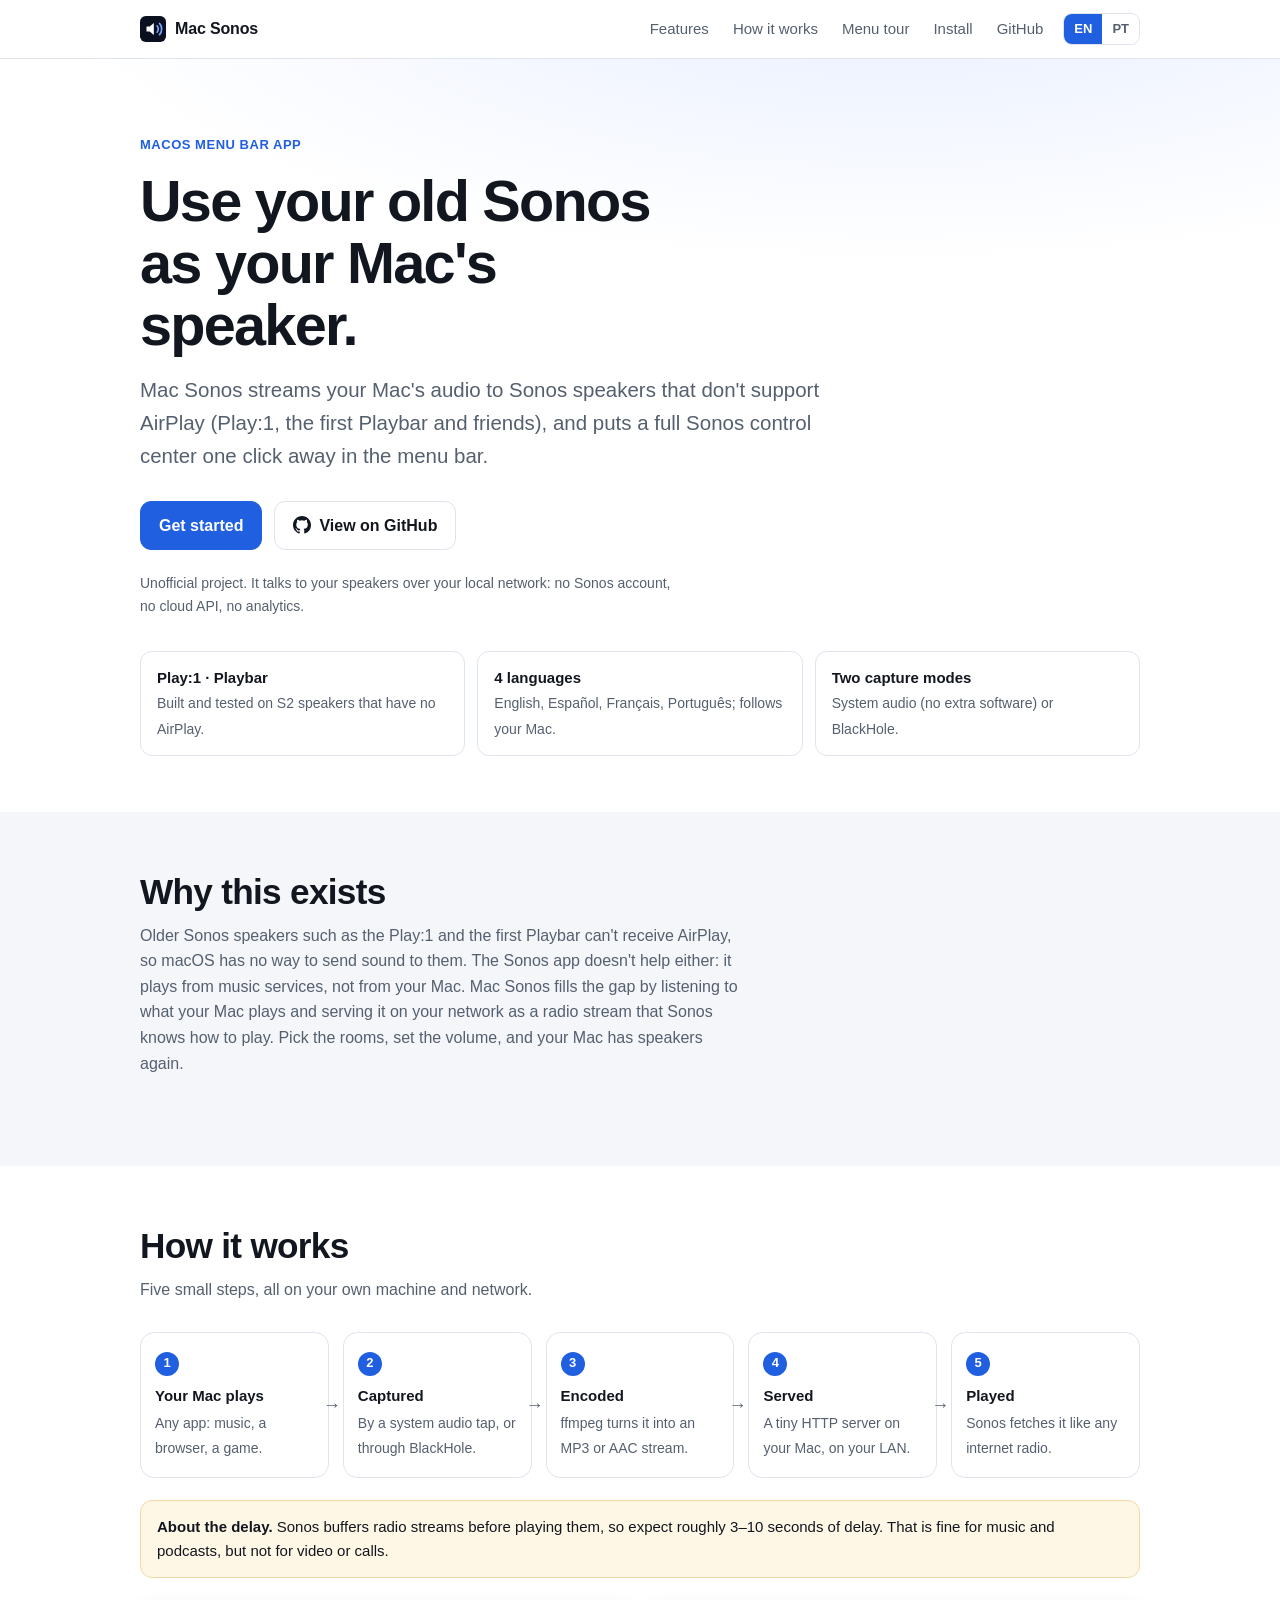
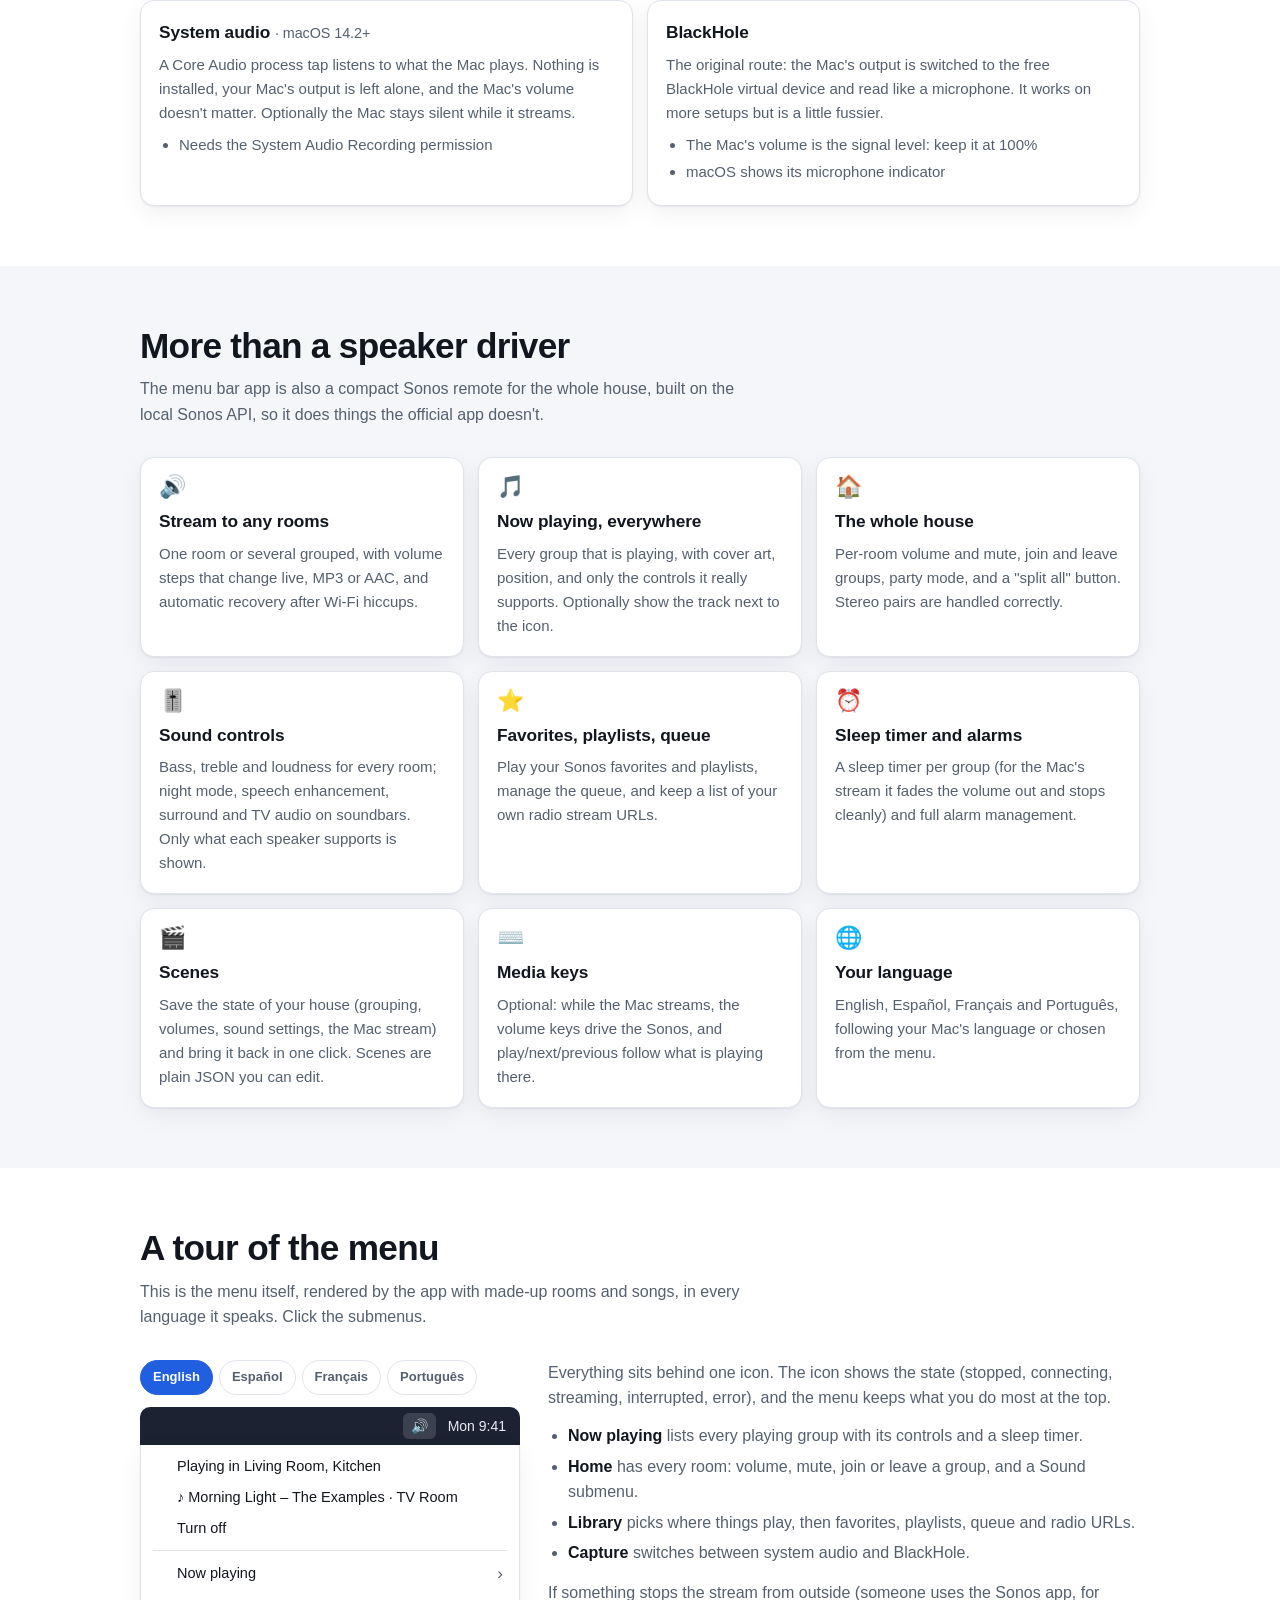
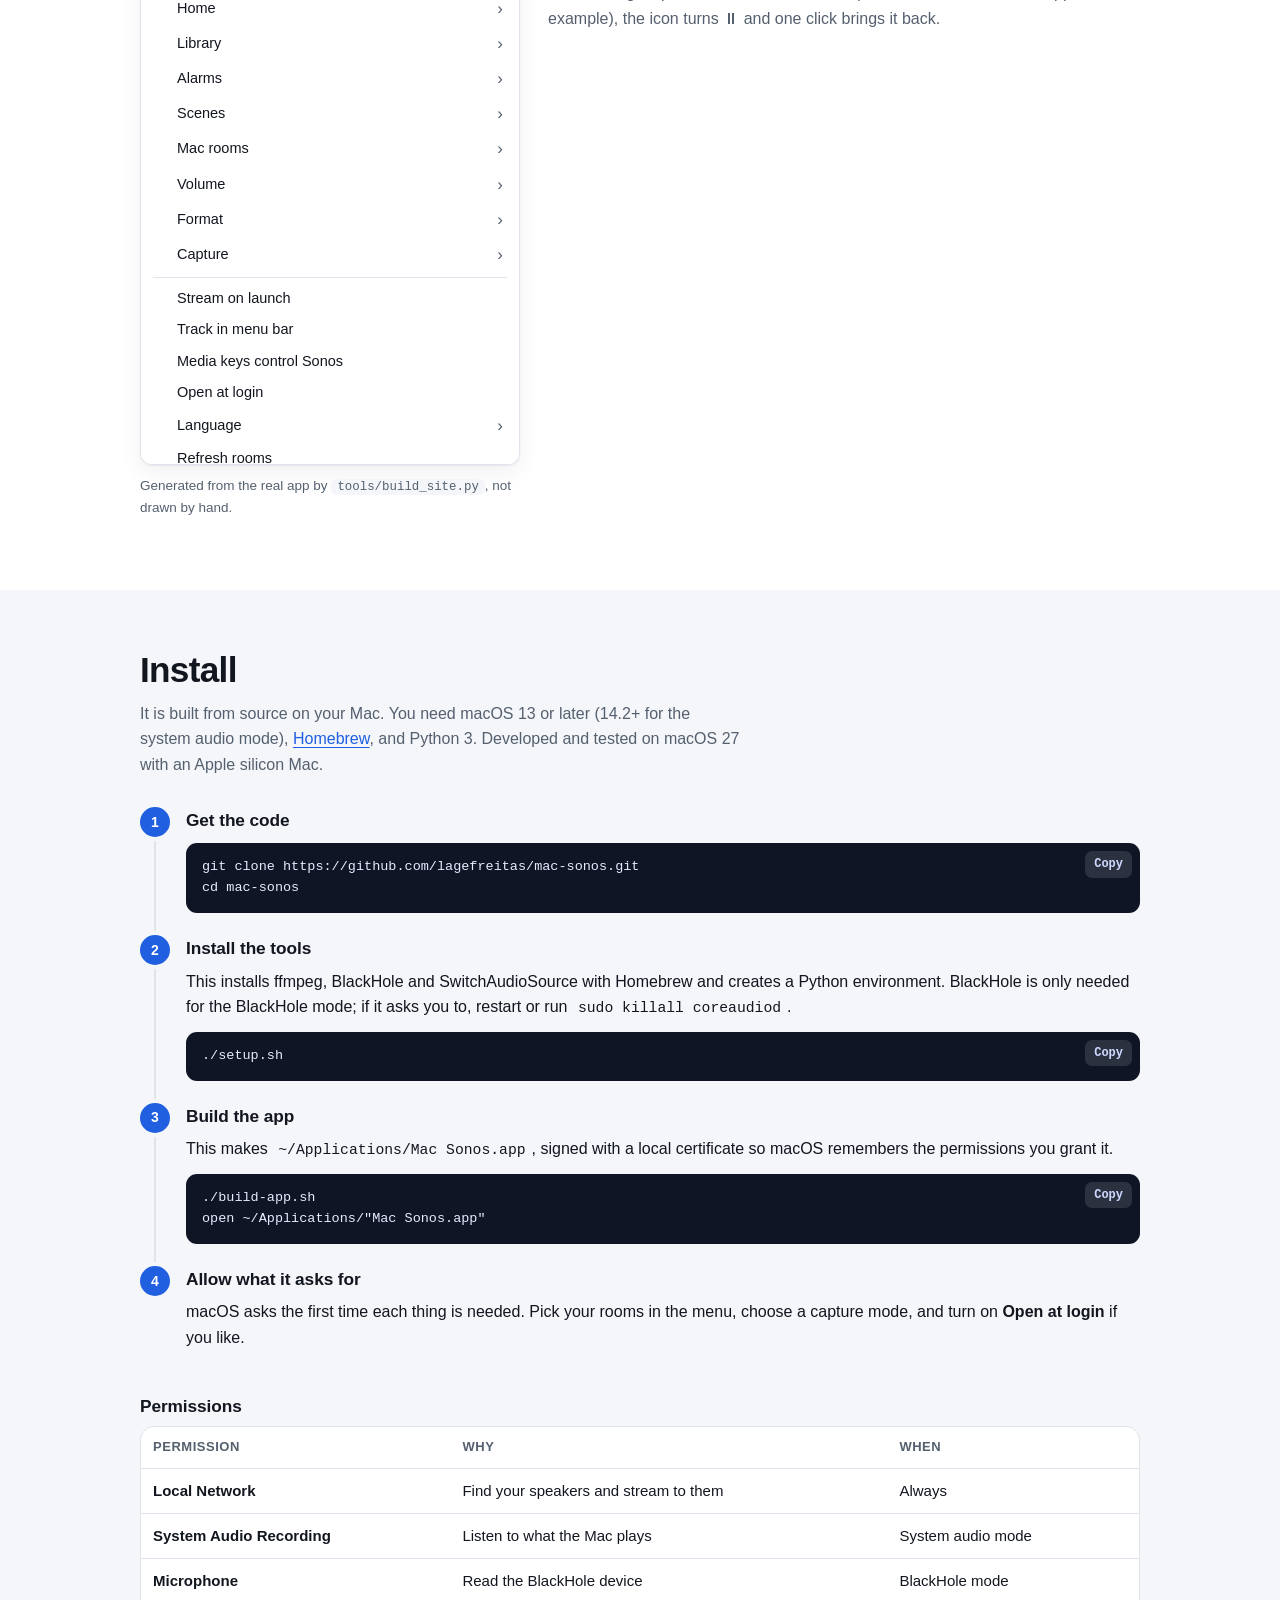
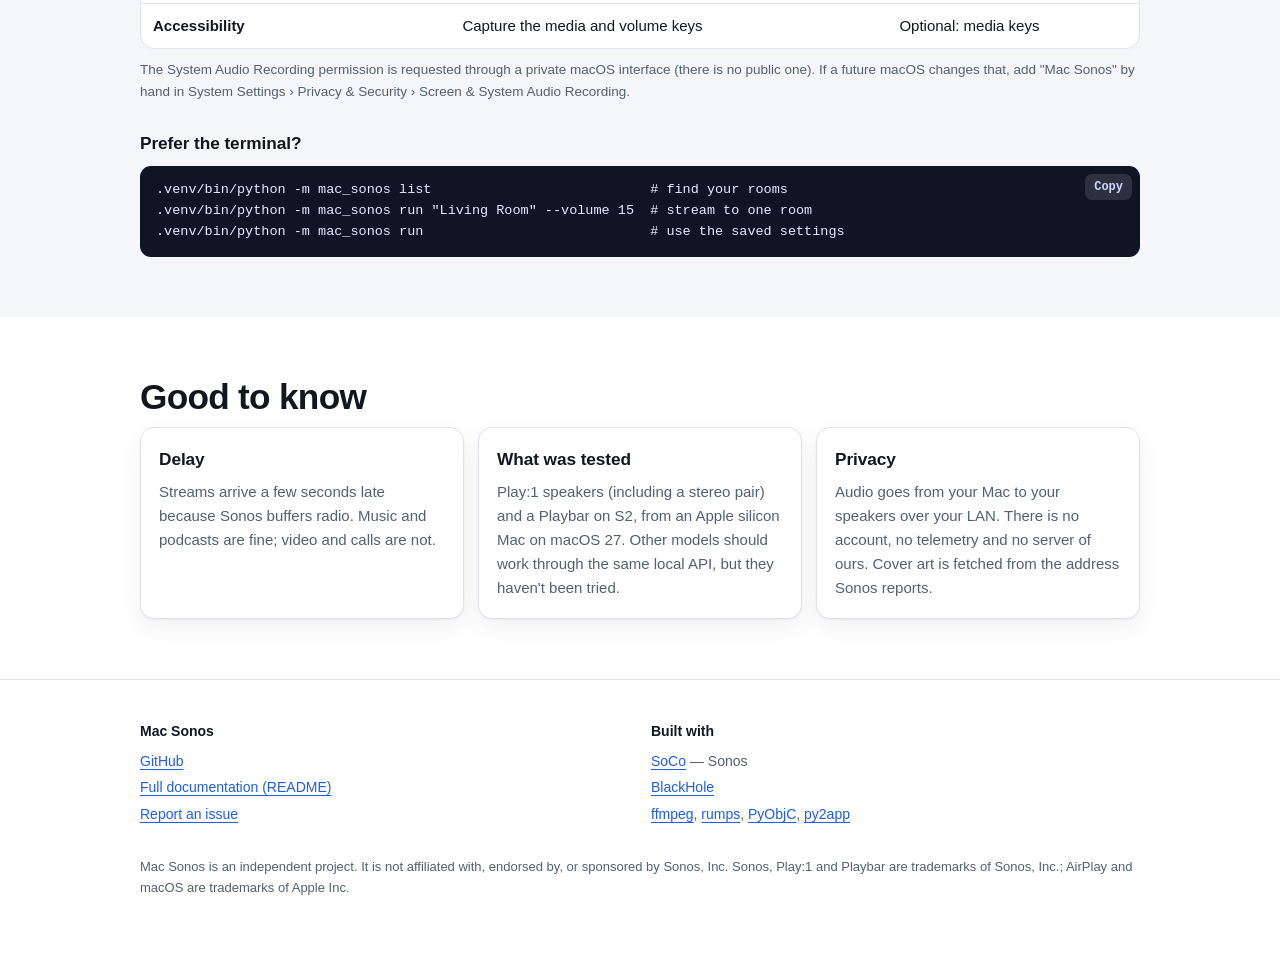
==== docs/index.html @ 993f9cea "GitHub Pages site (docs/) with a menu tour generated from the real app tools/build_site.py renders t" ====
<!doctype html>
<html lang="en" data-lang="en">
<head>
<meta charset="utf-8">
<meta name="viewport" content="width=device-width, initial-scale=1">
<title>Mac Sonos — use old Sonos speakers as your Mac's speaker</title>
<meta name="description" content="A menu bar app that streams your Mac's audio to Sonos speakers without AirPlay (Play:1, Playbar and others), plus a full Sonos control center in the menu bar.">
<meta name="theme-color" content="#0b1020">
<link rel="canonical" href="https://lagefreitas.github.io/mac-sonos/">
<meta property="og:type" content="website">
<meta property="og:title" content="Mac Sonos">
<meta property="og:description" content="Use old Sonos speakers without AirPlay as your Mac's speaker, and control your whole Sonos from the menu bar.">
<meta property="og:url" content="https://lagefreitas.github.io/mac-sonos/">
<meta name="twitter:card" content="summary">
<link rel="icon" href="data:image/svg+xml,%3Csvg xmlns='http://www.w3.org/2000/svg' viewBox='0 0 64 64'%3E%3Crect width='64' height='64' rx='14' fill='%230b1020'/%3E%3Cpath d='M16 26h8l10-9v30l-10-9h-8z' fill='%23fff'/%3E%3Cpath d='M42 24c4 4 4 12 0 16M48 18c7 7 7 21 0 28' fill='none' stroke='%237aa7ff' stroke-width='4' stroke-linecap='round'/%3E%3C/svg%3E">
<style>
:root{
  --bg:#ffffff; --bg2:#f4f6fa; --fg:#12161f; --muted:#55606f; --line:#dfe4ec; --card:#ffffff;
  --accent:#1f5fe0; --accent-fg:#ffffff; --accent-soft:#e8efff; --code-bg:#0f1524; --code-fg:#e6ecff;
  --warn-bg:#fff7e6; --warn-line:#f2d9a3; --shadow:0 1px 2px rgba(15,23,42,.06),0 8px 24px rgba(15,23,42,.06);
  --radius:14px; --maxw:1040px;
}
@media (prefers-color-scheme:dark){
  :root{
    --bg:#0b1020; --bg2:#10172a; --fg:#e8ecf5; --muted:#a2adc0; --line:#222c44; --card:#121a2f;
    --accent:#7aa7ff; --accent-fg:#0b1020; --accent-soft:#17234a; --code-bg:#070b16; --code-fg:#dfe7ff;
    --warn-bg:#2a2210; --warn-line:#5b4a1d; --shadow:none;
  }
}
*{box-sizing:border-box}
html{scroll-behavior:smooth;-webkit-text-size-adjust:100%}
body{margin:0;background:var(--bg);color:var(--fg);font:16px/1.6 -apple-system,BlinkMacSystemFont,"SF Pro Text","Segoe UI",Roboto,Helvetica,Arial,sans-serif}
a{color:var(--accent);text-underline-offset:3px}
a:hover{text-decoration-thickness:2px}
img,svg{max-width:100%}
.wrap{max-width:var(--maxw);margin:0 auto;padding:0 20px}
/* language switching: every translated block carries a lang attribute */
html[data-lang="en"] [lang="pt"],html[data-lang="pt"] [lang="en"]{display:none!important}

/* header */
header.top{position:sticky;top:0;z-index:20;background:color-mix(in srgb,var(--bg) 88%,transparent);-webkit-backdrop-filter:saturate(1.4) blur(10px);backdrop-filter:saturate(1.4) blur(10px);border-bottom:1px solid var(--line)}
header.top .wrap{display:flex;align-items:center;gap:18px;height:58px}
.brand{font-weight:700;letter-spacing:-.01em;color:var(--fg);text-decoration:none;display:flex;align-items:center;gap:9px}
.brand .logo{width:26px;height:26px}
nav.links{margin-left:auto;display:flex;gap:4px;align-items:center}
nav.links a.l{color:var(--muted);text-decoration:none;padding:6px 10px;border-radius:8px;font-size:15px}
nav.links a.l:hover{color:var(--fg);background:var(--bg2)}
.lang{display:inline-flex;border:1px solid var(--line);border-radius:9px;overflow:hidden;margin-left:6px}
.lang button{all:unset;cursor:pointer;padding:5px 10px;font-size:13px;font-weight:600;color:var(--muted)}
.lang button[aria-pressed="true"]{background:var(--accent);color:var(--accent-fg)}
.lang button:focus-visible,.btn:focus-visible,.tab:focus-visible,summary:focus-visible,.copy:focus-visible,nav.links a:focus-visible{outline:2px solid var(--accent);outline-offset:2px}
@media (max-width:760px){nav.links a.l{display:none}}

/* hero */
.hero{padding:72px 0 56px;background:radial-gradient(1200px 400px at 70% -10%,var(--accent-soft),transparent 70%)}
.eyebrow{display:inline-block;font-size:13px;font-weight:600;letter-spacing:.04em;text-transform:uppercase;color:var(--accent);margin-bottom:14px}
h1{font-size:clamp(2.1rem,5.2vw,3.6rem);line-height:1.08;letter-spacing:-.03em;margin:0 0 18px;max-width:18ch}
.lead{font-size:clamp(1.05rem,2vw,1.28rem);color:var(--muted);max-width:60ch;margin:0 0 28px}
.cta{display:flex;gap:12px;flex-wrap:wrap;margin-bottom:22px}
.btn{display:inline-flex;align-items:center;gap:8px;padding:11px 18px;border-radius:11px;font-weight:600;text-decoration:none;border:1px solid var(--line);color:var(--fg);background:var(--card)}
.btn.primary{background:var(--accent);color:var(--accent-fg);border-color:var(--accent)}
.btn:hover{filter:brightness(1.06)}
.fine{font-size:14px;color:var(--muted);max-width:70ch}
.facts{display:grid;grid-template-columns:repeat(auto-fit,minmax(200px,1fr));gap:12px;margin-top:34px}
.fact{padding:14px 16px;border:1px solid var(--line);border-radius:12px;background:var(--card)}
.fact b{display:block;font-size:15px}
.fact span{font-size:14px;color:var(--muted)}

/* sections */
section{padding:60px 0}
section.alt{background:var(--bg2)}
h2{font-size:clamp(1.6rem,3.2vw,2.2rem);letter-spacing:-.02em;margin:0 0 10px;line-height:1.15}
.sub{color:var(--muted);max-width:68ch;margin:0 0 30px}
h3{font-size:1.08rem;margin:0 0 6px;letter-spacing:-.005em}
p{margin:0 0 12px}
.grid{display:grid;gap:14px;grid-template-columns:repeat(auto-fill,minmax(270px,1fr))}
.card{padding:18px;border:1px solid var(--line);border-radius:var(--radius);background:var(--card);box-shadow:var(--shadow)}
.card p{margin:0;color:var(--muted);font-size:15px}
.card .ic{font-size:22px;line-height:1;margin-bottom:10px}

/* how it works */
.flow{display:grid;grid-template-columns:repeat(5,1fr);gap:14px;counter-reset:s;margin:0 0 22px;padding:0;list-style:none}
.flow li{position:relative;padding:16px 14px;border:1px solid var(--line);border-radius:var(--radius);background:var(--card);counter-increment:s}
.flow li::before{content:counter(s);display:inline-grid;place-items:center;width:24px;height:24px;border-radius:50%;background:var(--accent);color:var(--accent-fg);font-size:13px;font-weight:700;margin-bottom:8px}
.flow li b{display:block;font-size:15px;margin-bottom:2px}
.flow li span{font-size:14px;color:var(--muted)}
.flow li:not(:last-child)::after{content:"→";position:absolute;right:-13px;top:50%;transform:translateY(-50%);color:var(--muted);font-size:18px;z-index:2}
@media (max-width:900px){.flow{grid-template-columns:1fr;gap:20px}.flow li:not(:last-child)::after{content:"↓";right:auto;left:50%;top:auto;bottom:-22px;transform:translateX(-50%)}}
.note{padding:14px 16px;border:1px solid var(--warn-line);background:var(--warn-bg);border-radius:12px;font-size:15px}
.two{display:grid;gap:14px;grid-template-columns:repeat(auto-fit,minmax(300px,1fr));margin-top:22px}
.two .card h3 small{font-weight:500;color:var(--muted)}
ul.tight{margin:8px 0 0;padding-left:20px;color:var(--muted);font-size:15px}
ul.tight li{margin:3px 0}

/* menu tour */
.tour{display:grid;grid-template-columns:minmax(280px,380px) 1fr;gap:28px;align-items:start}
@media (max-width:860px){.tour{grid-template-columns:1fr}}
.tabs{display:flex;gap:6px;flex-wrap:wrap;margin-bottom:12px}
.tab{all:unset;cursor:pointer;padding:6px 12px;border:1px solid var(--line);border-radius:999px;font-size:13px;font-weight:600;color:var(--muted);background:var(--card)}
.tab[aria-selected="true"]{background:var(--accent);color:var(--accent-fg);border-color:var(--accent)}
.menubar{display:flex;align-items:center;justify-content:flex-end;gap:12px;padding:6px 14px;border-radius:10px 10px 0 0;background:#1d2233;color:#e8ecf5;font-size:14px}
.menubar .item{padding:2px 8px;border-radius:6px;background:rgba(255,255,255,.14)}
.menu{border:1px solid var(--line);border-top:0;border-radius:0 0 12px 12px;background:var(--card);box-shadow:var(--shadow);padding:6px;font-size:14.5px;max-height:620px;overflow:auto}
.menu ul{list-style:none;margin:0;padding:0}
.menu li{margin:0}
.menu .row{display:flex;align-items:center;gap:6px;padding:4px 10px;border-radius:6px;min-height:28px}
.menu .check{width:14px;color:var(--accent);font-weight:700;flex:none}
.menu details>summary{list-style:none;cursor:pointer;display:flex;align-items:center;gap:6px;padding:4px 10px;border-radius:6px;min-height:28px}
.menu details>summary::-webkit-details-marker{display:none}
.menu details>summary::after{content:"›";margin-left:auto;color:var(--muted);font-size:17px;transition:transform .15s}
.menu details[open]>summary::after{transform:rotate(90deg)}
.menu details>summary:hover{background:var(--accent-soft)}
.menu details>ul{margin:2px 0 4px 16px;padding-left:8px;border-left:2px solid var(--line)}
.menu hr{border:0;border-top:1px solid var(--line);margin:5px 6px}
.tourtext p{color:var(--muted)}
.tourtext ul{padding-left:20px;margin:8px 0 14px;color:var(--muted)}
.tourtext li{margin:5px 0}
.tourtext li b{color:var(--fg)}
.caption{font-size:13.5px;color:var(--muted);margin-top:10px}

/* install */
.steps{counter-reset:st;list-style:none;padding:0;margin:0 0 8px}
.steps>li{counter-increment:st;position:relative;padding:0 0 22px 46px}
.steps>li::before{content:counter(st);position:absolute;left:0;top:0;width:30px;height:30px;border-radius:50%;background:var(--accent);color:var(--accent-fg);display:grid;place-items:center;font-weight:700;font-size:14px}
.steps>li:not(:last-child)::after{content:"";position:absolute;left:14px;top:34px;bottom:4px;width:2px;background:var(--line)}
pre{position:relative;margin:8px 0 0;padding:14px 64px 14px 16px;background:var(--code-bg);color:var(--code-fg);border-radius:11px;overflow:auto;font:13.5px/1.55 ui-monospace,SFMono-Regular,Menlo,Consolas,monospace}
code{font:0.92em ui-monospace,SFMono-Regular,Menlo,Consolas,monospace;background:var(--bg2);padding:1px 6px;border-radius:6px}
pre code{background:none;padding:0;font-size:inherit;color:inherit}
.copy{all:unset;cursor:pointer;position:absolute;top:8px;right:8px;font-size:12px;font-weight:600;padding:4px 9px;border-radius:7px;background:rgba(255,255,255,.12);color:#cdd8ff}
.copy:hover{background:rgba(255,255,255,.22)}
table{width:100%;border-collapse:collapse;font-size:15px}
th,td{text-align:left;padding:10px 12px;border-bottom:1px solid var(--line);vertical-align:top}
th{font-size:13px;text-transform:uppercase;letter-spacing:.04em;color:var(--muted)}
.tablewrap{overflow-x:auto;border:1px solid var(--line);border-radius:var(--radius);background:var(--card);margin-top:6px}
.tablewrap tr:last-child td{border-bottom:0}

footer{padding:40px 0 60px;border-top:1px solid var(--line);color:var(--muted);font-size:14px}
footer .cols{display:grid;gap:22px;grid-template-columns:repeat(auto-fit,minmax(240px,1fr))}
footer h4{margin:0 0 8px;color:var(--fg);font-size:14px}
footer ul{list-style:none;padding:0;margin:0}
footer li{margin:4px 0}
.disclaimer{margin-top:28px;font-size:13px}
@media (prefers-reduced-motion:reduce){html{scroll-behavior:auto}*{transition:none!important}}
</style>
</head>
<body>

<header class="top">
  <div class="wrap">
    <a class="brand" href="#top" aria-label="Mac Sonos">
      <svg class="logo" viewBox="0 0 64 64" aria-hidden="true"><rect width="64" height="64" rx="14" fill="#0b1020"/><path d="M16 26h8l10-9v30l-10-9h-8z" fill="#fff"/><path d="M42 24c4 4 4 12 0 16M48 18c7 7 7 21 0 28" fill="none" stroke="#7aa7ff" stroke-width="4" stroke-linecap="round"/></svg>
      Mac Sonos
    </a>
    <nav class="links" aria-label="Main">
      <a class="l" href="#features"><span lang="en">Features</span><span lang="pt">Recursos</span></a>
      <a class="l" href="#how"><span lang="en">How it works</span><span lang="pt">Como funciona</span></a>
      <a class="l" href="#tour"><span lang="en">Menu tour</span><span lang="pt">Tour do menu</span></a>
      <a class="l" href="#install"><span lang="en">Install</span><span lang="pt">Instalar</span></a>
      <a class="l" href="https://github.com/lagefreitas/mac-sonos">GitHub</a>
      <span class="lang" role="group" aria-label="Language">
        <button type="button" data-set-lang="en" aria-pressed="true">EN</button>
        <button type="button" data-set-lang="pt" aria-pressed="false">PT</button>
      </span>
    </nav>
  </div>
</header>

<main id="top">

<section class="hero">
  <div class="wrap">
    <span class="eyebrow"><span lang="en">macOS menu bar app</span><span lang="pt">App de barra de menus do macOS</span></span>
    <h1><span lang="en">Use your old Sonos as your Mac's speaker.</span><span lang="pt">Use seu Sonos antigo como alto-falante do Mac.</span></h1>
    <p class="lead">
      <span lang="en">Mac Sonos streams your Mac's audio to Sonos speakers that don't support AirPlay (Play:1, the first Playbar and friends), and puts a full Sonos control center one click away in the menu bar.</span>
      <span lang="pt">O Mac Sonos transmite o áudio do Mac para Sonos sem AirPlay (Play:1, a primeira Playbar e companhia) e coloca um centro de controle Sonos completo a um clique, na barra de menus.</span>
    </p>
    <div class="cta">
      <a class="btn primary" href="#install"><span lang="en">Get started</span><span lang="pt">Começar</span></a>
      <a class="btn" href="https://github.com/lagefreitas/mac-sonos"><svg width="18" height="18" viewBox="0 0 16 16" fill="currentColor" aria-hidden="true"><path d="M8 0C3.58 0 0 3.58 0 8c0 3.54 2.29 6.53 5.47 7.59.4.07.55-.17.55-.38 0-.19-.01-.82-.01-1.49-2.01.37-2.53-.49-2.69-.94-.09-.23-.48-.94-.82-1.13-.28-.15-.68-.52-.01-.53.63-.01 1.08.58 1.23.82.72 1.21 1.87.87 2.33.66.07-.52.28-.87.51-1.07-1.78-.2-3.64-.89-3.64-3.95 0-.87.31-1.59.82-2.15-.08-.2-.36-1.02.08-2.12 0 0 .67-.21 2.2.82a7.6 7.6 0 0 1 4 0c1.53-1.04 2.2-.82 2.2-.82.44 1.1.16 1.92.08 2.12.51.56.82 1.27.82 2.15 0 3.07-1.87 3.75-3.65 3.95.29.25.54.73.54 1.48 0 1.07-.01 1.93-.01 2.2 0 .21.15.46.55.38A8.01 8.01 0 0 0 16 8c0-4.42-3.58-8-8-8z"/></svg><span lang="en">View on GitHub</span><span lang="pt">Ver no GitHub</span></a>
    </div>
    <p class="fine">
      <span lang="en">Unofficial project. It talks to your speakers over your local network: no Sonos account, no cloud API, no analytics.</span>
      <span lang="pt">Projeto não oficial. Fala com os alto-falantes pela sua rede local: sem conta Sonos, sem API em nuvem, sem telemetria.</span>
    </p>
    <div class="facts">
      <div class="fact"><b>Play:1 · Playbar</b><span lang="en">Built and tested on S2 speakers that have no AirPlay.</span><span lang="pt">Feito e testado em alto-falantes S2 sem AirPlay.</span></div>
      <div class="fact"><b lang="en">4 languages</b><b lang="pt">4 idiomas</b><span lang="en">English, Español, Français, Português; follows your Mac.</span><span lang="pt">English, Español, Français, Português; segue o seu Mac.</span></div>
      <div class="fact"><b lang="en">Two capture modes</b><b lang="pt">Dois modos de captura</b><span lang="en">System audio (no extra software) or BlackHole.</span><span lang="pt">Áudio do sistema (sem software extra) ou BlackHole.</span></div>
    </div>
  </div>
</section>

<section id="why" class="alt">
  <div class="wrap">
    <h2><span lang="en">Why this exists</span><span lang="pt">Por que isso existe</span></h2>
    <p class="sub">
      <span lang="en">Older Sonos speakers such as the Play:1 and the first Playbar can't receive AirPlay, so macOS has no way to send sound to them. The Sonos app doesn't help either: it plays from music services, not from your Mac. Mac Sonos fills the gap by listening to what your Mac plays and serving it on your network as a radio stream that Sonos knows how to play. Pick the rooms, set the volume, and your Mac has speakers again.</span>
      <span lang="pt">Sonos antigos, como a Play:1 e a primeira Playbar, não recebem AirPlay, então o macOS não tem como enviar som para eles. O app da Sonos também não resolve: ele toca de serviços de música, não do seu Mac. O Mac Sonos preenche essa lacuna: escuta o que o Mac toca e serve isso na sua rede como uma rádio que o Sonos sabe tocar. Escolha os cômodos, ajuste o volume, e o Mac volta a ter caixas de som.</span>
    </p>
  </div>
</section>

<section id="how">
  <div class="wrap">
    <h2><span lang="en">How it works</span><span lang="pt">Como funciona</span></h2>
    <p class="sub"><span lang="en">Five small steps, all on your own machine and network.</span><span lang="pt">Cinco passos pequenos, todos na sua máquina e na sua rede.</span></p>
    <ol class="flow">
      <li><b lang="en">Your Mac plays</b><b lang="pt">O Mac toca</b><span lang="en">Any app: music, a browser, a game.</span><span lang="pt">Qualquer app: música, navegador, jogo.</span></li>
      <li><b lang="en">Captured</b><b lang="pt">Capturado</b><span lang="en">By a system audio tap, or through BlackHole.</span><span lang="pt">Por um tap de áudio do sistema, ou pelo BlackHole.</span></li>
      <li><b lang="en">Encoded</b><b lang="pt">Codificado</b><span lang="en">ffmpeg turns it into an MP3 or AAC stream.</span><span lang="pt">O ffmpeg transforma em um stream MP3 ou AAC.</span></li>
      <li><b lang="en">Served</b><b lang="pt">Servido</b><span lang="en">A tiny HTTP server on your Mac, on your LAN.</span><span lang="pt">Um servidor HTTP minúsculo no Mac, na sua LAN.</span></li>
      <li><b lang="en">Played</b><b lang="pt">Tocado</b><span lang="en">Sonos fetches it like any internet radio.</span><span lang="pt">O Sonos busca como qualquer rádio da internet.</span></li>
    </ol>
    <div class="note">
      <span lang="en"><b>About the delay.</b> Sonos buffers radio streams before playing them, so expect roughly 3–10 seconds of delay. That is fine for music and podcasts, but not for video or calls.</span>
      <span lang="pt"><b>Sobre o atraso.</b> O Sonos guarda um buffer dos streams de rádio antes de tocar, então espere de 3 a 10 segundos de atraso. Serve para música e podcasts, mas não para vídeo ou chamadas.</span>
    </div>
    <div class="two">
      <div class="card">
        <h3><span lang="en">System audio</span><span lang="pt">Áudio do sistema</span> <small>· macOS 14.2+</small></h3>
        <p lang="en">A Core Audio process tap listens to what the Mac plays. Nothing is installed, your Mac's output is left alone, and the Mac's volume doesn't matter. Optionally the Mac stays silent while it streams.</p>
        <p lang="pt">Um tap de processo do Core Audio escuta o que o Mac toca. Nada para instalar, a saída do Mac fica intocada e o volume do Mac não importa. Opcionalmente, o Mac fica em silêncio enquanto transmite.</p>
        <ul class="tight">
          <li lang="en">Needs the System Audio Recording permission</li><li lang="pt">Precisa da permissão de Gravação de Áudio do Sistema</li>
        </ul>
      </div>
      <div class="card">
        <h3>BlackHole</h3>
        <p lang="en">The original route: the Mac's output is switched to the free BlackHole virtual device and read like a microphone. It works on more setups but is a little fussier.</p>
        <p lang="pt">O caminho original: a saída do Mac vai para o dispositivo virtual gratuito BlackHole e é lida como um microfone. Funciona em mais cenários, mas é um pouco mais chato.</p>
        <ul class="tight">
          <li lang="en">The Mac's volume is the signal level: keep it at 100%</li><li lang="pt">O volume do Mac é o nível do sinal: deixe em 100%</li>
          <li lang="en">macOS shows its microphone indicator</li><li lang="pt">O macOS mostra o indicador de microfone</li>
        </ul>
      </div>
    </div>
  </div>
</section>

<section id="features" class="alt">
  <div class="wrap">
    <h2><span lang="en">More than a speaker driver</span><span lang="pt">Mais que um driver de caixa de som</span></h2>
    <p class="sub"><span lang="en">The menu bar app is also a compact Sonos remote for the whole house, built on the local Sonos API, so it does things the official app doesn't.</span><span lang="pt">O app de barra de menus também é um controle Sonos compacto para a casa toda, feito sobre a API local da Sonos, e por isso faz coisas que o app oficial não faz.</span></p>
    <div class="grid">
      <div class="card"><div class="ic">🔊</div><h3 lang="en">Stream to any rooms</h3><h3 lang="pt">Transmita para os cômodos</h3><p lang="en">One room or several grouped, with volume steps that change live, MP3 or AAC, and automatic recovery after Wi-Fi hiccups.</p><p lang="pt">Um cômodo ou vários agrupados, com passos de volume que mudam ao vivo, MP3 ou AAC e recuperação automática depois de falhas do Wi-Fi.</p></div>
      <div class="card"><div class="ic">🎵</div><h3 lang="en">Now playing, everywhere</h3><h3 lang="pt">Tocando agora, em todo lugar</h3><p lang="en">Every group that is playing, with cover art, position, and only the controls it really supports. Optionally show the track next to the icon.</p><p lang="pt">Cada grupo que está tocando, com capa, posição e só os controles que ele realmente suporta. Opcionalmente, mostra a faixa ao lado do ícone.</p></div>
      <div class="card"><div class="ic">🏠</div><h3 lang="en">The whole house</h3><h3 lang="pt">A casa toda</h3><p lang="en">Per-room volume and mute, join and leave groups, party mode, and a "split all" button. Stereo pairs are handled correctly.</p><p lang="pt">Volume e mudo por cômodo, entrar e sair de grupos, modo festa e um botão "separar todos". Pares estéreo são tratados corretamente.</p></div>
      <div class="card"><div class="ic">🎚️</div><h3 lang="en">Sound controls</h3><h3 lang="pt">Controles de som</h3><p lang="en">Bass, treble and loudness for every room; night mode, speech enhancement, surround and TV audio on soundbars. Only what each speaker supports is shown.</p><p lang="pt">Graves, agudos e loudness em todos os cômodos; modo noite, realce de diálogo, surround e áudio da TV nas soundbars. Só aparece o que cada aparelho suporta.</p></div>
      <div class="card"><div class="ic">⭐</div><h3 lang="en">Favorites, playlists, queue</h3><h3 lang="pt">Favoritos, playlists, fila</h3><p lang="en">Play your Sonos favorites and playlists, manage the queue, and keep a list of your own radio stream URLs.</p><p lang="pt">Toque seus favoritos e playlists do Sonos, gerencie a fila e guarde uma lista de URLs de rádio própria.</p></div>
      <div class="card"><div class="ic">⏰</div><h3 lang="en">Sleep timer and alarms</h3><h3 lang="pt">Soneca e alarmes</h3><p lang="en">A sleep timer per group (for the Mac's stream it fades the volume out and stops cleanly) and full alarm management.</p><p lang="pt">Soneca por grupo (no stream do Mac, o volume faz fade e para sem corte) e gerenciamento completo de alarmes.</p></div>
      <div class="card"><div class="ic">🎬</div><h3 lang="en">Scenes</h3><h3 lang="pt">Cenas</h3><p lang="en">Save the state of your house (grouping, volumes, sound settings, the Mac stream) and bring it back in one click. Scenes are plain JSON you can edit.</p><p lang="pt">Salve o estado da casa (agrupamento, volumes, som, o stream do Mac) e traga de volta com um clique. As cenas são JSON simples, editáveis.</p></div>
      <div class="card"><div class="ic">⌨️</div><h3 lang="en">Media keys</h3><h3 lang="pt">Teclas de mídia</h3><p lang="en">Optional: while the Mac streams, the volume keys drive the Sonos, and play/next/previous follow what is playing there.</p><p lang="pt">Opcional: enquanto o Mac transmite, as teclas de volume controlam o Sonos, e play/próxima/anterior seguem o que está tocando lá.</p></div>
      <div class="card"><div class="ic">🌐</div><h3 lang="en">Your language</h3><h3 lang="pt">No seu idioma</h3><p lang="en">English, Español, Français and Português, following your Mac's language or chosen from the menu.</p><p lang="pt">English, Español, Français e Português, seguindo o idioma do Mac ou escolhido no menu.</p></div>
    </div>
  </div>
</section>

<section id="tour">
  <div class="wrap">
    <h2><span lang="en">A tour of the menu</span><span lang="pt">Um tour pelo menu</span></h2>
    <p class="sub"><span lang="en">This is the menu itself, rendered by the app with made-up rooms and songs, in every language it speaks. Click the submenus.</span><span lang="pt">Este é o próprio menu, gerado pelo app com cômodos e músicas inventados, em cada idioma que ele fala. Clique nos submenus.</span></p>
    <div class="tour">
      <div>
        <div class="tabs" role="tablist" aria-label="Menu language" id="tourtabs"></div>
        <div class="menubar" aria-hidden="true"><span class="item" id="tourIcon">🔊</span><span>Mon 9:41</span></div>
        <div class="menu" id="tourmenu"></div>
        <p class="caption"><span lang="en">Generated from the real app by <code>tools/build_site.py</code>, not drawn by hand.</span><span lang="pt">Gerado a partir do app real por <code>tools/build_site.py</code>, não desenhado à mão.</span></p>
      </div>
      <div class="tourtext">
        <p lang="en">Everything sits behind one icon. The icon shows the state (stopped, connecting, streaming, interrupted, error), and the menu keeps what you do most at the top.</p>
        <p lang="pt">Tudo fica atrás de um único ícone. Ele mostra o estado (parado, conectando, transmitindo, interrompido, erro), e o menu deixa no topo o que você mais faz.</p>
        <ul lang="en">
          <li><b>Now playing</b> lists every playing group with its controls and a sleep timer.</li>
          <li><b>Home</b> has every room: volume, mute, join or leave a group, and a Sound submenu.</li>
          <li><b>Library</b> picks where things play, then favorites, playlists, queue and radio URLs.</li>
          <li><b>Capture</b> switches between system audio and BlackHole.</li>
        </ul>
        <ul lang="pt">
          <li><b>Agora tocando</b> lista cada grupo que toca, com seus controles e uma soneca.</li>
          <li><b>Casa</b> tem todos os cômodos: volume, mudo, entrar ou sair de um grupo e um submenu de Som.</li>
          <li><b>Biblioteca</b> escolhe onde as coisas tocam e abre favoritos, playlists, fila e URLs de rádio.</li>
          <li><b>Captura</b> alterna entre áudio do sistema e BlackHole.</li>
        </ul>
        <p lang="en">If something stops the stream from outside (someone uses the Sonos app, for example), the icon turns ⏸ and one click brings it back.</p>
        <p lang="pt">Se algo para o stream por fora (alguém usa o app da Sonos, por exemplo), o ícone vira ⏸ e um clique o traz de volta.</p>
      </div>
    </div>
  </div>
</section>

<section id="install" class="alt">
  <div class="wrap">
    <h2><span lang="en">Install</span><span lang="pt">Instalar</span></h2>
    <p class="sub">
      <span lang="en">It is built from source on your Mac. You need macOS 13 or later (14.2+ for the system audio mode), <a href="https://brew.sh">Homebrew</a>, and Python 3. Developed and tested on macOS 27 with an Apple silicon Mac.</span>
      <span lang="pt">Ele é compilado a partir do código-fonte no seu Mac. Você precisa de macOS 13 ou mais novo (14.2+ para o modo de áudio do sistema), do <a href="https://brew.sh">Homebrew</a> e do Python 3. Desenvolvido e testado no macOS 27, em um Mac com Apple silicon.</span>
    </p>
    <ol class="steps">
      <li>
        <h3 lang="en">Get the code</h3><h3 lang="pt">Baixe o código</h3>
        <pre><code>git clone https://github.com/lagefreitas/mac-sonos.git
cd mac-sonos</code><button class="copy" type="button" data-copy>Copy</button></pre>
      </li>
      <li>
        <h3 lang="en">Install the tools</h3><h3 lang="pt">Instale as ferramentas</h3>
        <p lang="en">This installs ffmpeg, BlackHole and SwitchAudioSource with Homebrew and creates a Python environment. BlackHole is only needed for the BlackHole mode; if it asks you to, restart or run <code>sudo killall coreaudiod</code>.</p>
        <p lang="pt">Isso instala ffmpeg, BlackHole e SwitchAudioSource pelo Homebrew e cria um ambiente Python. O BlackHole só é necessário no modo BlackHole; se ele pedir, reinicie ou rode <code>sudo killall coreaudiod</code>.</p>
        <pre><code>./setup.sh</code><button class="copy" type="button" data-copy>Copy</button></pre>
      </li>
      <li>
        <h3 lang="en">Build the app</h3><h3 lang="pt">Compile o app</h3>
        <p lang="en">This makes <code>~/Applications/Mac Sonos.app</code>, signed with a local certificate so macOS remembers the permissions you grant it.</p>
        <p lang="pt">Isso cria o <code>~/Applications/Mac Sonos.app</code>, assinado com um certificado local para o macOS lembrar das permissões que você conceder.</p>
        <pre><code>./build-app.sh
open ~/Applications/"Mac Sonos.app"</code><button class="copy" type="button" data-copy>Copy</button></pre>
      </li>
      <li>
        <h3 lang="en">Allow what it asks for</h3><h3 lang="pt">Permita o que ele pedir</h3>
        <p lang="en">macOS asks the first time each thing is needed. Pick your rooms in the menu, choose a capture mode, and turn on <b>Open at login</b> if you like.</p>
        <p lang="pt">O macOS pergunta na primeira vez que cada coisa é necessária. Escolha os cômodos no menu, o modo de captura e ative <b>Abrir no login</b> se quiser.</p>
      </li>
    </ol>

    <h3 style="margin-top:8px"><span lang="en">Permissions</span><span lang="pt">Permissões</span></h3>
    <div class="tablewrap"><table>
      <thead><tr><th><span lang="en">Permission</span><span lang="pt">Permissão</span></th><th><span lang="en">Why</span><span lang="pt">Para quê</span></th><th><span lang="en">When</span><span lang="pt">Quando</span></th></tr></thead>
      <tbody>
        <tr><td><b>Local Network</b></td><td><span lang="en">Find your speakers and stream to them</span><span lang="pt">Achar os alto-falantes e transmitir para eles</span></td><td><span lang="en">Always</span><span lang="pt">Sempre</span></td></tr>
        <tr><td><b>System Audio Recording</b></td><td><span lang="en">Listen to what the Mac plays</span><span lang="pt">Escutar o que o Mac toca</span></td><td><span lang="en">System audio mode</span><span lang="pt">Modo áudio do sistema</span></td></tr>
        <tr><td><b>Microphone</b></td><td><span lang="en">Read the BlackHole device</span><span lang="pt">Ler o dispositivo BlackHole</span></td><td><span lang="en">BlackHole mode</span><span lang="pt">Modo BlackHole</span></td></tr>
        <tr><td><b>Accessibility</b></td><td><span lang="en">Capture the media and volume keys</span><span lang="pt">Capturar as teclas de mídia e de volume</span></td><td><span lang="en">Optional: media keys</span><span lang="pt">Opcional: teclas de mídia</span></td></tr>
      </tbody>
    </table></div>
    <p class="caption">
      <span lang="en">The System Audio Recording permission is requested through a private macOS interface (there is no public one). If a future macOS changes that, add "Mac Sonos" by hand in System Settings › Privacy &amp; Security › Screen &amp; System Audio Recording.</span>
      <span lang="pt">A permissão de Gravação de Áudio do Sistema é pedida por uma interface privada do macOS (não existe uma pública). Se um macOS futuro mudar isso, adicione o "Mac Sonos" à mão em Ajustes do Sistema › Privacidade e Segurança › Gravação de Tela e Áudio do Sistema.</span>
    </p>

    <h3 style="margin-top:28px"><span lang="en">Prefer the terminal?</span><span lang="pt">Prefere o terminal?</span></h3>
    <pre lang="en"><code>.venv/bin/python -m mac_sonos list                           # find your rooms
.venv/bin/python -m mac_sonos run "Living Room" --volume 15  # stream to one room
.venv/bin/python -m mac_sonos run                            # use the saved settings</code><button class="copy" type="button" data-copy>Copy</button></pre>
    <pre lang="pt"><code>.venv/bin/python -m mac_sonos list                           # lista os cômodos
.venv/bin/python -m mac_sonos run "Living Room" --volume 15  # transmite para um cômodo
.venv/bin/python -m mac_sonos run                            # usa as configurações salvas</code><button class="copy" type="button" data-copy>Copiar</button></pre>
  </div>
</section>

<section id="notes">
  <div class="wrap">
    <h2><span lang="en">Good to know</span><span lang="pt">Bom saber</span></h2>
    <div class="grid">
      <div class="card"><h3 lang="en">Delay</h3><h3 lang="pt">Atraso</h3><p lang="en">Streams arrive a few seconds late because Sonos buffers radio. Music and podcasts are fine; video and calls are not.</p><p lang="pt">Os streams chegam alguns segundos atrasados porque o Sonos faz buffer de rádio. Música e podcasts vão bem; vídeo e chamadas, não.</p></div>
      <div class="card"><h3 lang="en">What was tested</h3><h3 lang="pt">O que foi testado</h3><p lang="en">Play:1 speakers (including a stereo pair) and a Playbar on S2, from an Apple silicon Mac on macOS 27. Other models should work through the same local API, but they haven't been tried.</p><p lang="pt">Alto-falantes Play:1 (inclusive um par estéreo) e uma Playbar no S2, a partir de um Mac com Apple silicon no macOS 27. Outros modelos devem funcionar pela mesma API local, mas não foram testados.</p></div>
      <div class="card"><h3 lang="en">Privacy</h3><h3 lang="pt">Privacidade</h3><p lang="en">Audio goes from your Mac to your speakers over your LAN. There is no account, no telemetry and no server of ours. Cover art is fetched from the address Sonos reports.</p><p lang="pt">O áudio vai do seu Mac aos alto-falantes pela sua LAN. Não há conta, telemetria nem servidor nosso. As capas vêm do endereço que o Sonos informa.</p></div>
    </div>
  </div>
</section>

</main>

<footer>
  <div class="wrap">
    <div class="cols">
      <div>
        <h4>Mac Sonos</h4>
        <ul>
          <li><a href="https://github.com/lagefreitas/mac-sonos">GitHub</a></li>
          <li><a href="https://github.com/lagefreitas/mac-sonos#readme"><span lang="en">Full documentation (README)</span><span lang="pt">Documentação completa (README)</span></a></li>
          <li><a href="https://github.com/lagefreitas/mac-sonos/issues"><span lang="en">Report an issue</span><span lang="pt">Reportar um problema</span></a></li>
        </ul>
      </div>
      <div>
        <h4><span lang="en">Built with</span><span lang="pt">Feito com</span></h4>
        <ul>
          <li><a href="https://github.com/SoCo/SoCo">SoCo</a> — Sonos</li>
          <li><a href="https://existential.audio/blackhole/">BlackHole</a></li>
          <li><a href="https://ffmpeg.org/">ffmpeg</a>, <a href="https://github.com/jaredks/rumps">rumps</a>, <a href="https://pyobjc.readthedocs.io/">PyObjC</a>, <a href="https://py2app.readthedocs.io/">py2app</a></li>
        </ul>
      </div>
    </div>
    <p class="disclaimer">
      <span lang="en">Mac Sonos is an independent project. It is not affiliated with, endorsed by, or sponsored by Sonos, Inc. Sonos, Play:1 and Playbar are trademarks of Sonos, Inc.; AirPlay and macOS are trademarks of Apple Inc.</span>
      <span lang="pt">O Mac Sonos é um projeto independente. Não é afiliado, endossado nem patrocinado pela Sonos, Inc. Sonos, Play:1 e Playbar são marcas da Sonos, Inc.; AirPlay e macOS são marcas da Apple Inc.</span>
    </p>
  </div>
</footer>

<script>
const MENUS = {"en": {"icon": "🔊", "items": [{"title": "Playing in Living Room, Kitchen"}, {"title": "♪ Morning Light – The Examples · TV Room"}, {"title": "Turn off"}, {"separator": true}, {"title": "Now playing", "children": [{"title": "▶ Living Room + Kitchen", "children": [{"title": "Mac"}, {"separator": true}, {"title": "Sleep timer", "children": [{"title": "15 min"}, {"title": "30 min"}, {"title": "45 min"}, {"title": "60 min"}, {"title": "90 min"}, {"title": "120 min"}]}]}, {"title": "▶ TV Room", "children": [{"title": "Morning Light – The Examples"}, {"title": "Sample Album"}, {"title": "1:23 / 3:35"}, {"separator": true}, {"title": "⏮ Previous"}, {"title": "⏸ Pause"}, {"title": "⏭ Next"}, {"title": "⏪ −10s"}, {"title": "⏩ +30s"}, {"title": "Sleep timer", "children": [{"title": "15 min"}, {"title": "30 min"}, {"title": "45 min"}, {"title": "60 min"}, {"title": "90 min"}, {"title": "120 min"}]}]}]}, {"title": "Home", "children": [{"title": "Group: Living Room + Kitchen", "children": [{"title": "Volume +5"}, {"title": "Volume −5"}]}, {"title": "Living Room  ·  24%", "children": [{"title": "Volume: 24%"}, {"title": "Volume +5"}, {"title": "Volume −5"}, {"title": "Mute"}, {"separator": true}, {"title": "Join", "children": [{"title": "TV Room"}, {"title": "Bedroom"}]}, {"title": "Leave group"}, {"separator": true}, {"title": "Sound", "children": [{"title": "Bass: +2"}, {"title": "Bass +1"}, {"title": "Bass −1"}, {"title": "Treble: 0"}, {"title": "Treble +1"}, {"title": "Treble −1"}, {"title": "Loudness", "checked": true}]}]}, {"title": "Kitchen  ·  18%", "children": [{"title": "Volume: 18%"}, {"title": "Volume +5"}, {"title": "Volume −5"}, {"title": "Mute"}, {"separator": true}, {"title": "Join", "children": [{"title": "TV Room"}, {"title": "Bedroom"}]}, {"title": "Leave group"}, {"separator": true}, {"title": "Sound", "children": [{"title": "Bass: 0"}, {"title": "Bass +1"}, {"title": "Bass −1"}, {"title": "Treble: 0"}, {"title": "Treble +1"}, {"title": "Treble −1"}, {"title": "Loudness", "checked": true}]}]}, {"title": "TV Room  ·  30%", "children": [{"title": "Volume: 30%"}, {"title": "Volume +5"}, {"title": "Volume −5"}, {"title": "Mute"}, {"separator": true}, {"title": "Join", "children": [{"title": "Living Room"}, {"title": "Bedroom"}]}, {"separator": true}, {"title": "Sound", "children": [{"title": "Bass: +2"}, {"title": "Bass +1"}, {"title": "Bass −1"}, {"title": "Treble: 0"}, {"title": "Treble +1"}, {"title": "Treble −1"}, {"title": "Loudness", "checked": true}, {"title": "Night mode"}, {"title": "Speech enhancement", "checked": true}, {"title": "Surround", "checked": true}, {"title": "TV audio"}]}]}, {"title": "Bedroom  ·  15%", "children": [{"title": "Volume: 15%"}, {"title": "Volume +5"}, {"title": "Volume −5"}, {"title": "Mute"}, {"separator": true}, {"title": "Join", "children": [{"title": "Living Room"}, {"title": "TV Room"}]}, {"separator": true}, {"title": "Sound", "children": [{"title": "Bass: 0"}, {"title": "Bass +1"}, {"title": "Bass −1"}, {"title": "Treble: 0"}, {"title": "Treble +1"}, {"title": "Treble −1"}, {"title": "Loudness", "checked": true}]}]}, {"separator": true}, {"title": "Join all (party mode)"}, {"title": "Split all"}]}, {"title": "Library", "children": [{"title": "Play on: TV Room", "children": [{"title": "Bedroom"}, {"title": "Kitchen"}, {"title": "Living Room"}, {"title": "TV Room", "checked": true}]}, {"separator": true}, {"title": "Favorites", "children": [{"title": "Radio stations (2)", "children": [{"title": "Morning Radio"}, {"title": "Jazz Lounge"}]}, {"title": "Songs (1)", "children": [{"title": "Rainy Day"}]}, {"title": "Playlists (1)", "children": [{"title": "Focus Mix"}]}]}, {"title": "Sonos playlists", "children": [{"title": "Weekend Playlist"}]}, {"title": "Queue", "children": [{"title": "1. Sunrise – The Examples", "children": [{"title": "Play"}, {"title": "Remove"}]}, {"title": "▶ 2. Morning Light – The Examples", "children": [{"title": "Play"}, {"title": "Remove"}]}, {"title": "3. Long Way Home – Sample Band", "children": [{"title": "Play"}, {"title": "Remove"}]}, {"separator": true}, {"title": "Clear queue"}]}, {"separator": true}, {"title": "Radios by URL", "children": [{"title": "My station"}, {"separator": true}, {"title": "Play URL…"}, {"title": "Add station…"}, {"title": "Remove station", "children": [{"title": "My station"}]}]}]}, {"title": "Alarms", "children": [{"title": "07:00 · Bedroom · Weekdays", "checked": true, "children": [{"title": "Enabled", "checked": true}, {"title": "Time…"}, {"title": "Repeat", "children": [{"title": "Every day"}, {"title": "Weekdays", "checked": true}, {"title": "Weekends"}, {"title": "Once"}]}, {"separator": true}, {"title": "Volume: 20%"}, {"title": "Volume +5"}, {"title": "Volume −5"}, {"separator": true}, {"title": "Remove alarm"}]}, {"title": "09:30 · Kitchen · Weekends", "children": [{"title": "Enabled"}, {"title": "Time…"}, {"title": "Repeat", "children": [{"title": "Every day"}, {"title": "Weekdays"}, {"title": "Weekends", "checked": true}, {"title": "Once"}]}, {"separator": true}, {"title": "Volume: 15%"}, {"title": "Volume +5"}, {"title": "Volume −5"}, {"separator": true}, {"title": "Remove alarm"}]}, {"separator": true}, {"title": "New alarm…"}]}, {"title": "Scenes", "children": [{"title": "Work"}, {"title": "Movie night"}, {"separator": true}, {"title": "Save current scene…"}, {"title": "Remove scene", "children": [{"title": "Work"}, {"title": "Movie night"}]}]}, {"title": "Mac rooms", "children": [{"title": "Living Room", "checked": true}, {"title": "Kitchen", "checked": true}]}, {"title": "Volume", "children": [{"title": "5%"}, {"title": "10%"}, {"title": "15%", "checked": true}, {"title": "20%"}, {"title": "25%"}, {"title": "30%"}, {"title": "40%"}, {"title": "50%"}, {"title": "60%"}, {"title": "70%"}, {"title": "80%"}, {"title": "100%"}]}, {"title": "Format", "children": [{"title": "mp3", "checked": true}, {"title": "aac"}]}, {"title": "Capture", "children": [{"title": "BlackHole"}, {"title": "System audio (no BlackHole)", "checked": true}, {"separator": true}, {"title": "Mute the Mac while streaming", "checked": true}]}, {"separator": true}, {"title": "Stream on launch"}, {"title": "Track in menu bar"}, {"title": "Media keys control Sonos"}, {"title": "Open at login"}, {"title": "Language", "children": [{"title": "Automatic"}, {"title": "English", "checked": true}, {"title": "Español"}, {"title": "Français"}, {"title": "Português"}]}, {"title": "Refresh rooms"}, {"title": "Quit"}]}, "es": {"icon": "🔊", "items": [{"title": "Reproduciendo en Living Room, Kitchen"}, {"title": "♪ Morning Light – The Examples · TV Room"}, {"title": "Desactivar"}, {"separator": true}, {"title": "Reproduciendo ahora", "children": [{"title": "▶ Living Room + Kitchen", "children": [{"title": "Mac"}, {"separator": true}, {"title": "Temporizador", "children": [{"title": "15 min"}, {"title": "30 min"}, {"title": "45 min"}, {"title": "60 min"}, {"title": "90 min"}, {"title": "120 min"}]}]}, {"title": "▶ TV Room", "children": [{"title": "Morning Light – The Examples"}, {"title": "Sample Album"}, {"title": "1:23 / 3:35"}, {"separator": true}, {"title": "⏮ Anterior"}, {"title": "⏸ Pausar"}, {"title": "⏭ Siguiente"}, {"title": "⏪ −10s"}, {"title": "⏩ +30s"}, {"title": "Temporizador", "children": [{"title": "15 min"}, {"title": "30 min"}, {"title": "45 min"}, {"title": "60 min"}, {"title": "90 min"}, {"title": "120 min"}]}]}]}, {"title": "Casa", "children": [{"title": "Grupo: Living Room + Kitchen", "children": [{"title": "Volumen +5"}, {"title": "Volumen −5"}]}, {"title": "Living Room  ·  24%", "children": [{"title": "Volumen: 24%"}, {"title": "Volumen +5"}, {"title": "Volumen −5"}, {"title": "Silenciar"}, {"separator": true}, {"title": "Unirse a", "children": [{"title": "TV Room"}, {"title": "Bedroom"}]}, {"title": "Salir del grupo"}, {"separator": true}, {"title": "Sonido", "children": [{"title": "Graves: +2"}, {"title": "Graves +1"}, {"title": "Graves −1"}, {"title": "Agudos: 0"}, {"title": "Agudos +1"}, {"title": "Agudos −1"}, {"title": "Sonoridad", "checked": true}]}]}, {"title": "Kitchen  ·  18%", "children": [{"title": "Volumen: 18%"}, {"title": "Volumen +5"}, {"title": "Volumen −5"}, {"title": "Silenciar"}, {"separator": true}, {"title": "Unirse a", "children": [{"title": "TV Room"}, {"title": "Bedroom"}]}, {"title": "Salir del grupo"}, {"separator": true}, {"title": "Sonido", "children": [{"title": "Graves: 0"}, {"title": "Graves +1"}, {"title": "Graves −1"}, {"title": "Agudos: 0"}, {"title": "Agudos +1"}, {"title": "Agudos −1"}, {"title": "Sonoridad", "checked": true}]}]}, {"title": "TV Room  ·  30%", "children": [{"title": "Volumen: 30%"}, {"title": "Volumen +5"}, {"title": "Volumen −5"}, {"title": "Silenciar"}, {"separator": true}, {"title": "Unirse a", "children": [{"title": "Living Room"}, {"title": "Bedroom"}]}, {"separator": true}, {"title": "Sonido", "children": [{"title": "Graves: +2"}, {"title": "Graves +1"}, {"title": "Graves −1"}, {"title": "Agudos: 0"}, {"title": "Agudos +1"}, {"title": "Agudos −1"}, {"title": "Sonoridad", "checked": true}, {"title": "Modo nocturno"}, {"title": "Mejora de voz", "checked": true}, {"title": "Envolvente", "checked": true}, {"title": "Audio de la TV"}]}]}, {"title": "Bedroom  ·  15%", "children": [{"title": "Volumen: 15%"}, {"title": "Volumen +5"}, {"title": "Volumen −5"}, {"title": "Silenciar"}, {"separator": true}, {"title": "Unirse a", "children": [{"title": "Living Room"}, {"title": "TV Room"}]}, {"separator": true}, {"title": "Sonido", "children": [{"title": "Graves: 0"}, {"title": "Graves +1"}, {"title": "Graves −1"}, {"title": "Agudos: 0"}, {"title": "Agudos +1"}, {"title": "Agudos −1"}, {"title": "Sonoridad", "checked": true}]}]}, {"separator": true}, {"title": "Unir todas (modo fiesta)"}, {"title": "Separar todas"}]}, {"title": "Biblioteca", "children": [{"title": "Reproducir en: TV Room", "children": [{"title": "Bedroom"}, {"title": "Kitchen"}, {"title": "Living Room"}, {"title": "TV Room", "checked": true}]}, {"separator": true}, {"title": "Favoritos", "children": [{"title": "Emisoras de radio (2)", "children": [{"title": "Morning Radio"}, {"title": "Jazz Lounge"}]}, {"title": "Canciones (1)", "children": [{"title": "Rainy Day"}]}, {"title": "Listas (1)", "children": [{"title": "Focus Mix"}]}]}, {"title": "Listas de Sonos", "children": [{"title": "Weekend Playlist"}]}, {"title": "Cola", "children": [{"title": "1. Sunrise – The Examples", "children": [{"title": "Reproducir"}, {"title": "Quitar"}]}, {"title": "▶ 2. Morning Light – The Examples", "children": [{"title": "Reproducir"}, {"title": "Quitar"}]}, {"title": "3. Long Way Home – Sample Band", "children": [{"title": "Reproducir"}, {"title": "Quitar"}]}, {"separator": true}, {"title": "Vaciar cola"}]}, {"separator": true}, {"title": "Radios por URL", "children": [{"title": "My station"}, {"separator": true}, {"title": "Reproducir URL…"}, {"title": "Añadir emisora…"}, {"title": "Quitar emisora", "children": [{"title": "My station"}]}]}]}, {"title": "Alarmas", "children": [{"title": "07:00 · Bedroom · Días laborables", "checked": true, "children": [{"title": "Activada", "checked": true}, {"title": "Hora…"}, {"title": "Repetir", "children": [{"title": "Todos los días"}, {"title": "Días laborables", "checked": true}, {"title": "Fines de semana"}, {"title": "Una vez"}]}, {"separator": true}, {"title": "Volumen: 20%"}, {"title": "Volumen +5"}, {"title": "Volumen −5"}, {"separator": true}, {"title": "Eliminar alarma"}]}, {"title": "09:30 · Kitchen · Fines de semana", "children": [{"title": "Activada"}, {"title": "Hora…"}, {"title": "Repetir", "children": [{"title": "Todos los días"}, {"title": "Días laborables"}, {"title": "Fines de semana", "checked": true}, {"title": "Una vez"}]}, {"separator": true}, {"title": "Volumen: 15%"}, {"title": "Volumen +5"}, {"title": "Volumen −5"}, {"separator": true}, {"title": "Eliminar alarma"}]}, {"separator": true}, {"title": "Nueva alarma…"}]}, {"title": "Escenas", "children": [{"title": "Work"}, {"title": "Movie night"}, {"separator": true}, {"title": "Guardar escena actual…"}, {"title": "Eliminar escena", "children": [{"title": "Work"}, {"title": "Movie night"}]}]}, {"title": "Habitaciones del Mac", "children": [{"title": "Living Room", "checked": true}, {"title": "Kitchen", "checked": true}]}, {"title": "Volumen", "children": [{"title": "5%"}, {"title": "10%"}, {"title": "15%", "checked": true}, {"title": "20%"}, {"title": "25%"}, {"title": "30%"}, {"title": "40%"}, {"title": "50%"}, {"title": "60%"}, {"title": "70%"}, {"title": "80%"}, {"title": "100%"}]}, {"title": "Formato", "children": [{"title": "mp3", "checked": true}, {"title": "aac"}]}, {"title": "Captura", "children": [{"title": "BlackHole"}, {"title": "Audio del sistema (sin BlackHole)", "checked": true}, {"separator": true}, {"title": "Silenciar el Mac al transmitir", "checked": true}]}, {"separator": true}, {"title": "Transmitir al abrir"}, {"title": "Pista en la barra"}, {"title": "Las teclas multimedia controlan Sonos"}, {"title": "Abrir al iniciar sesión"}, {"title": "Idioma", "children": [{"title": "Automático"}, {"title": "English"}, {"title": "Español", "checked": true}, {"title": "Français"}, {"title": "Português"}]}, {"title": "Actualizar habitaciones"}, {"title": "Salir"}]}, "fr": {"icon": "🔊", "items": [{"title": "Lecture dans Living Room, Kitchen"}, {"title": "♪ Morning Light – The Examples · TV Room"}, {"title": "Désactiver"}, {"separator": true}, {"title": "En cours de lecture", "children": [{"title": "▶ Living Room + Kitchen", "children": [{"title": "Mac"}, {"separator": true}, {"title": "Minuterie", "children": [{"title": "15 min"}, {"title": "30 min"}, {"title": "45 min"}, {"title": "60 min"}, {"title": "90 min"}, {"title": "120 min"}]}]}, {"title": "▶ TV Room", "children": [{"title": "Morning Light – The Examples"}, {"title": "Sample Album"}, {"title": "1:23 / 3:35"}, {"separator": true}, {"title": "⏮ Précédent"}, {"title": "⏸ Pause"}, {"title": "⏭ Suivant"}, {"title": "⏪ −10s"}, {"title": "⏩ +30s"}, {"title": "Minuterie", "children": [{"title": "15 min"}, {"title": "30 min"}, {"title": "45 min"}, {"title": "60 min"}, {"title": "90 min"}, {"title": "120 min"}]}]}]}, {"title": "Maison", "children": [{"title": "Groupe : Living Room + Kitchen", "children": [{"title": "Volume +5"}, {"title": "Volume −5"}]}, {"title": "Living Room  ·  24%", "children": [{"title": "Volume : 24%"}, {"title": "Volume +5"}, {"title": "Volume −5"}, {"title": "Muet"}, {"separator": true}, {"title": "Rejoindre", "children": [{"title": "TV Room"}, {"title": "Bedroom"}]}, {"title": "Quitter le groupe"}, {"separator": true}, {"title": "Son", "children": [{"title": "Graves : +2"}, {"title": "Graves +1"}, {"title": "Graves −1"}, {"title": "Aigus : 0"}, {"title": "Aigus +1"}, {"title": "Aigus −1"}, {"title": "Loudness", "checked": true}]}]}, {"title": "Kitchen  ·  18%", "children": [{"title": "Volume : 18%"}, {"title": "Volume +5"}, {"title": "Volume −5"}, {"title": "Muet"}, {"separator": true}, {"title": "Rejoindre", "children": [{"title": "TV Room"}, {"title": "Bedroom"}]}, {"title": "Quitter le groupe"}, {"separator": true}, {"title": "Son", "children": [{"title": "Graves : 0"}, {"title": "Graves +1"}, {"title": "Graves −1"}, {"title": "Aigus : 0"}, {"title": "Aigus +1"}, {"title": "Aigus −1"}, {"title": "Loudness", "checked": true}]}]}, {"title": "TV Room  ·  30%", "children": [{"title": "Volume : 30%"}, {"title": "Volume +5"}, {"title": "Volume −5"}, {"title": "Muet"}, {"separator": true}, {"title": "Rejoindre", "children": [{"title": "Living Room"}, {"title": "Bedroom"}]}, {"separator": true}, {"title": "Son", "children": [{"title": "Graves : +2"}, {"title": "Graves +1"}, {"title": "Graves −1"}, {"title": "Aigus : 0"}, {"title": "Aigus +1"}, {"title": "Aigus −1"}, {"title": "Loudness", "checked": true}, {"title": "Mode nuit"}, {"title": "Amélioration de la voix", "checked": true}, {"title": "Surround", "checked": true}, {"title": "Audio du téléviseur"}]}]}, {"title": "Bedroom  ·  15%", "children": [{"title": "Volume : 15%"}, {"title": "Volume +5"}, {"title": "Volume −5"}, {"title": "Muet"}, {"separator": true}, {"title": "Rejoindre", "children": [{"title": "Living Room"}, {"title": "TV Room"}]}, {"separator": true}, {"title": "Son", "children": [{"title": "Graves : 0"}, {"title": "Graves +1"}, {"title": "Graves −1"}, {"title": "Aigus : 0"}, {"title": "Aigus +1"}, {"title": "Aigus −1"}, {"title": "Loudness", "checked": true}]}]}, {"separator": true}, {"title": "Tout regrouper (mode fête)"}, {"title": "Tout dissocier"}]}, {"title": "Bibliothèque", "children": [{"title": "Lire sur : TV Room", "children": [{"title": "Bedroom"}, {"title": "Kitchen"}, {"title": "Living Room"}, {"title": "TV Room", "checked": true}]}, {"separator": true}, {"title": "Favoris", "children": [{"title": "Stations de radio (2)", "children": [{"title": "Morning Radio"}, {"title": "Jazz Lounge"}]}, {"title": "Titres (1)", "children": [{"title": "Rainy Day"}]}, {"title": "Playlists (1)", "children": [{"title": "Focus Mix"}]}]}, {"title": "Playlists Sonos", "children": [{"title": "Weekend Playlist"}]}, {"title": "File d'attente", "children": [{"title": "1. Sunrise – The Examples", "children": [{"title": "Lire"}, {"title": "Retirer"}]}, {"title": "▶ 2. Morning Light – The Examples", "children": [{"title": "Lire"}, {"title": "Retirer"}]}, {"title": "3. Long Way Home – Sample Band", "children": [{"title": "Lire"}, {"title": "Retirer"}]}, {"separator": true}, {"title": "Vider la file"}]}, {"separator": true}, {"title": "Radios par URL", "children": [{"title": "My station"}, {"separator": true}, {"title": "Lire une URL…"}, {"title": "Ajouter une station…"}, {"title": "Retirer la station", "children": [{"title": "My station"}]}]}]}, {"title": "Alarmes", "children": [{"title": "07:00 · Bedroom · En semaine", "checked": true, "children": [{"title": "Activée", "checked": true}, {"title": "Heure…"}, {"title": "Répéter", "children": [{"title": "Tous les jours"}, {"title": "En semaine", "checked": true}, {"title": "Week-ends"}, {"title": "Une fois"}]}, {"separator": true}, {"title": "Volume : 20 %"}, {"title": "Volume +5"}, {"title": "Volume −5"}, {"separator": true}, {"title": "Supprimer l'alarme"}]}, {"title": "09:30 · Kitchen · Week-ends", "children": [{"title": "Activée"}, {"title": "Heure…"}, {"title": "Répéter", "children": [{"title": "Tous les jours"}, {"title": "En semaine"}, {"title": "Week-ends", "checked": true}, {"title": "Une fois"}]}, {"separator": true}, {"title": "Volume : 15 %"}, {"title": "Volume +5"}, {"title": "Volume −5"}, {"separator": true}, {"title": "Supprimer l'alarme"}]}, {"separator": true}, {"title": "Nouvelle alarme…"}]}, {"title": "Scènes", "children": [{"title": "Work"}, {"title": "Movie night"}, {"separator": true}, {"title": "Enregistrer la scène actuelle…"}, {"title": "Supprimer la scène", "children": [{"title": "Work"}, {"title": "Movie night"}]}]}, {"title": "Pièces du Mac", "children": [{"title": "Living Room", "checked": true}, {"title": "Kitchen", "checked": true}]}, {"title": "Volume", "children": [{"title": "5%"}, {"title": "10%"}, {"title": "15%", "checked": true}, {"title": "20%"}, {"title": "25%"}, {"title": "30%"}, {"title": "40%"}, {"title": "50%"}, {"title": "60%"}, {"title": "70%"}, {"title": "80%"}, {"title": "100%"}]}, {"title": "Format", "children": [{"title": "mp3", "checked": true}, {"title": "aac"}]}, {"title": "Capture", "children": [{"title": "BlackHole"}, {"title": "Audio système (sans BlackHole)", "checked": true}, {"separator": true}, {"title": "Couper le son du Mac pendant la diffusion", "checked": true}]}, {"separator": true}, {"title": "Diffuser au lancement"}, {"title": "Titre dans la barre"}, {"title": "Les touches multimédia pilotent Sonos"}, {"title": "Ouvrir à la connexion"}, {"title": "Langue", "children": [{"title": "Automatique"}, {"title": "English"}, {"title": "Español"}, {"title": "Français", "checked": true}, {"title": "Português"}]}, {"title": "Actualiser les pièces"}, {"title": "Quitter"}]}, "pt": {"icon": "🔊", "items": [{"title": "Tocando em Living Room, Kitchen"}, {"title": "♪ Morning Light – The Examples · TV Room"}, {"title": "Desligar"}, {"separator": true}, {"title": "Agora tocando", "children": [{"title": "▶ Living Room + Kitchen", "children": [{"title": "Mac"}, {"separator": true}, {"title": "Soneca", "children": [{"title": "15 min"}, {"title": "30 min"}, {"title": "45 min"}, {"title": "60 min"}, {"title": "90 min"}, {"title": "120 min"}]}]}, {"title": "▶ TV Room", "children": [{"title": "Morning Light – The Examples"}, {"title": "Sample Album"}, {"title": "1:23 / 3:35"}, {"separator": true}, {"title": "⏮ Anterior"}, {"title": "⏸ Pausar"}, {"title": "⏭ Próxima"}, {"title": "⏪ −10s"}, {"title": "⏩ +30s"}, {"title": "Soneca", "children": [{"title": "15 min"}, {"title": "30 min"}, {"title": "45 min"}, {"title": "60 min"}, {"title": "90 min"}, {"title": "120 min"}]}]}]}, {"title": "Casa", "children": [{"title": "Grupo: Living Room + Kitchen", "children": [{"title": "Volume +5"}, {"title": "Volume −5"}]}, {"title": "Living Room  ·  24%", "children": [{"title": "Volume: 24%"}, {"title": "Volume +5"}, {"title": "Volume −5"}, {"title": "Mudo"}, {"separator": true}, {"title": "Juntar a", "children": [{"title": "TV Room"}, {"title": "Bedroom"}]}, {"title": "Sair do grupo"}, {"separator": true}, {"title": "Som", "children": [{"title": "Graves: +2"}, {"title": "Graves +1"}, {"title": "Graves −1"}, {"title": "Agudos: 0"}, {"title": "Agudos +1"}, {"title": "Agudos −1"}, {"title": "Loudness", "checked": true}]}]}, {"title": "Kitchen  ·  18%", "children": [{"title": "Volume: 18%"}, {"title": "Volume +5"}, {"title": "Volume −5"}, {"title": "Mudo"}, {"separator": true}, {"title": "Juntar a", "children": [{"title": "TV Room"}, {"title": "Bedroom"}]}, {"title": "Sair do grupo"}, {"separator": true}, {"title": "Som", "children": [{"title": "Graves: 0"}, {"title": "Graves +1"}, {"title": "Graves −1"}, {"title": "Agudos: 0"}, {"title": "Agudos +1"}, {"title": "Agudos −1"}, {"title": "Loudness", "checked": true}]}]}, {"title": "TV Room  ·  30%", "children": [{"title": "Volume: 30%"}, {"title": "Volume +5"}, {"title": "Volume −5"}, {"title": "Mudo"}, {"separator": true}, {"title": "Juntar a", "children": [{"title": "Living Room"}, {"title": "Bedroom"}]}, {"separator": true}, {"title": "Som", "children": [{"title": "Graves: +2"}, {"title": "Graves +1"}, {"title": "Graves −1"}, {"title": "Agudos: 0"}, {"title": "Agudos +1"}, {"title": "Agudos −1"}, {"title": "Loudness", "checked": true}, {"title": "Modo noite"}, {"title": "Realce de diálogo", "checked": true}, {"title": "Surround", "checked": true}, {"title": "Áudio da TV"}]}]}, {"title": "Bedroom  ·  15%", "children": [{"title": "Volume: 15%"}, {"title": "Volume +5"}, {"title": "Volume −5"}, {"title": "Mudo"}, {"separator": true}, {"title": "Juntar a", "children": [{"title": "Living Room"}, {"title": "TV Room"}]}, {"separator": true}, {"title": "Som", "children": [{"title": "Graves: 0"}, {"title": "Graves +1"}, {"title": "Graves −1"}, {"title": "Agudos: 0"}, {"title": "Agudos +1"}, {"title": "Agudos −1"}, {"title": "Loudness", "checked": true}]}]}, {"separator": true}, {"title": "Juntar todos (modo festa)"}, {"title": "Separar todos"}]}, {"title": "Biblioteca", "children": [{"title": "Tocar em: TV Room", "children": [{"title": "Bedroom"}, {"title": "Kitchen"}, {"title": "Living Room"}, {"title": "TV Room", "checked": true}]}, {"separator": true}, {"title": "Favoritos", "children": [{"title": "Rádios (2)", "children": [{"title": "Morning Radio"}, {"title": "Jazz Lounge"}]}, {"title": "Músicas (1)", "children": [{"title": "Rainy Day"}]}, {"title": "Playlists (1)", "children": [{"title": "Focus Mix"}]}]}, {"title": "Playlists do Sonos", "children": [{"title": "Weekend Playlist"}]}, {"title": "Fila", "children": [{"title": "1. Sunrise – The Examples", "children": [{"title": "Tocar"}, {"title": "Remover"}]}, {"title": "▶ 2. Morning Light – The Examples", "children": [{"title": "Tocar"}, {"title": "Remover"}]}, {"title": "3. Long Way Home – Sample Band", "children": [{"title": "Tocar"}, {"title": "Remover"}]}, {"separator": true}, {"title": "Limpar fila"}]}, {"separator": true}, {"title": "Rádios por URL", "children": [{"title": "My station"}, {"separator": true}, {"title": "Tocar URL…"}, {"title": "Adicionar rádio…"}, {"title": "Remover rádio", "children": [{"title": "My station"}]}]}]}, {"title": "Alarmes", "children": [{"title": "07:00 · Bedroom · Dias úteis", "checked": true, "children": [{"title": "Ativado", "checked": true}, {"title": "Horário…"}, {"title": "Repetir", "children": [{"title": "Todos os dias"}, {"title": "Dias úteis", "checked": true}, {"title": "Fins de semana"}, {"title": "Uma vez"}]}, {"separator": true}, {"title": "Volume: 20%"}, {"title": "Volume +5"}, {"title": "Volume −5"}, {"separator": true}, {"title": "Remover alarme"}]}, {"title": "09:30 · Kitchen · Fins de semana", "children": [{"title": "Ativado"}, {"title": "Horário…"}, {"title": "Repetir", "children": [{"title": "Todos os dias"}, {"title": "Dias úteis"}, {"title": "Fins de semana", "checked": true}, {"title": "Uma vez"}]}, {"separator": true}, {"title": "Volume: 15%"}, {"title": "Volume +5"}, {"title": "Volume −5"}, {"separator": true}, {"title": "Remover alarme"}]}, {"separator": true}, {"title": "Novo alarme…"}]}, {"title": "Cenas", "children": [{"title": "Work"}, {"title": "Movie night"}, {"separator": true}, {"title": "Salvar cena atual…"}, {"title": "Remover cena", "children": [{"title": "Work"}, {"title": "Movie night"}]}]}, {"title": "Cômodos do Mac", "children": [{"title": "Living Room", "checked": true}, {"title": "Kitchen", "checked": true}]}, {"title": "Volume", "children": [{"title": "5%"}, {"title": "10%"}, {"title": "15%", "checked": true}, {"title": "20%"}, {"title": "25%"}, {"title": "30%"}, {"title": "40%"}, {"title": "50%"}, {"title": "60%"}, {"title": "70%"}, {"title": "80%"}, {"title": "100%"}]}, {"title": "Formato", "children": [{"title": "mp3", "checked": true}, {"title": "aac"}]}, {"title": "Captura", "children": [{"title": "BlackHole"}, {"title": "Áudio do sistema (sem BlackHole)", "checked": true}, {"separator": true}, {"title": "Silenciar o Mac ao transmitir", "checked": true}]}, {"separator": true}, {"title": "Ligar ao abrir"}, {"title": "Faixa na barra"}, {"title": "Teclas de mídia controlam o Sonos"}, {"title": "Abrir no login"}, {"title": "Idioma", "children": [{"title": "Automático"}, {"title": "English"}, {"title": "Español"}, {"title": "Français"}, {"title": "Português", "checked": true}]}, {"title": "Atualizar cômodos"}, {"title": "Sair"}]}};
const LANG_NAMES = {en: "English", es: "Español", fr: "Français", pt: "Português"};

/* page language: the saved choice, else the browser's, else English */
(function () {
  const root = document.documentElement;
  const stored = (function () { try { return localStorage.getItem("lang"); } catch (e) { return null; } })();
  const wanted = stored || ((navigator.language || "en").toLowerCase().indexOf("pt") === 0 ? "pt" : "en");
  function setLang(lang) {
    root.setAttribute("data-lang", lang);
    root.lang = lang;
    document.title = lang === "pt" ? "Mac Sonos — use Sonos antigos como alto-falante do Mac" : "Mac Sonos — use old Sonos speakers as your Mac's speaker";
    document.querySelectorAll("[data-set-lang]").forEach(function (b) { b.setAttribute("aria-pressed", String(b.dataset.setLang === lang)); });
    document.querySelectorAll("[data-copy]").forEach(function (b) { b.textContent = lang === "pt" ? "Copiar" : "Copy"; });
    try { localStorage.setItem("lang", lang); } catch (e) {}
  }
  document.querySelectorAll("[data-set-lang]").forEach(function (b) { b.addEventListener("click", function () { setLang(b.dataset.setLang); }); });
  setLang(wanted === "pt" ? "pt" : "en");
})();

/* copy buttons */
document.querySelectorAll("[data-copy]").forEach(function (btn) {
  btn.addEventListener("click", async function () {
    const text = btn.parentElement.querySelector("code").innerText;
    const pt = document.documentElement.dataset.lang === "pt";
    try { await navigator.clipboard.writeText(text); btn.textContent = pt ? "Copiado" : "Copied"; } catch (e) { btn.textContent = "—"; }
    setTimeout(function () { btn.textContent = pt ? "Copiar" : "Copy"; }, 1400);
  });
});

/* menu tour: the app's real menu tree, in the chosen menu language */
(function () {
  const tabs = document.getElementById("tourtabs");
  const menu = document.getElementById("tourmenu");
  const icon = document.getElementById("tourIcon");

  function row(node) {
    const li = document.createElement("li");
    if (node.separator) { li.appendChild(document.createElement("hr")); return li; }
    const label = document.createElement("span");
    label.textContent = node.title;
    const check = document.createElement("span");
    check.className = "check";
    check.textContent = node.checked ? "✓" : "";
    if (node.children && node.children.length) {
      const details = document.createElement("details");
      const summary = document.createElement("summary");
      summary.append(check, label);
      const ul = document.createElement("ul");
      node.children.forEach(function (child) { ul.appendChild(row(child)); });
      details.append(summary, ul);
      li.appendChild(details);
    } else {
      const div = document.createElement("div");
      div.className = "row";
      div.append(check, label);
      li.appendChild(div);
    }
    return li;
  }

  function show(lang) {
    tabs.querySelectorAll(".tab").forEach(function (t) { t.setAttribute("aria-selected", String(t.dataset.lang === lang)); });
    const ul = document.createElement("ul");
    MENUS[lang].items.forEach(function (n) { ul.appendChild(row(n)); });
    menu.replaceChildren(ul);
    icon.textContent = MENUS[lang].icon;
  }

  Object.keys(MENUS).forEach(function (lang) {
    const b = document.createElement("button");
    b.className = "tab"; b.type = "button"; b.setAttribute("role", "tab"); b.dataset.lang = lang;
    b.textContent = LANG_NAMES[lang] || lang;
    b.addEventListener("click", function () { show(lang); });
    tabs.appendChild(b);
  });
  show("en");
})();
</script>
</body>
</html>
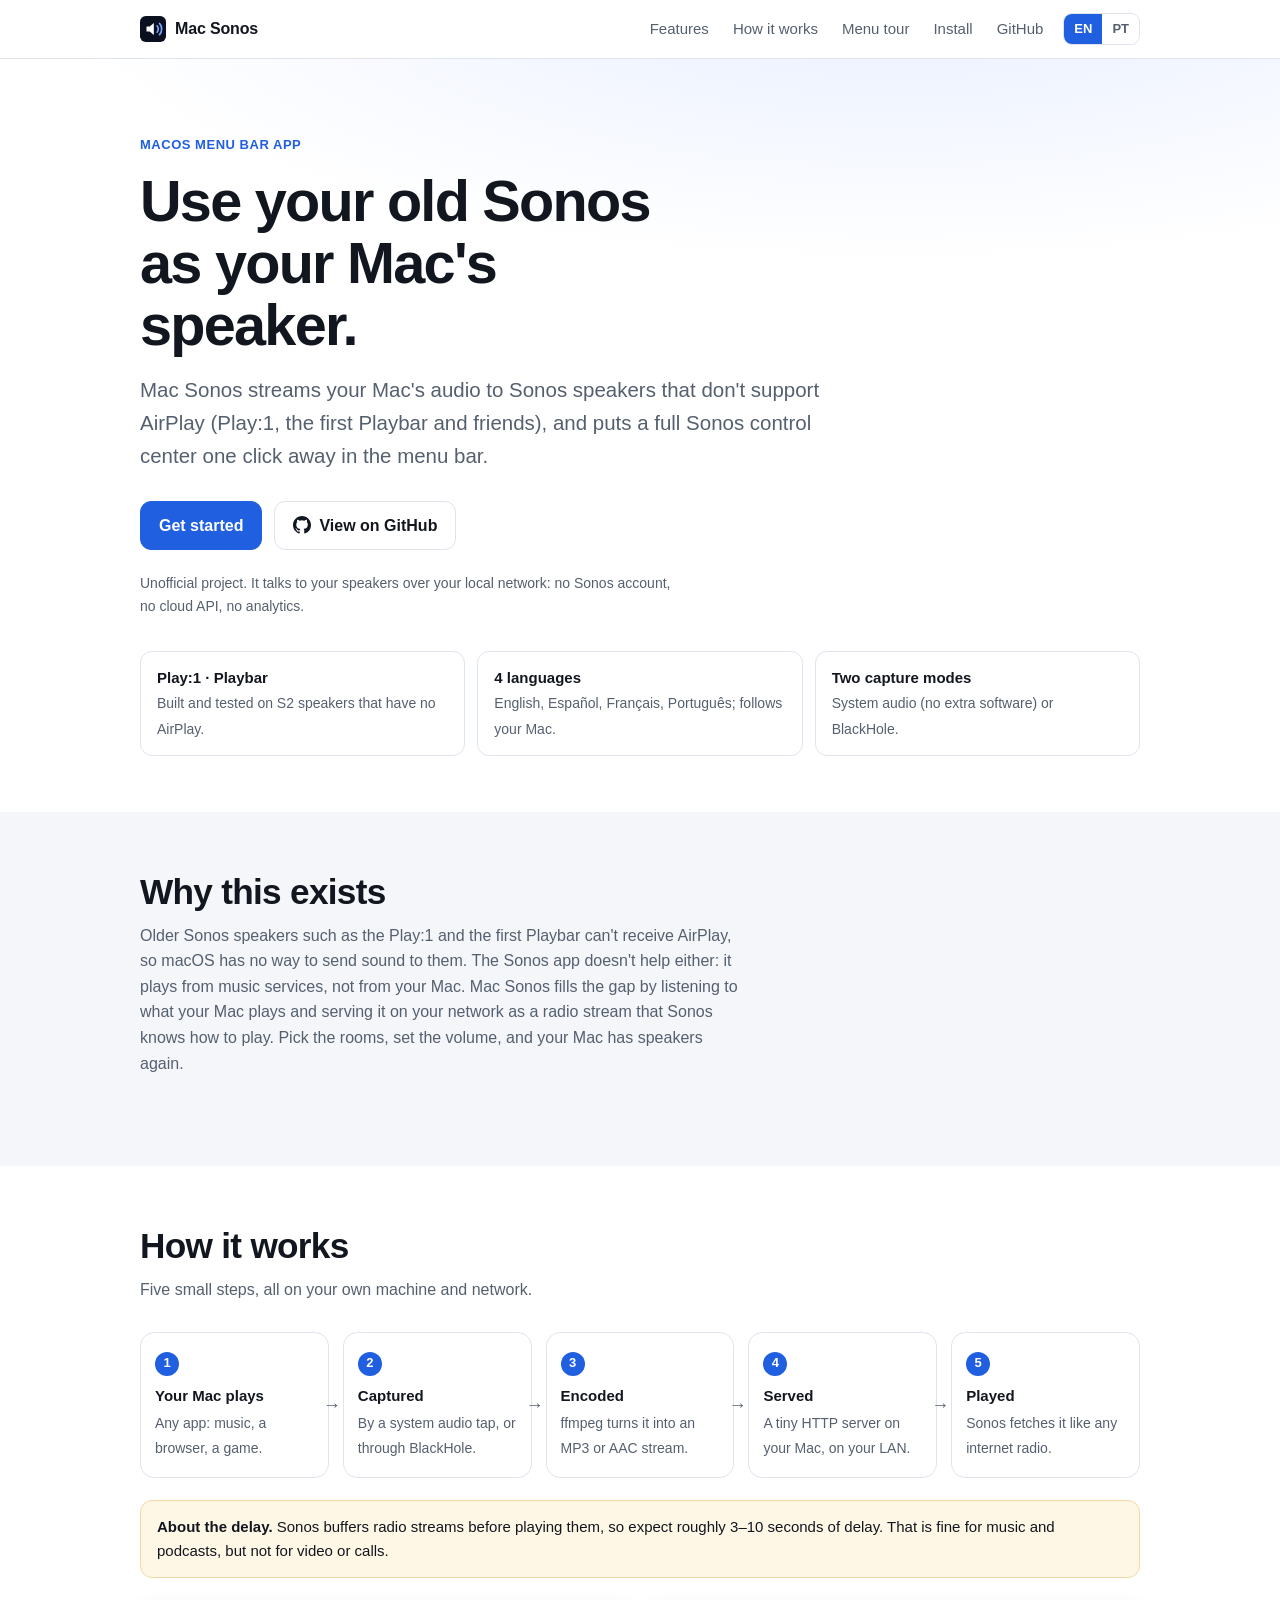
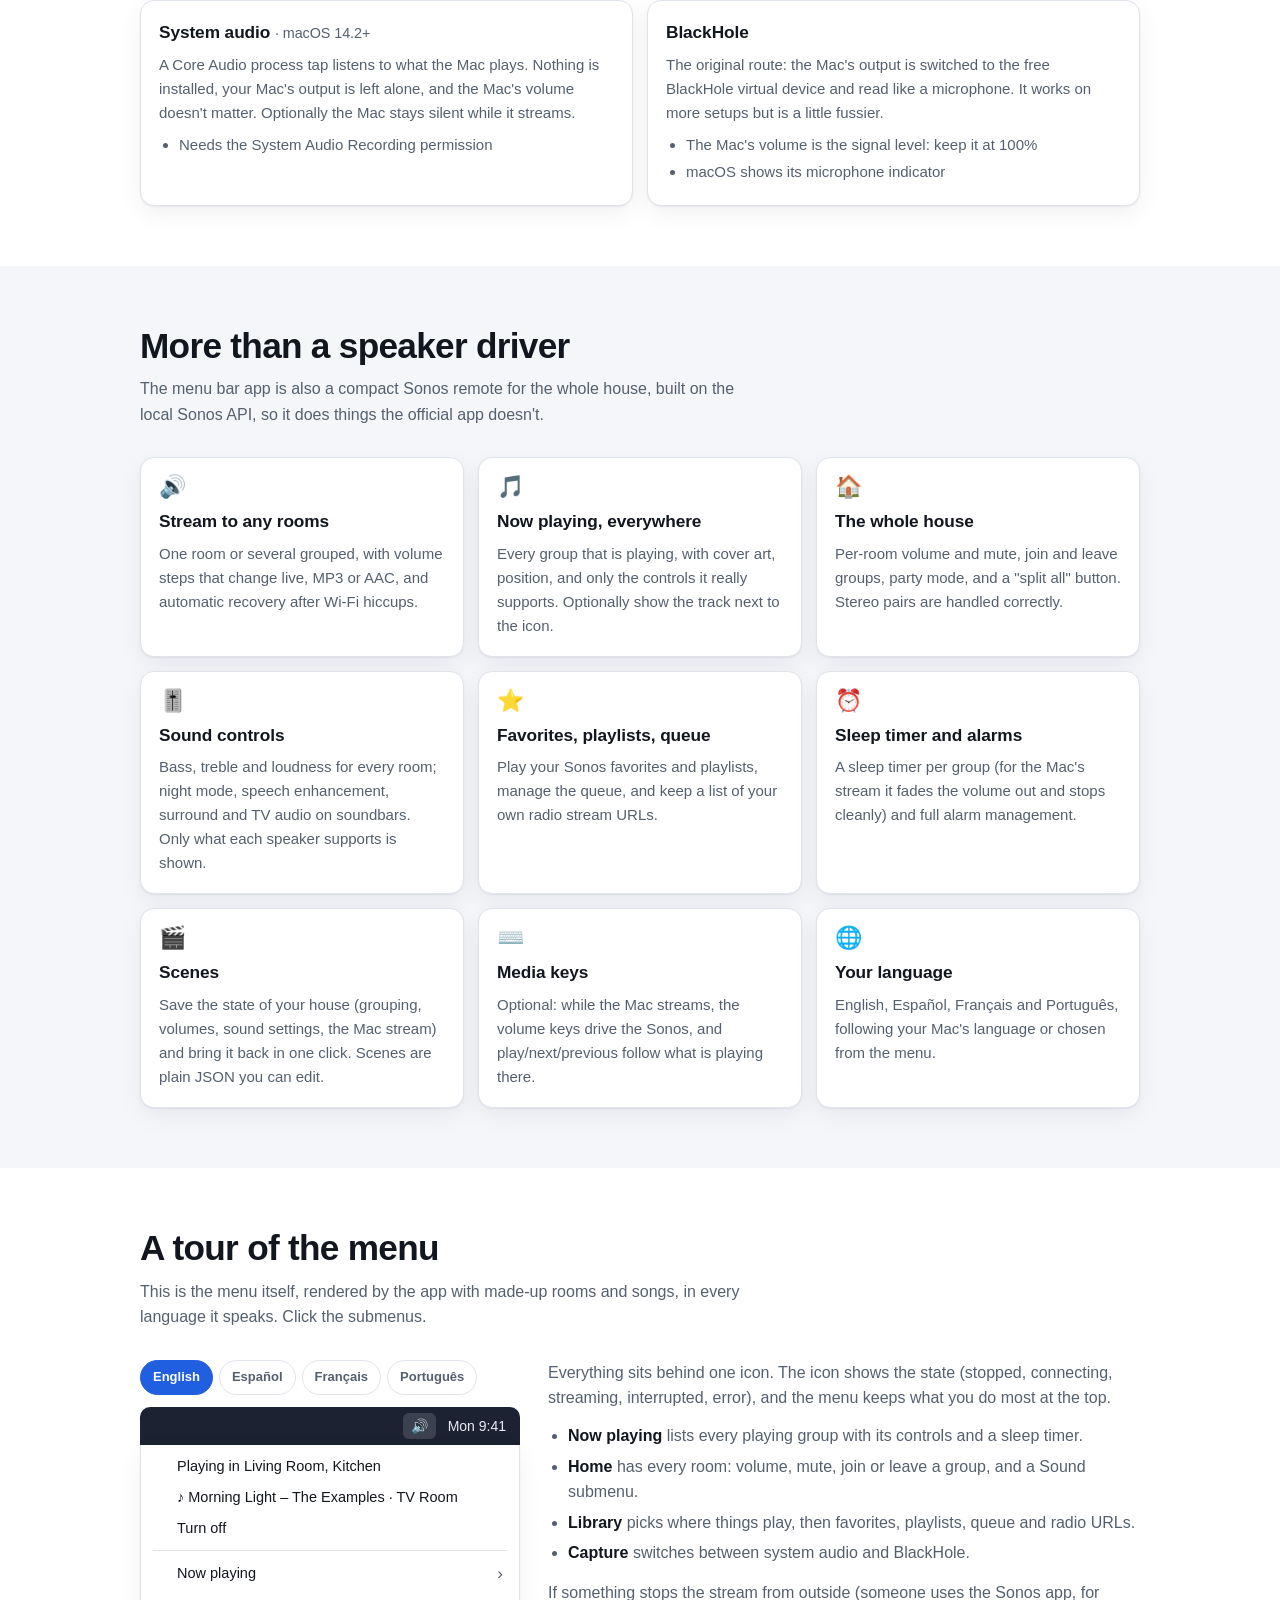
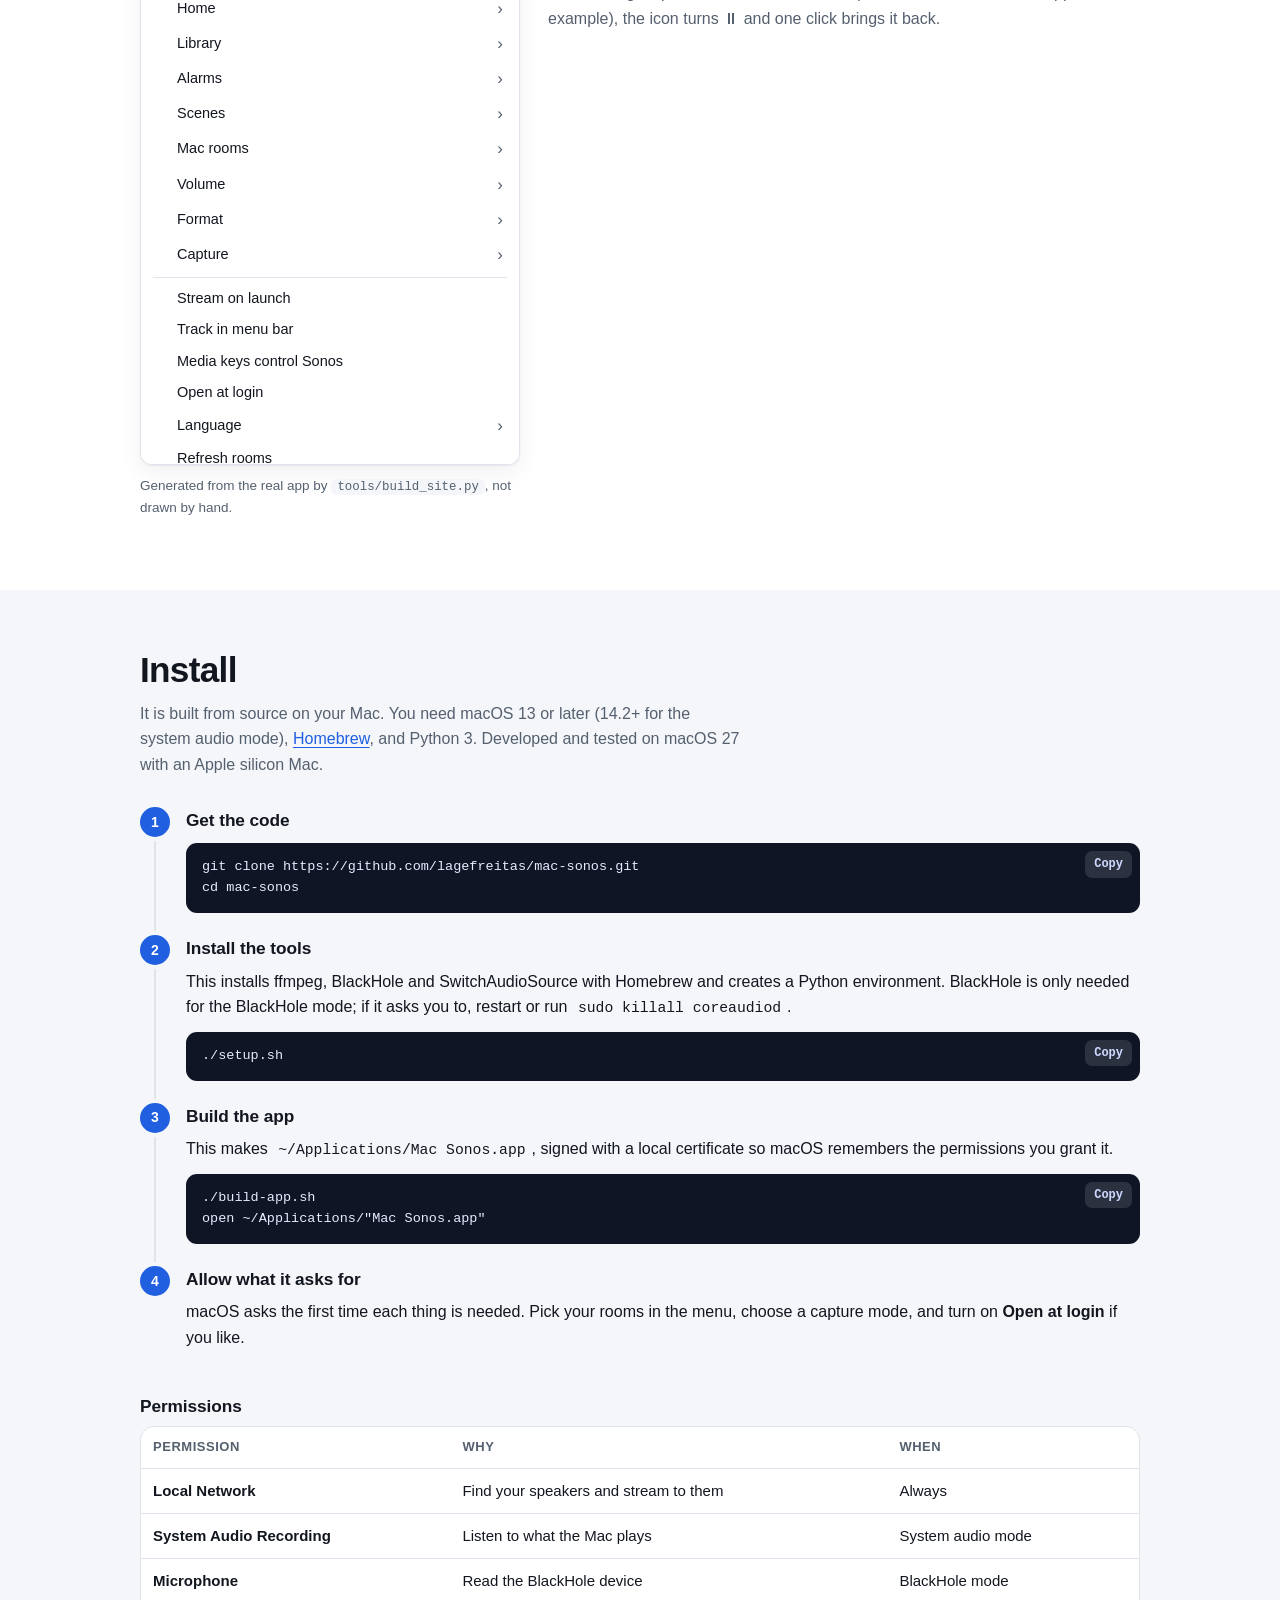
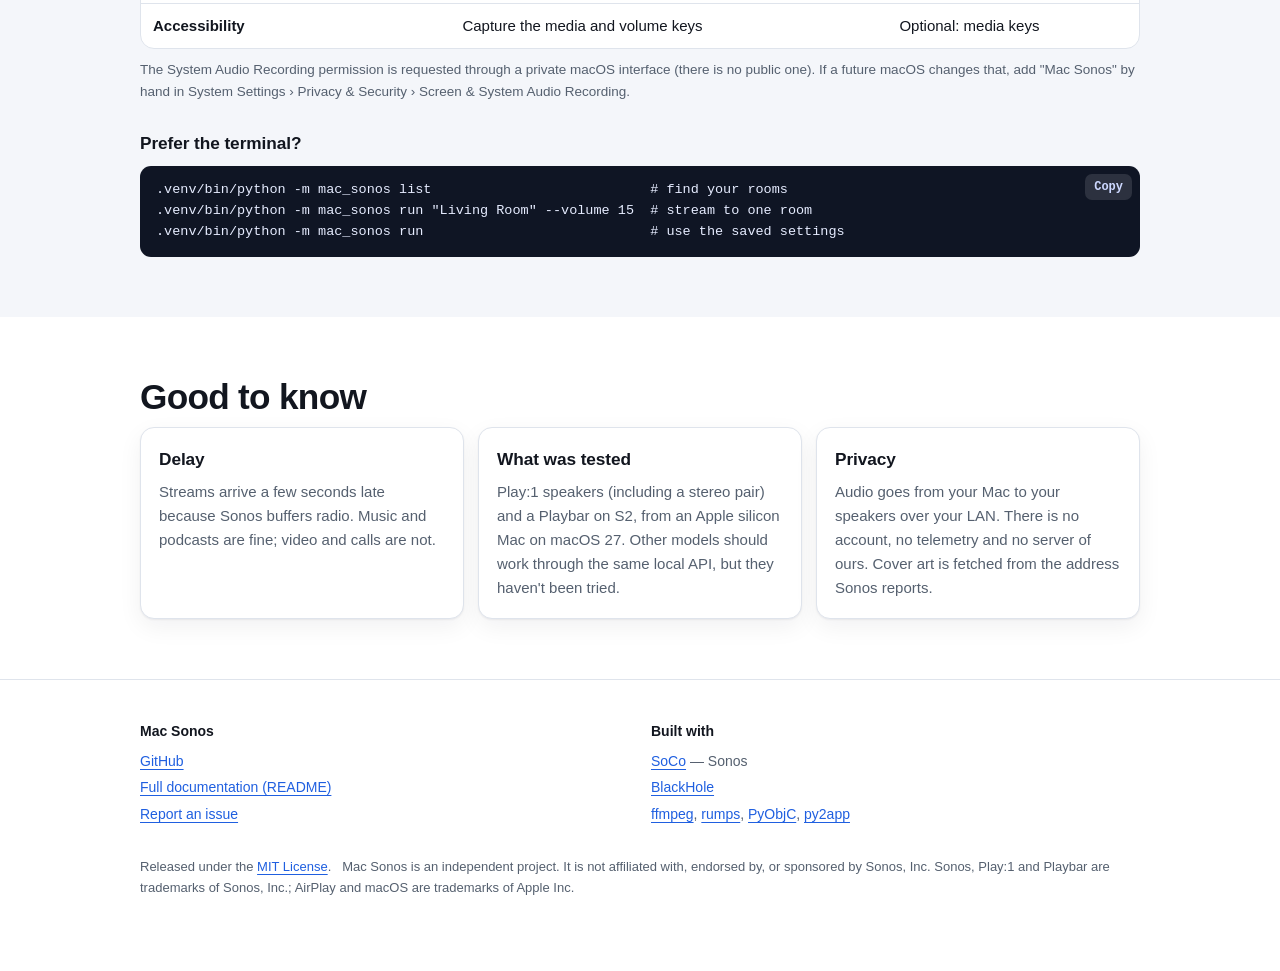
==== commit dad09e4c: "Add the MIT license LICENSE (MIT, 2026, André Lage-Freitas); README License section with the third-p" ====
--- a/docs/index.html
+++ b/docs/index.html
@@ -381,6 +381,10 @@
       </div>
     </div>
     <p class="disclaimer">
+      <span lang="en">Released under the <a href="https://github.com/lagefreitas/mac-sonos/blob/main/LICENSE">MIT License</a>.</span>
+      <span lang="pt">Publicado sob a <a href="https://github.com/lagefreitas/mac-sonos/blob/main/LICENSE">Licença MIT</a>.</span>
+      &nbsp;
+
       <span lang="en">Mac Sonos is an independent project. It is not affiliated with, endorsed by, or sponsored by Sonos, Inc. Sonos, Play:1 and Playbar are trademarks of Sonos, Inc.; AirPlay and macOS are trademarks of Apple Inc.</span>
       <span lang="pt">O Mac Sonos é um projeto independente. Não é afiliado, endossado nem patrocinado pela Sonos, Inc. Sonos, Play:1 e Playbar são marcas da Sonos, Inc.; AirPlay e macOS são marcas da Apple Inc.</span>
     </p>
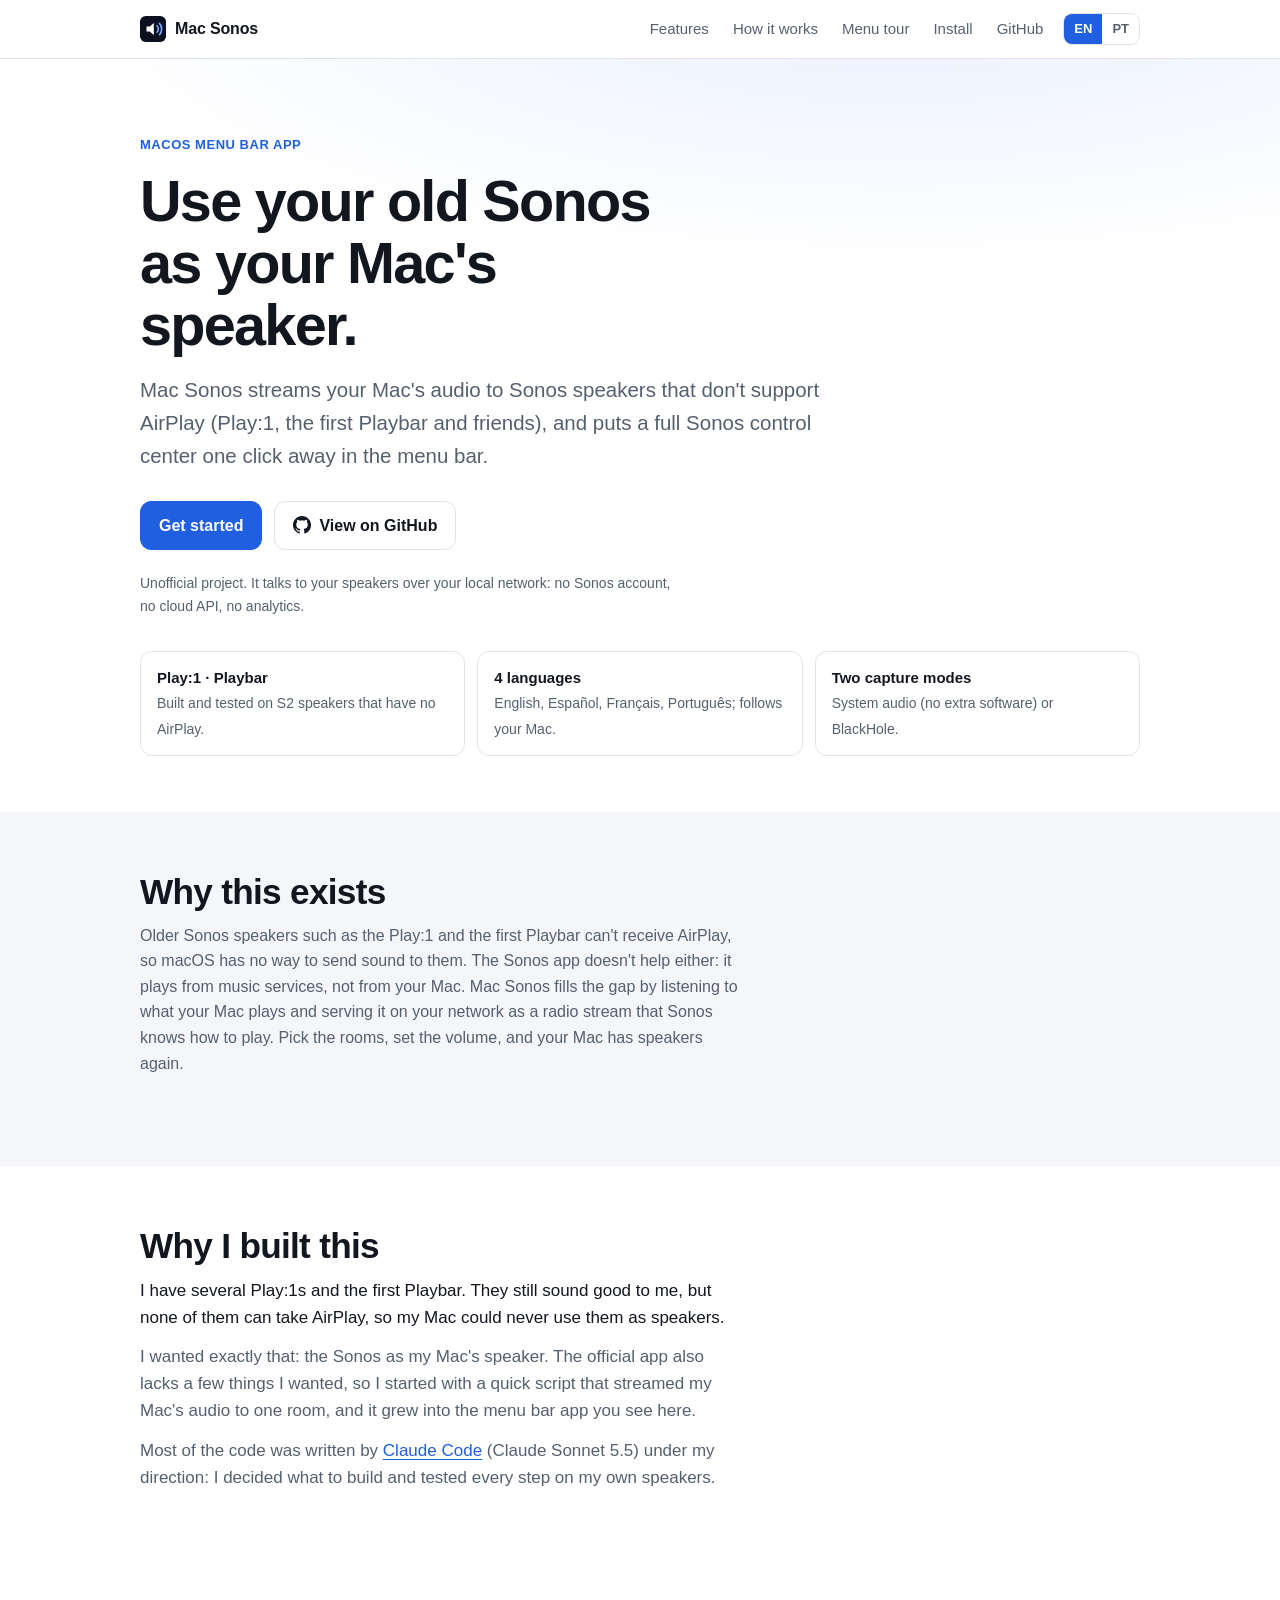
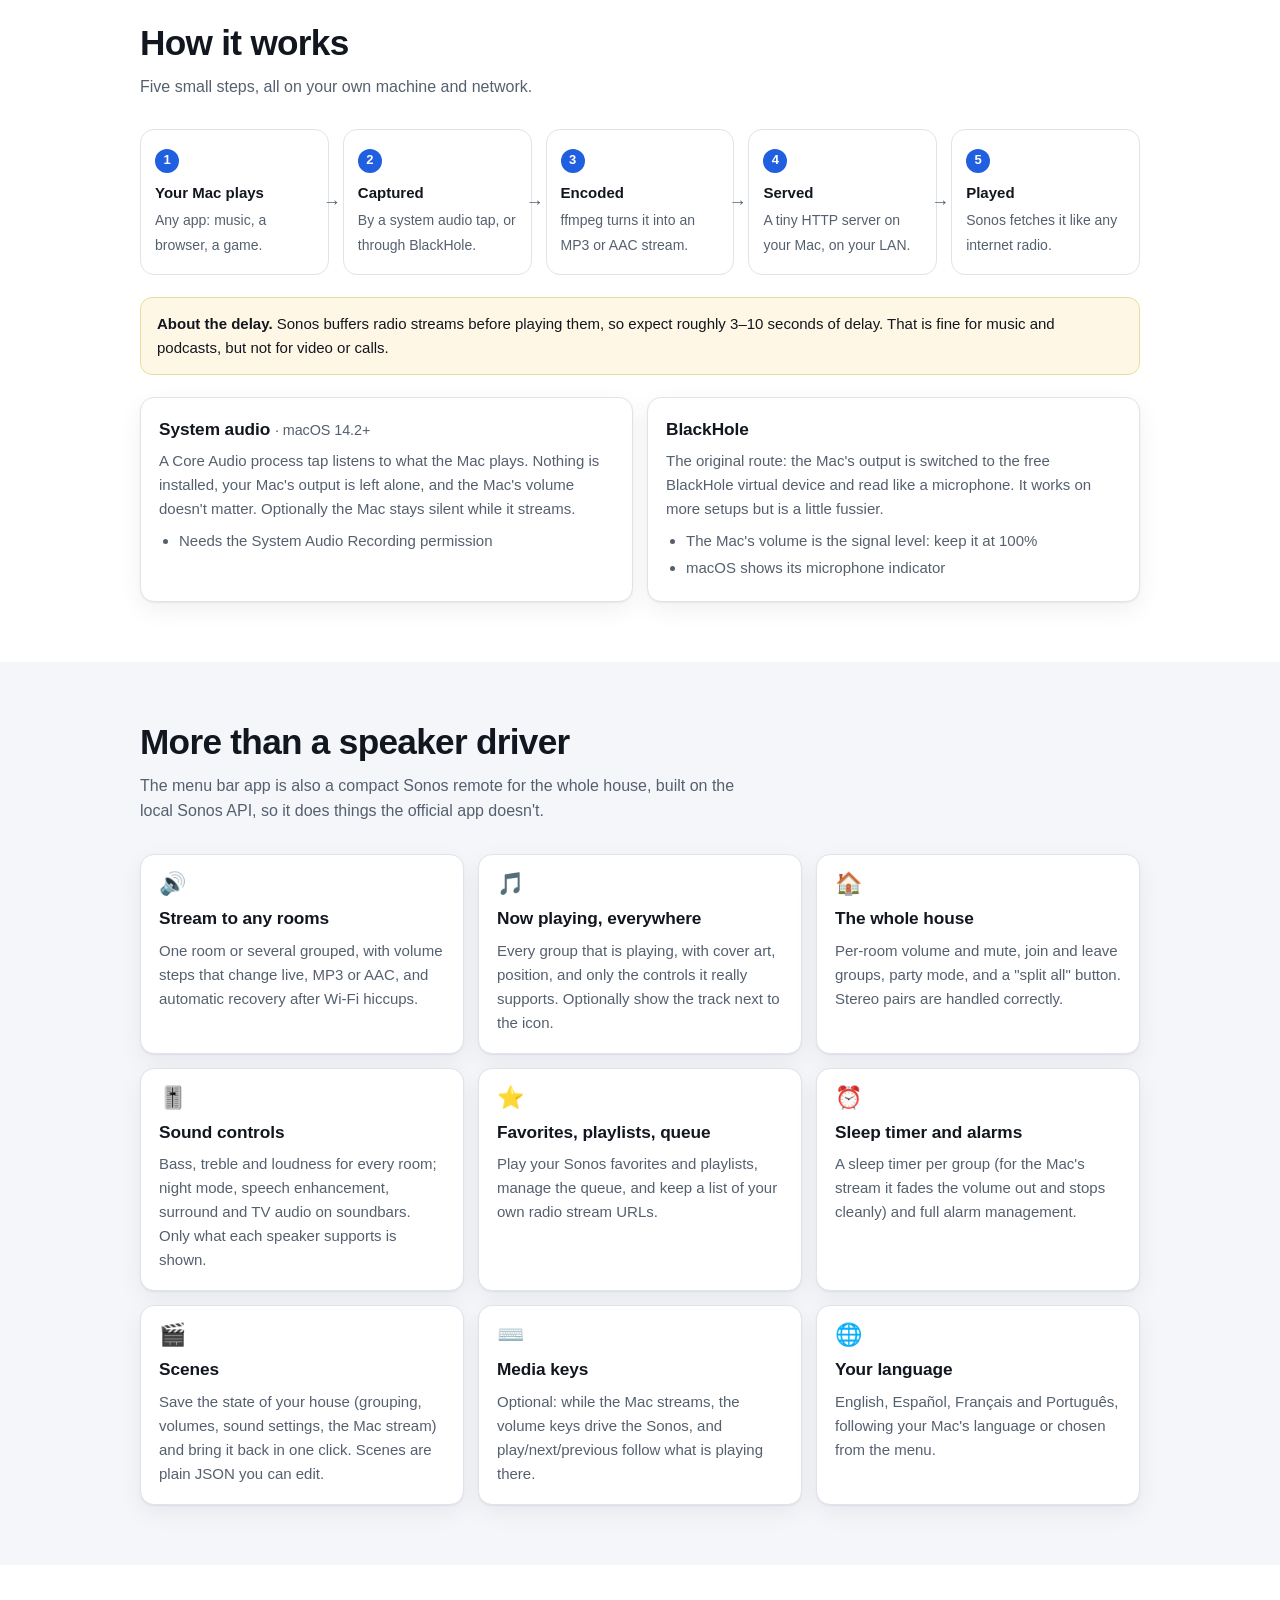
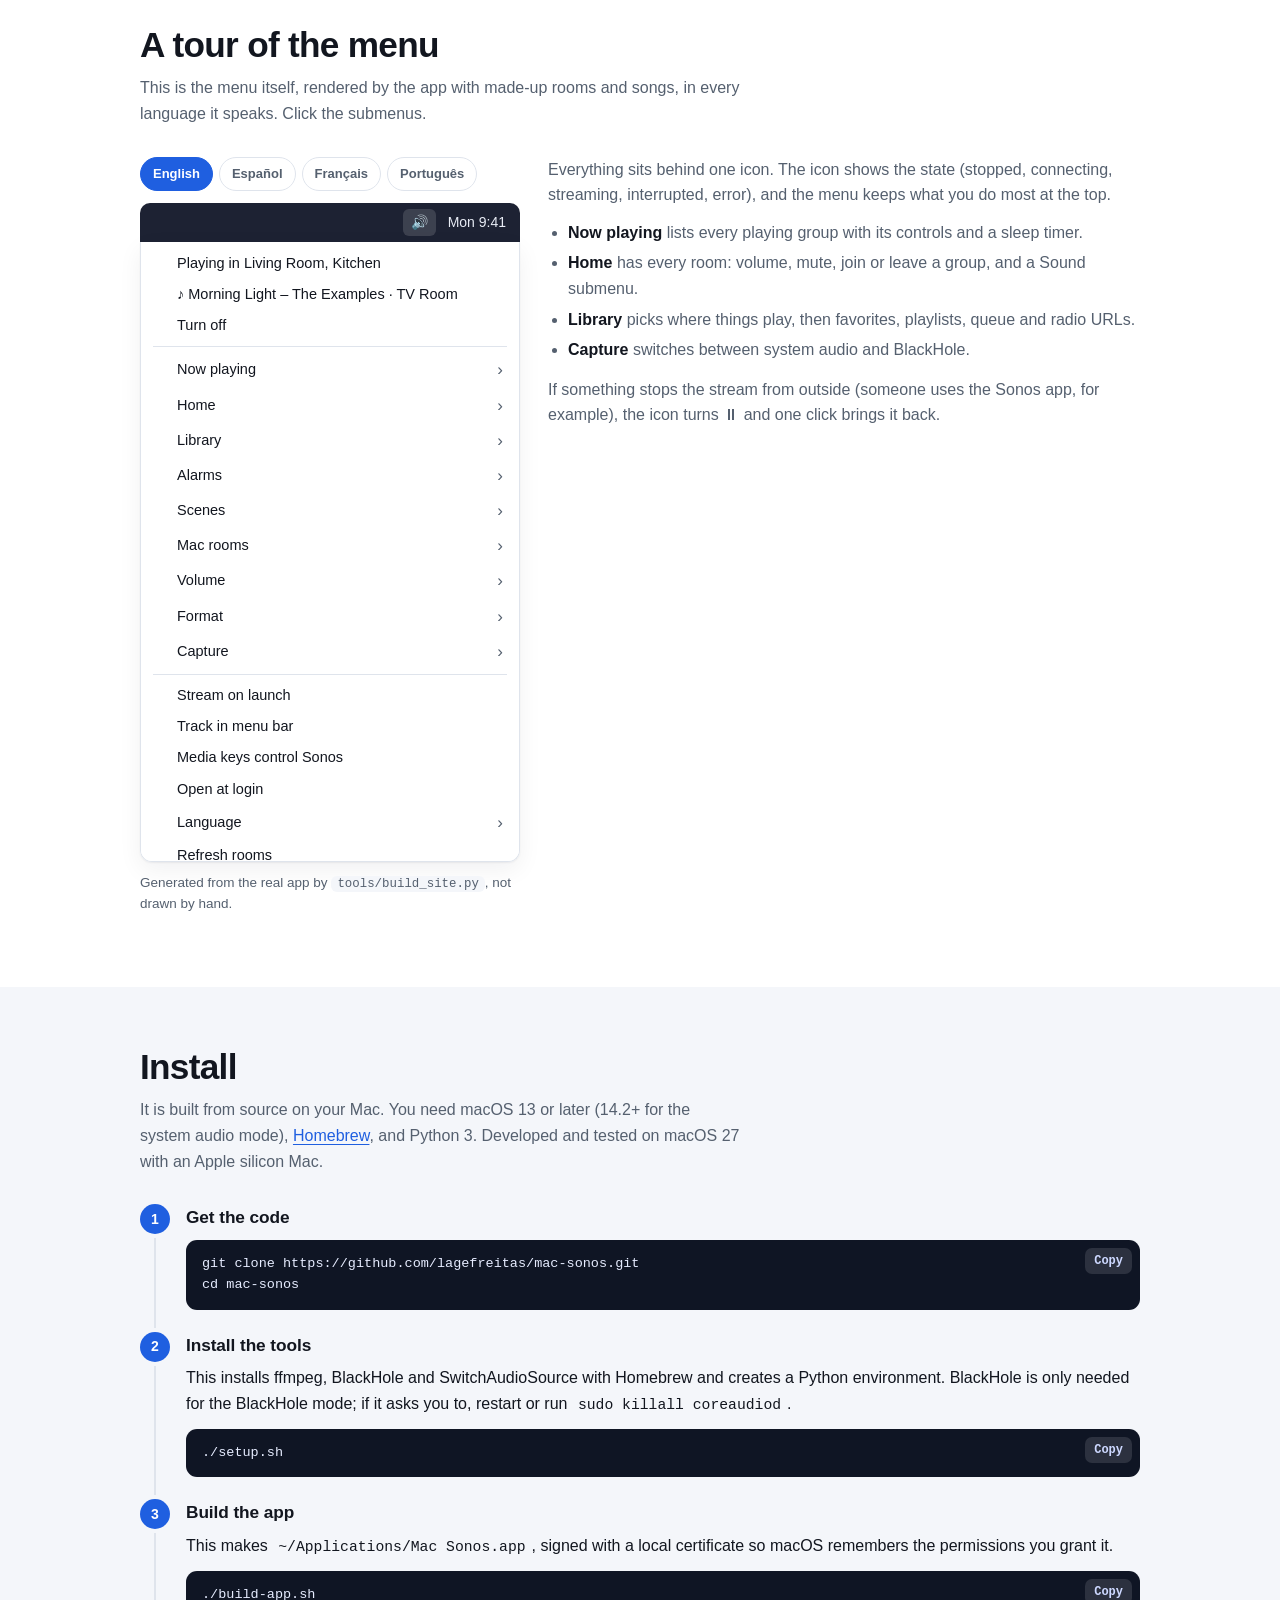
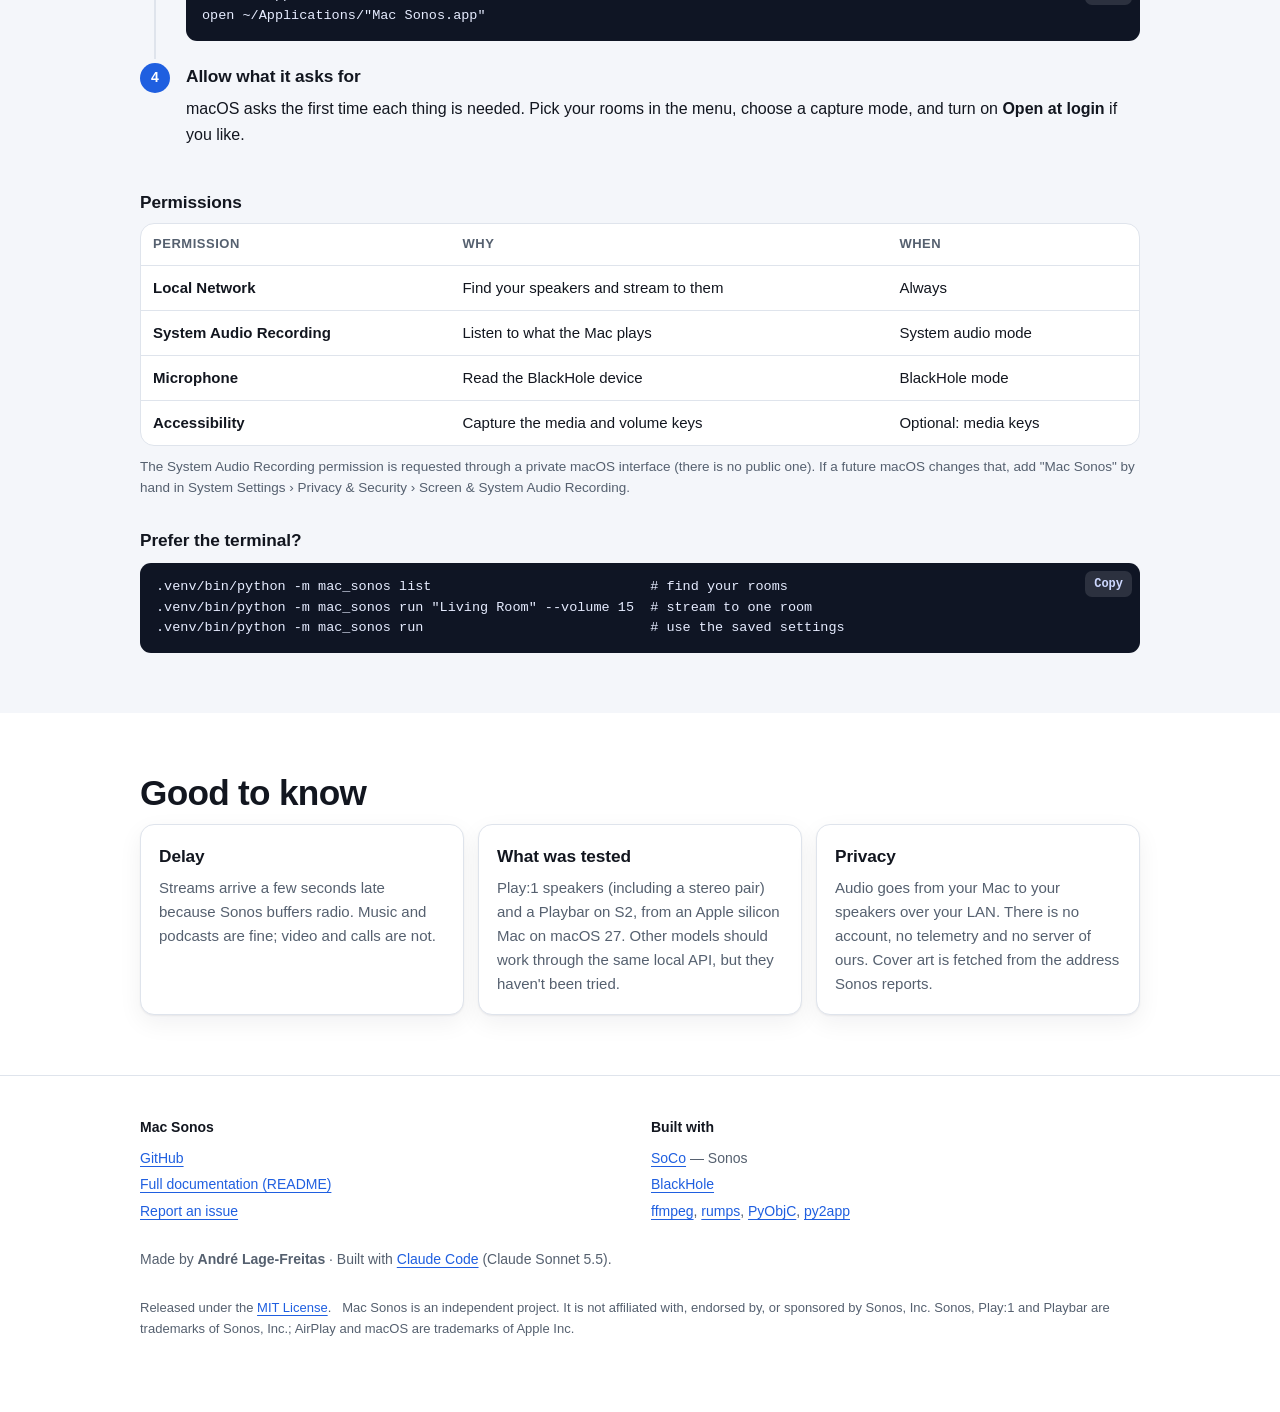
==== commit 038ccc33: "Site: story, byline, share image; repository topics 'Why I built this' (English only, kept visible i" ====
--- a/docs/index.html
+++ b/docs/index.html
@@ -11,7 +11,13 @@
 <meta property="og:title" content="Mac Sonos">
 <meta property="og:description" content="Use old Sonos speakers without AirPlay as your Mac's speaker, and control your whole Sonos from the menu bar.">
 <meta property="og:url" content="https://lagefreitas.github.io/mac-sonos/">
-<meta name="twitter:card" content="summary">
+<meta property="og:image" content="https://lagefreitas.github.io/mac-sonos/og.png">
+<meta property="og:image:width" content="1200">
+<meta property="og:image:height" content="630">
+<meta property="og:image:alt" content="Mac Sonos: use your old Sonos as your Mac's speaker">
+<meta name="twitter:card" content="summary_large_image">
+<meta name="twitter:image" content="https://lagefreitas.github.io/mac-sonos/og.png">
+<meta name="author" content="André Lage-Freitas">
 <link rel="icon" href="data:image/svg+xml,%3Csvg xmlns='http://www.w3.org/2000/svg' viewBox='0 0 64 64'%3E%3Crect width='64' height='64' rx='14' fill='%230b1020'/%3E%3Cpath d='M16 26h8l10-9v30l-10-9h-8z' fill='%23fff'/%3E%3Cpath d='M42 24c4 4 4 12 0 16M48 18c7 7 7 21 0 28' fill='none' stroke='%237aa7ff' stroke-width='4' stroke-linecap='round'/%3E%3C/svg%3E">
 <style>
 :root{
@@ -36,6 +42,14 @@
 .wrap{max-width:var(--maxw);margin:0 auto;padding:0 20px}
 /* language switching: every translated block carries a lang attribute */
 html[data-lang="en"] [lang="pt"],html[data-lang="pt"] [lang="en"]{display:none!important}
+
+/* text that is only in English but stays visible in the Portuguese view */
+html[data-lang="pt"] .keep[lang="en"]{display:revert!important}
+.story{max-width:68ch}
+.story p{color:var(--muted);font-size:17px}
+.story p:first-child{color:var(--fg)}
+.byline{margin:22px 0 14px;font-size:14px}
+.byline a{white-space:nowrap}
 
 /* header */
 header.top{position:sticky;top:0;z-index:20;background:color-mix(in srgb,var(--bg) 88%,transparent);-webkit-backdrop-filter:saturate(1.4) blur(10px);backdrop-filter:saturate(1.4) blur(10px);border-bottom:1px solid var(--line)}
@@ -198,6 +212,17 @@
       <span lang="en">Older Sonos speakers such as the Play:1 and the first Playbar can't receive AirPlay, so macOS has no way to send sound to them. The Sonos app doesn't help either: it plays from music services, not from your Mac. Mac Sonos fills the gap by listening to what your Mac plays and serving it on your network as a radio stream that Sonos knows how to play. Pick the rooms, set the volume, and your Mac has speakers again.</span>
       <span lang="pt">Sonos antigos, como a Play:1 e a primeira Playbar, não recebem AirPlay, então o macOS não tem como enviar som para eles. O app da Sonos também não resolve: ele toca de serviços de música, não do seu Mac. O Mac Sonos preenche essa lacuna: escuta o que o Mac toca e serve isso na sua rede como uma rádio que o Sonos sabe tocar. Escolha os cômodos, ajuste o volume, e o Mac volta a ter caixas de som.</span>
     </p>
+  </div>
+</section>
+
+<section id="story">
+  <div class="wrap">
+    <h2 class="keep" lang="en">Why I built this</h2>
+    <div class="story keep" lang="en">
+      <p>I have several Play:1s and the first Playbar. They still sound good to me, but none of them can take AirPlay, so my Mac could never use them as speakers.</p>
+      <p>I wanted exactly that: the Sonos as my Mac's speaker. The official app also lacks a few things I wanted, so I started with a quick script that streamed my Mac's audio to one room, and it grew into the menu bar app you see here.</p>
+      <p>Most of the code was written by <a href="https://claude.com/claude-code">Claude Code</a> (Claude Sonnet 5.5) under my direction: I decided what to build and tested every step on my own speakers.</p>
+    </div>
   </div>
 </section>
 
@@ -380,6 +405,7 @@
         </ul>
       </div>
     </div>
+    <p class="byline keep" lang="en">Made by <b>André Lage-Freitas</b> · Built with <a href="https://claude.com/claude-code">Claude Code</a> (Claude Sonnet 5.5).</p>
     <p class="disclaimer">
       <span lang="en">Released under the <a href="https://github.com/lagefreitas/mac-sonos/blob/main/LICENSE">MIT License</a>.</span>
       <span lang="pt">Publicado sob a <a href="https://github.com/lagefreitas/mac-sonos/blob/main/LICENSE">Licença MIT</a>.</span>
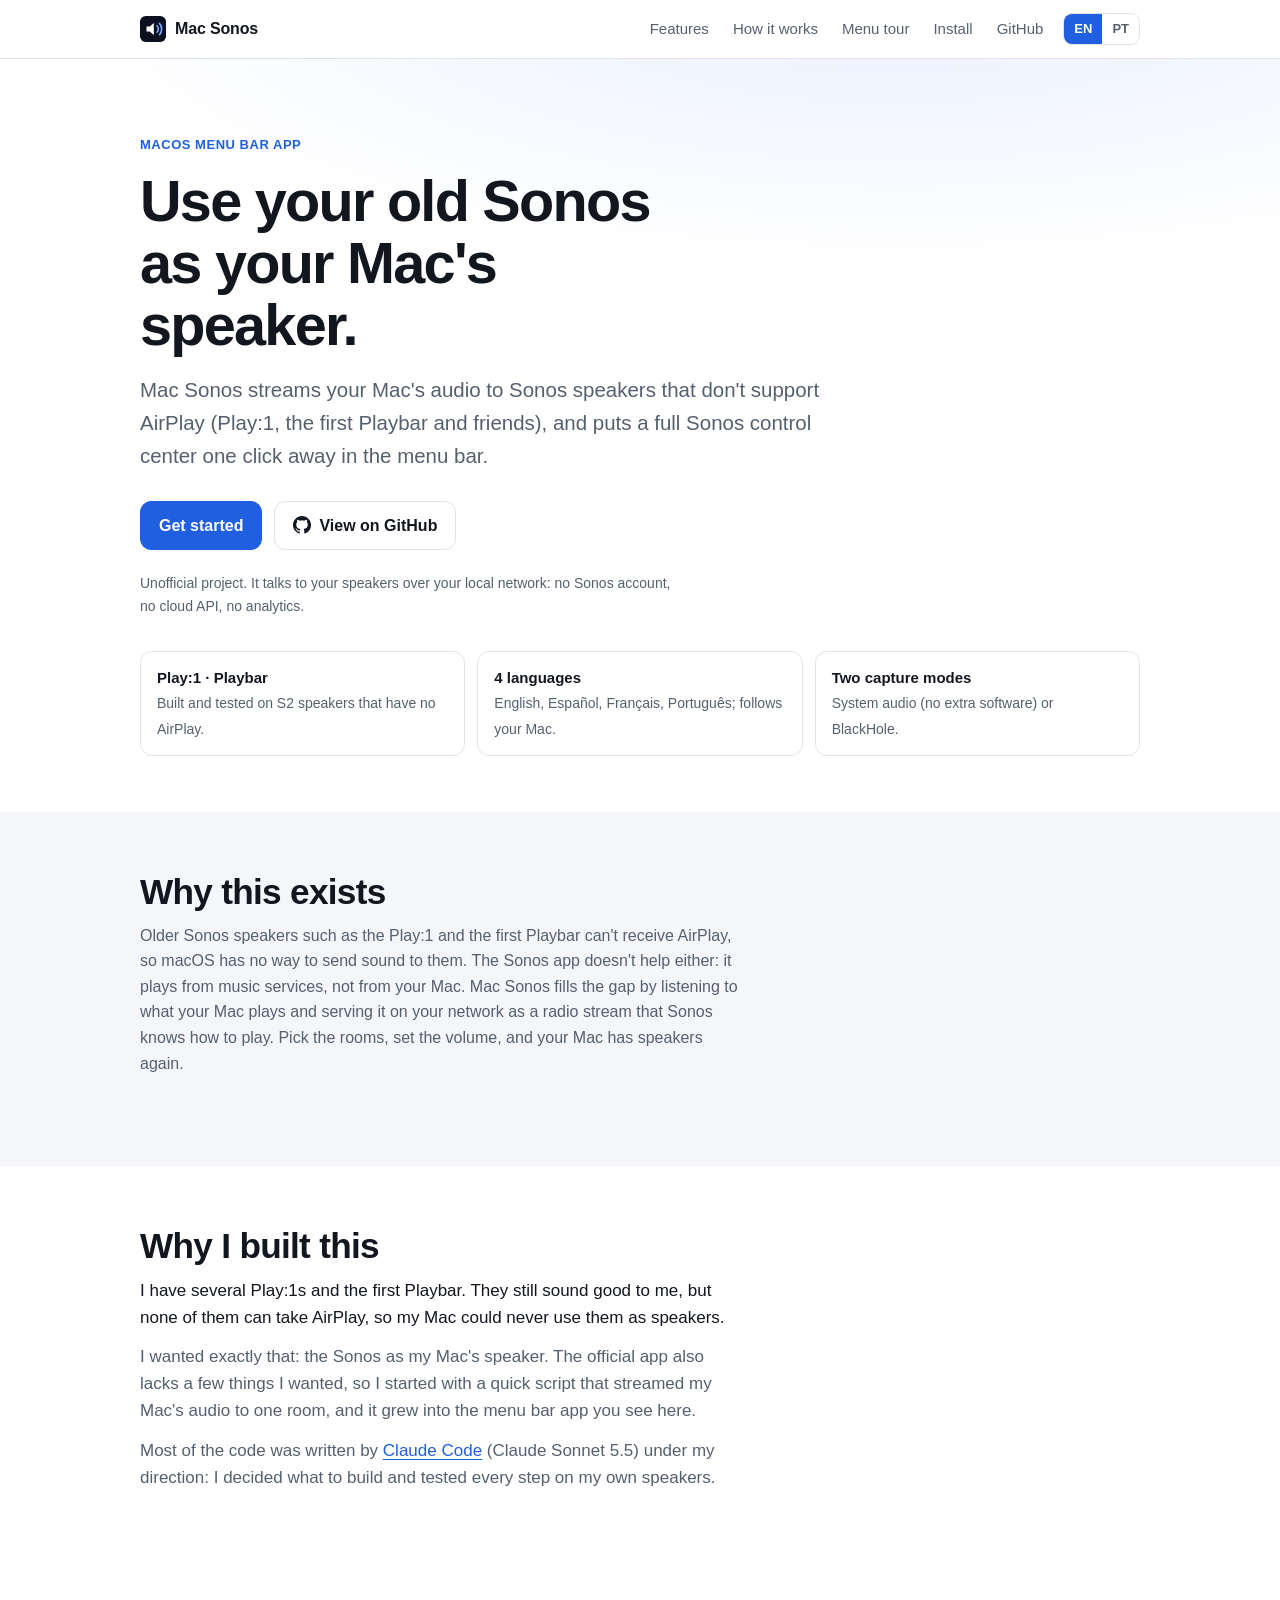
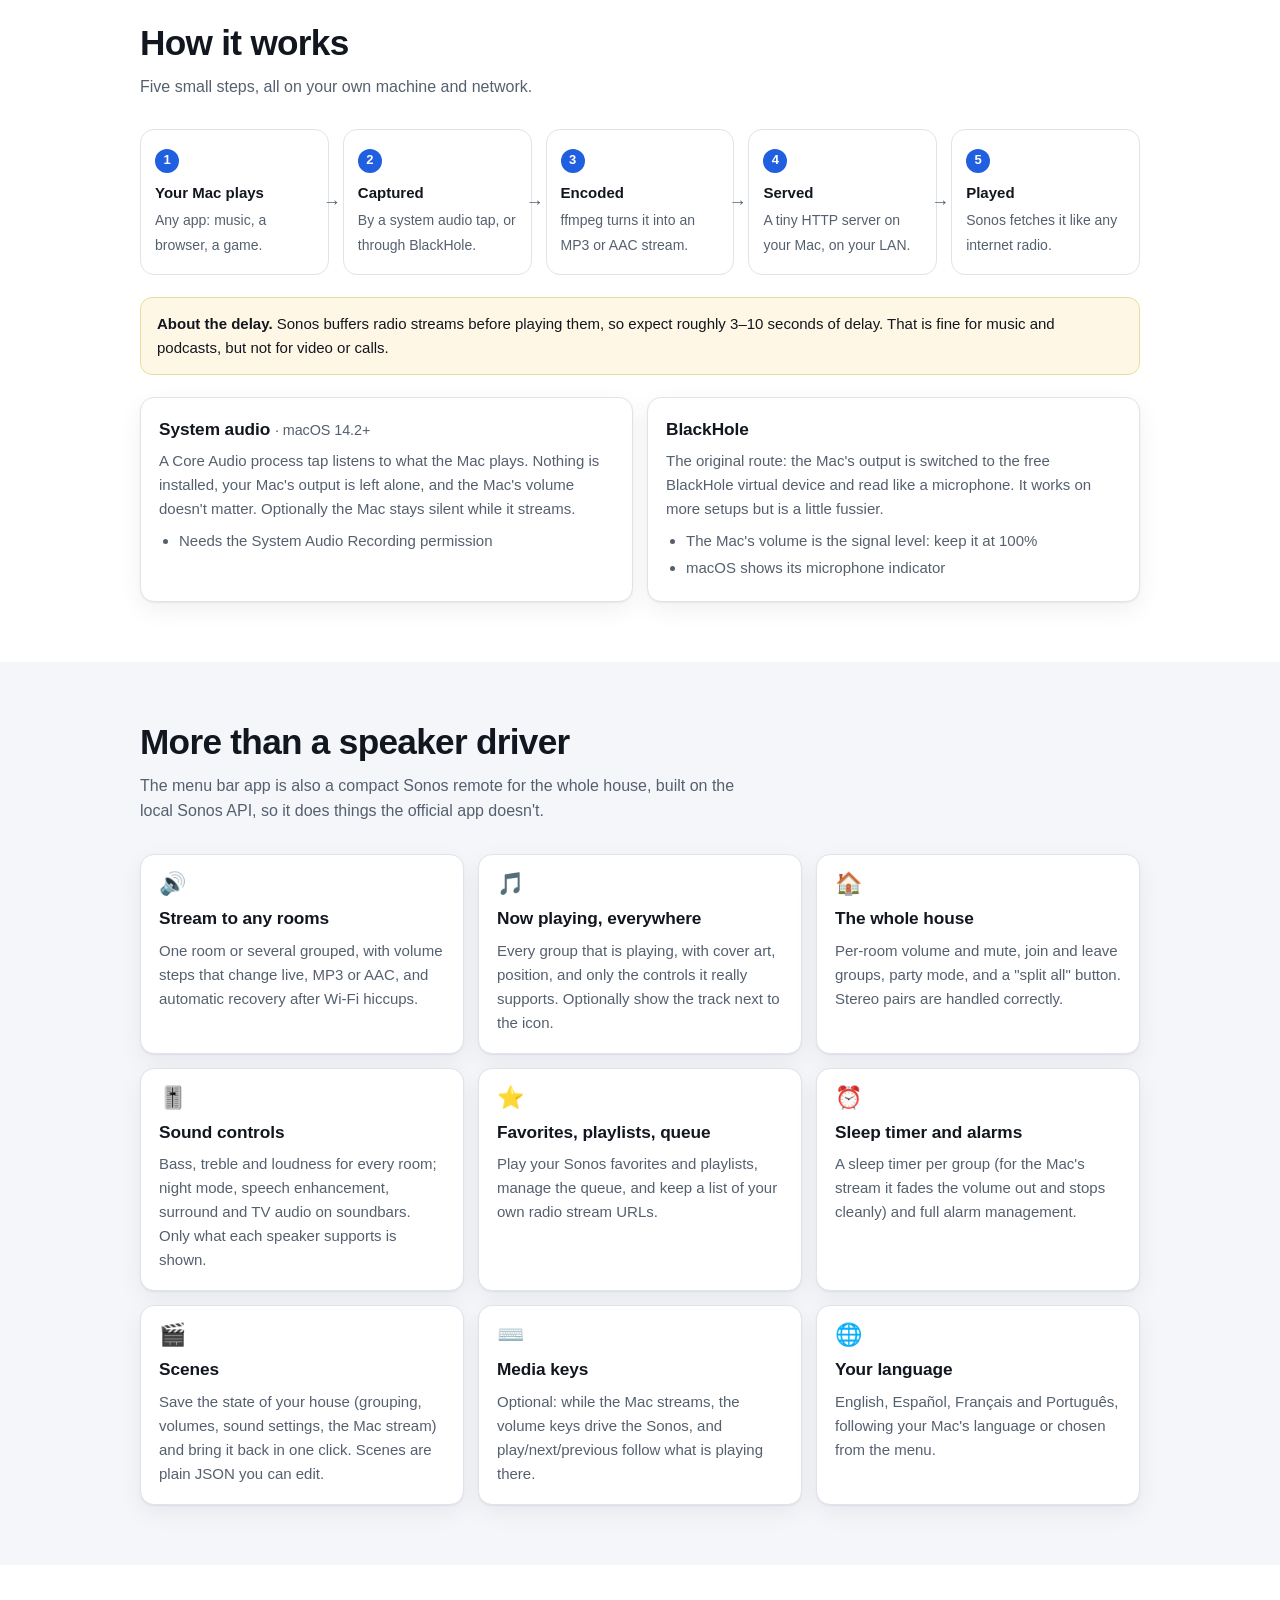
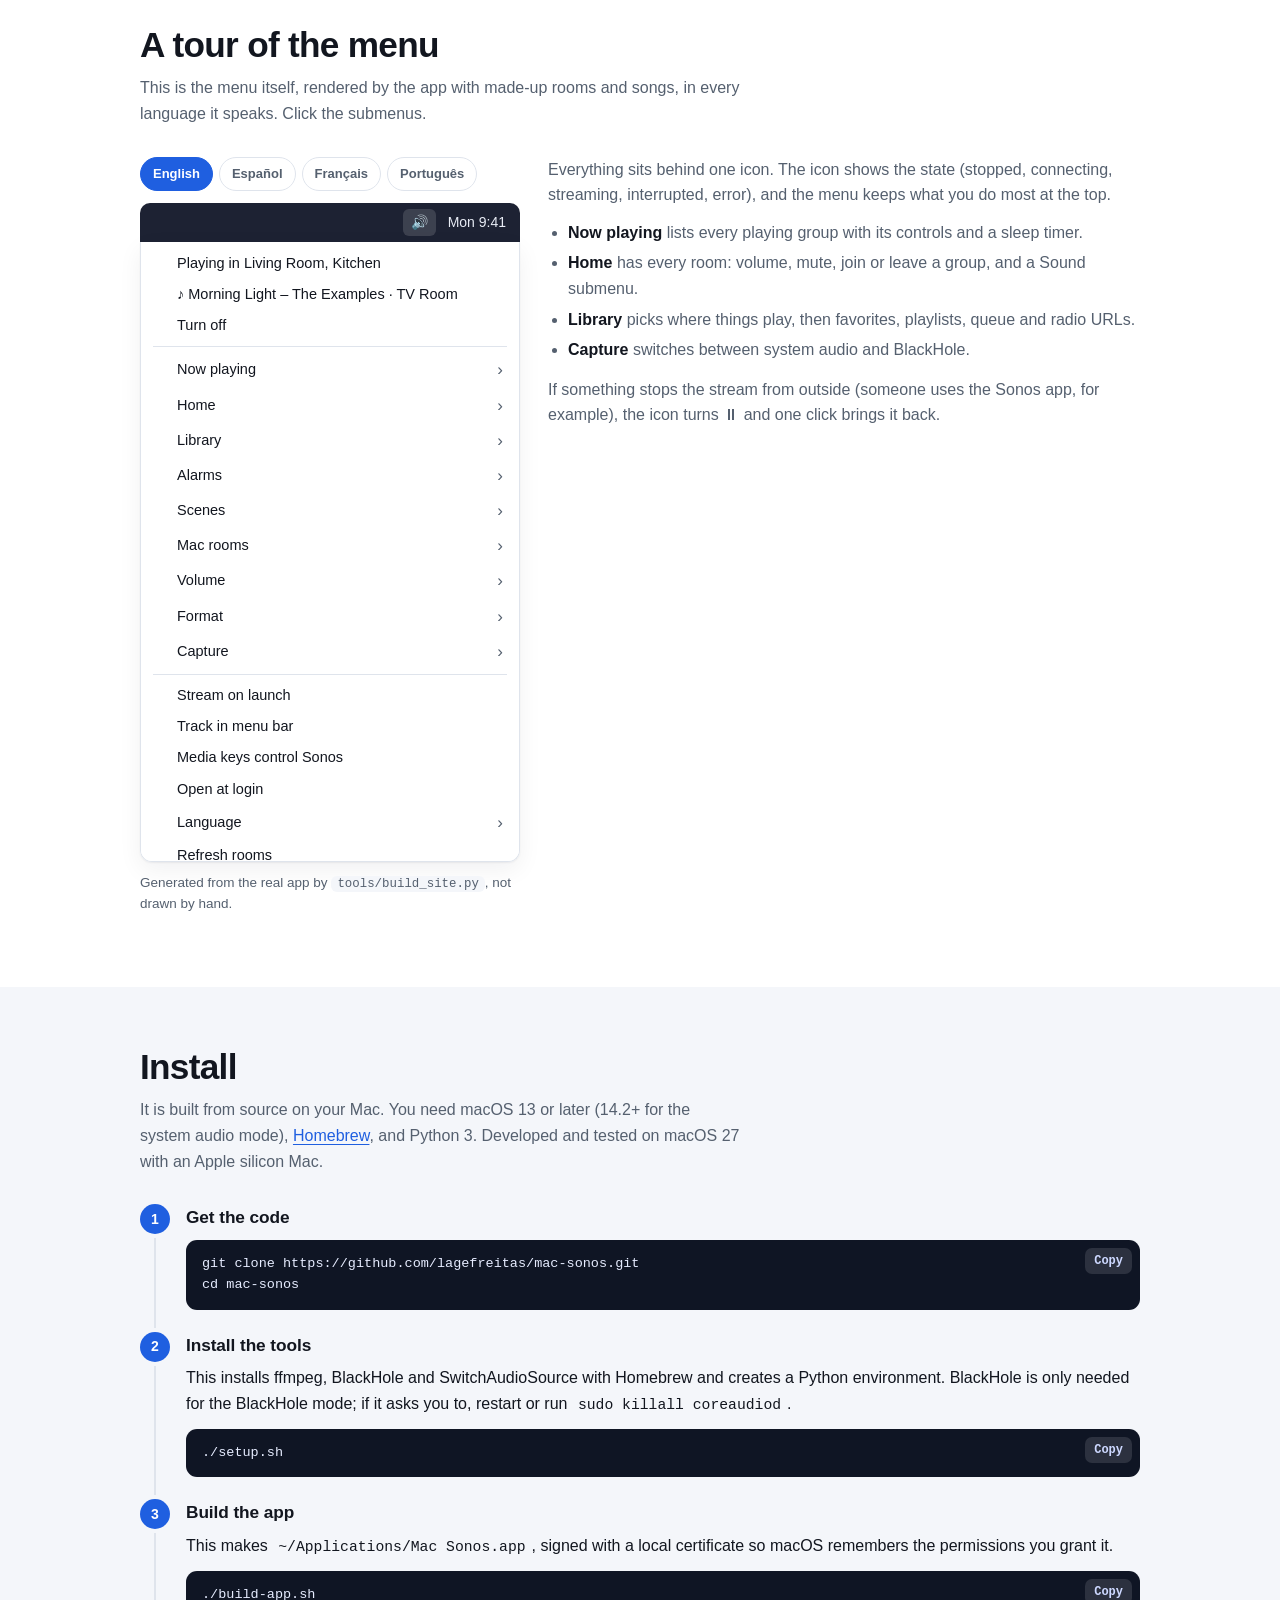
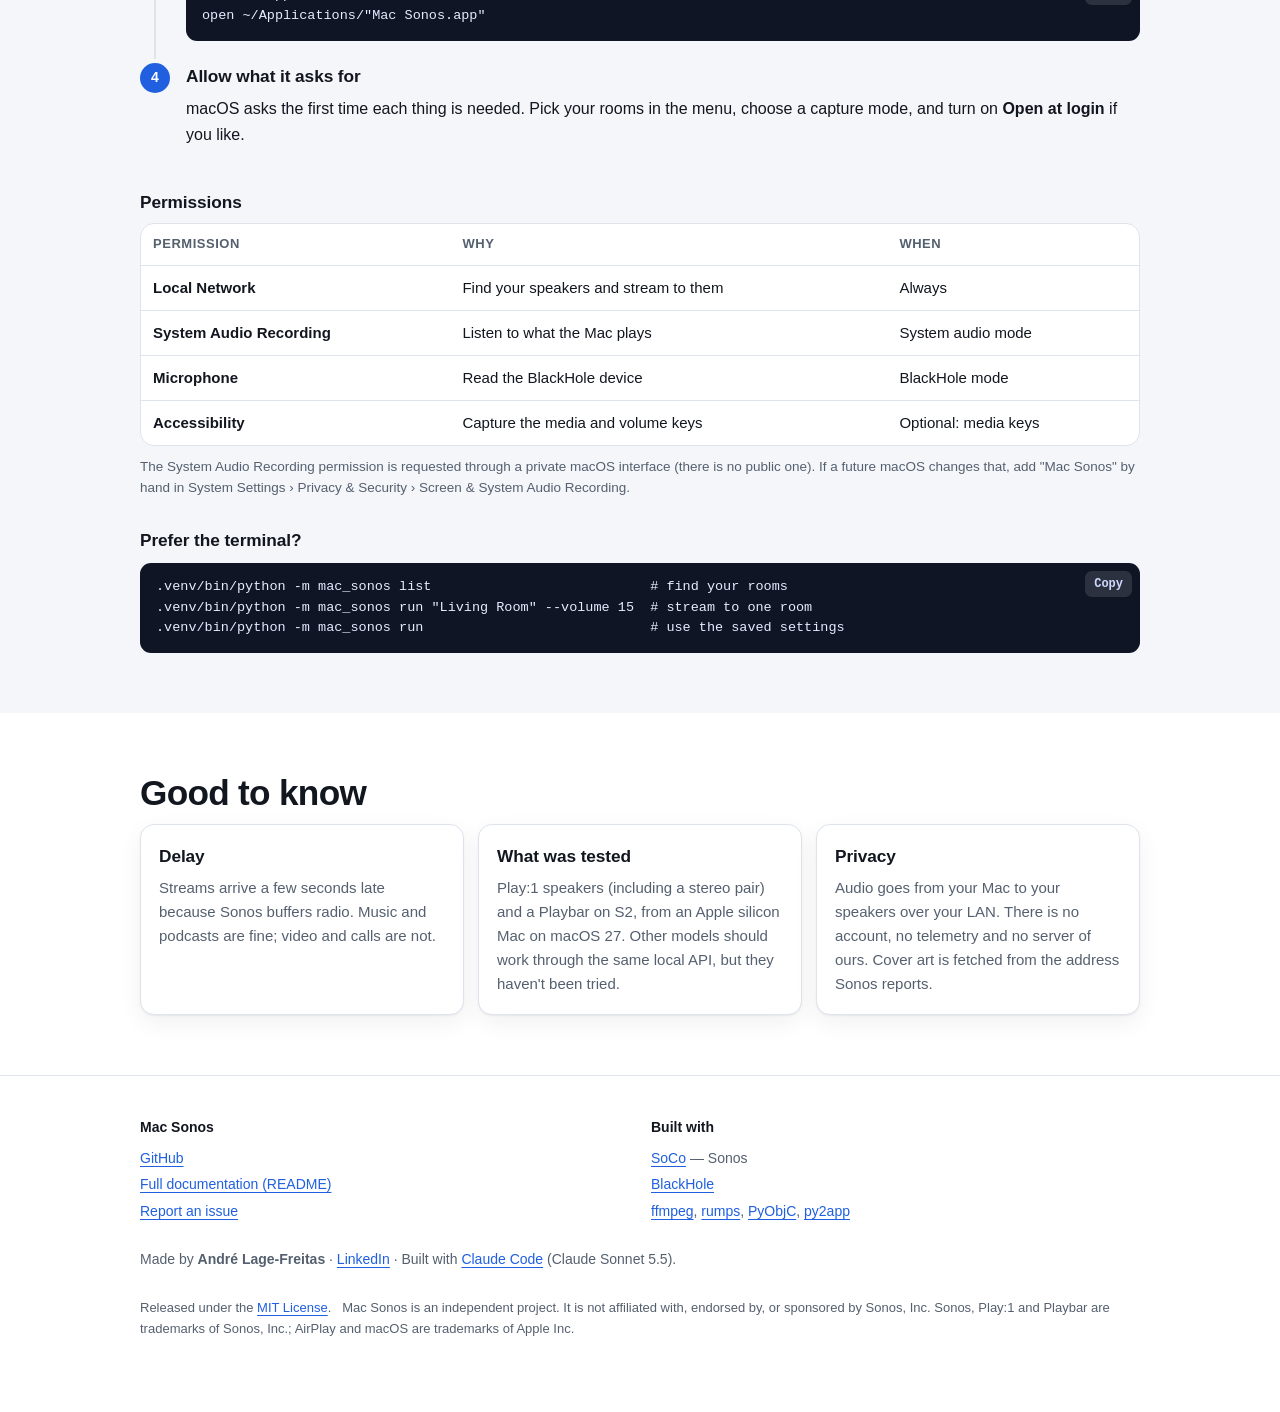
==== commit 97cbb1ba: "Site: LinkedIn link in the byline Co-Authored-By: Claude Sonnet 5.5 <noreply@anthropic.com>" ====
--- a/docs/index.html
+++ b/docs/index.html
@@ -405,7 +405,7 @@
         </ul>
       </div>
     </div>
-    <p class="byline keep" lang="en">Made by <b>André Lage-Freitas</b> · Built with <a href="https://claude.com/claude-code">Claude Code</a> (Claude Sonnet 5.5).</p>
+    <p class="byline keep" lang="en">Made by <b>André Lage-Freitas</b> · <a href="https://www.linkedin.com/in/lage/" rel="me">LinkedIn</a> · Built with <a href="https://claude.com/claude-code">Claude Code</a> (Claude Sonnet 5.5).</p>
     <p class="disclaimer">
       <span lang="en">Released under the <a href="https://github.com/lagefreitas/mac-sonos/blob/main/LICENSE">MIT License</a>.</span>
       <span lang="pt">Publicado sob a <a href="https://github.com/lagefreitas/mac-sonos/blob/main/LICENSE">Licença MIT</a>.</span>
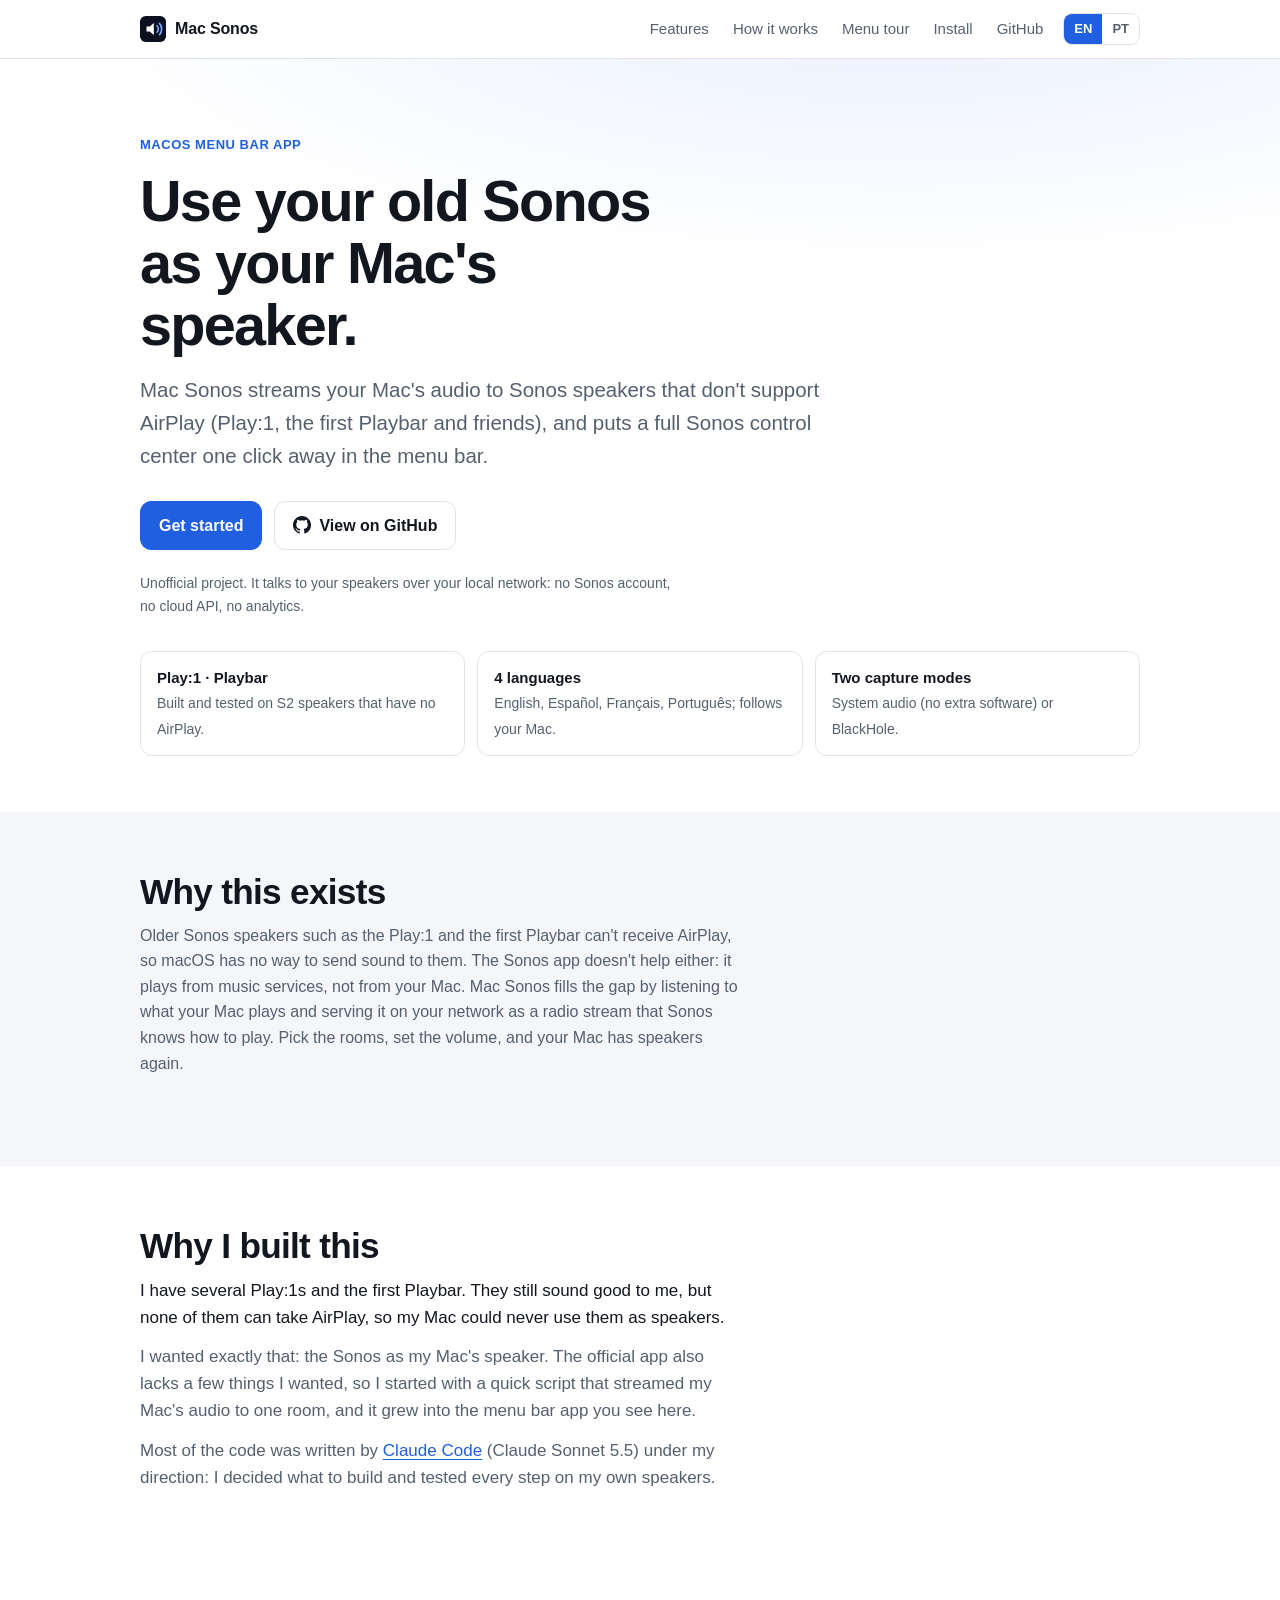
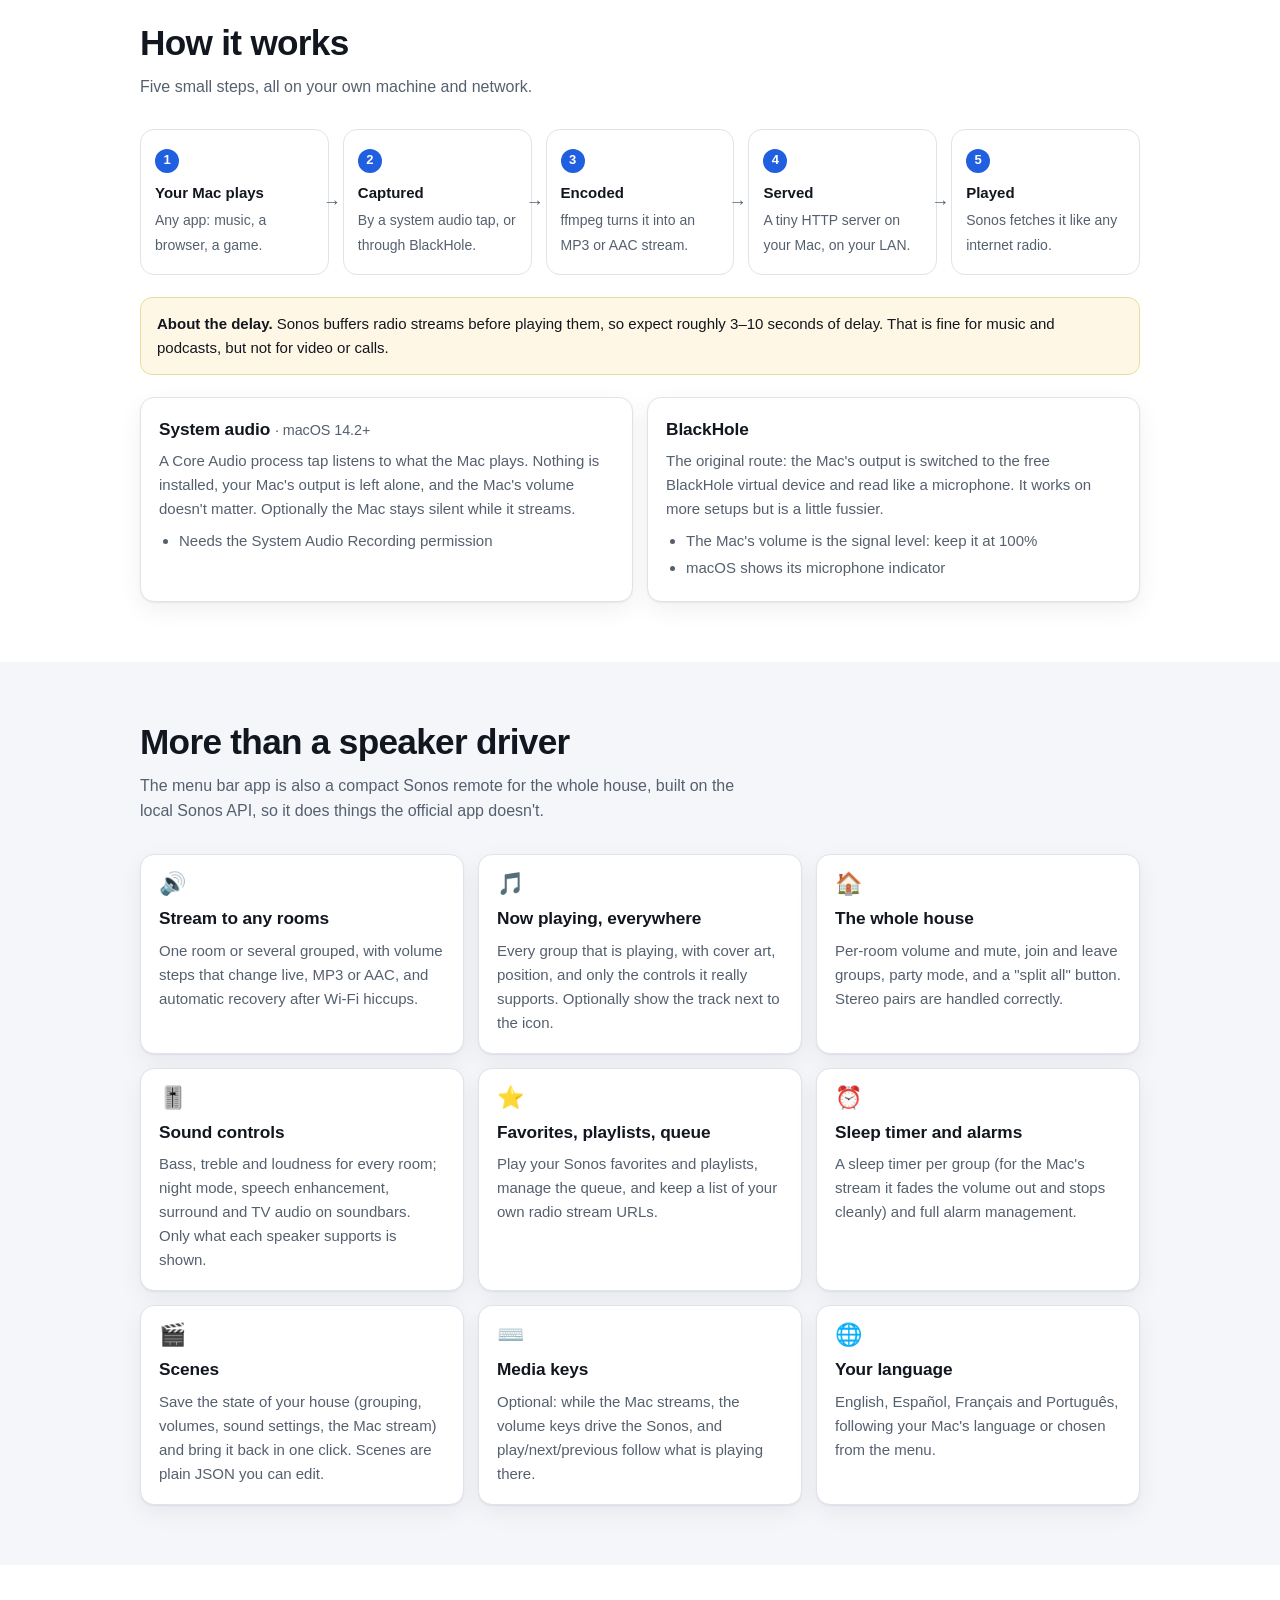
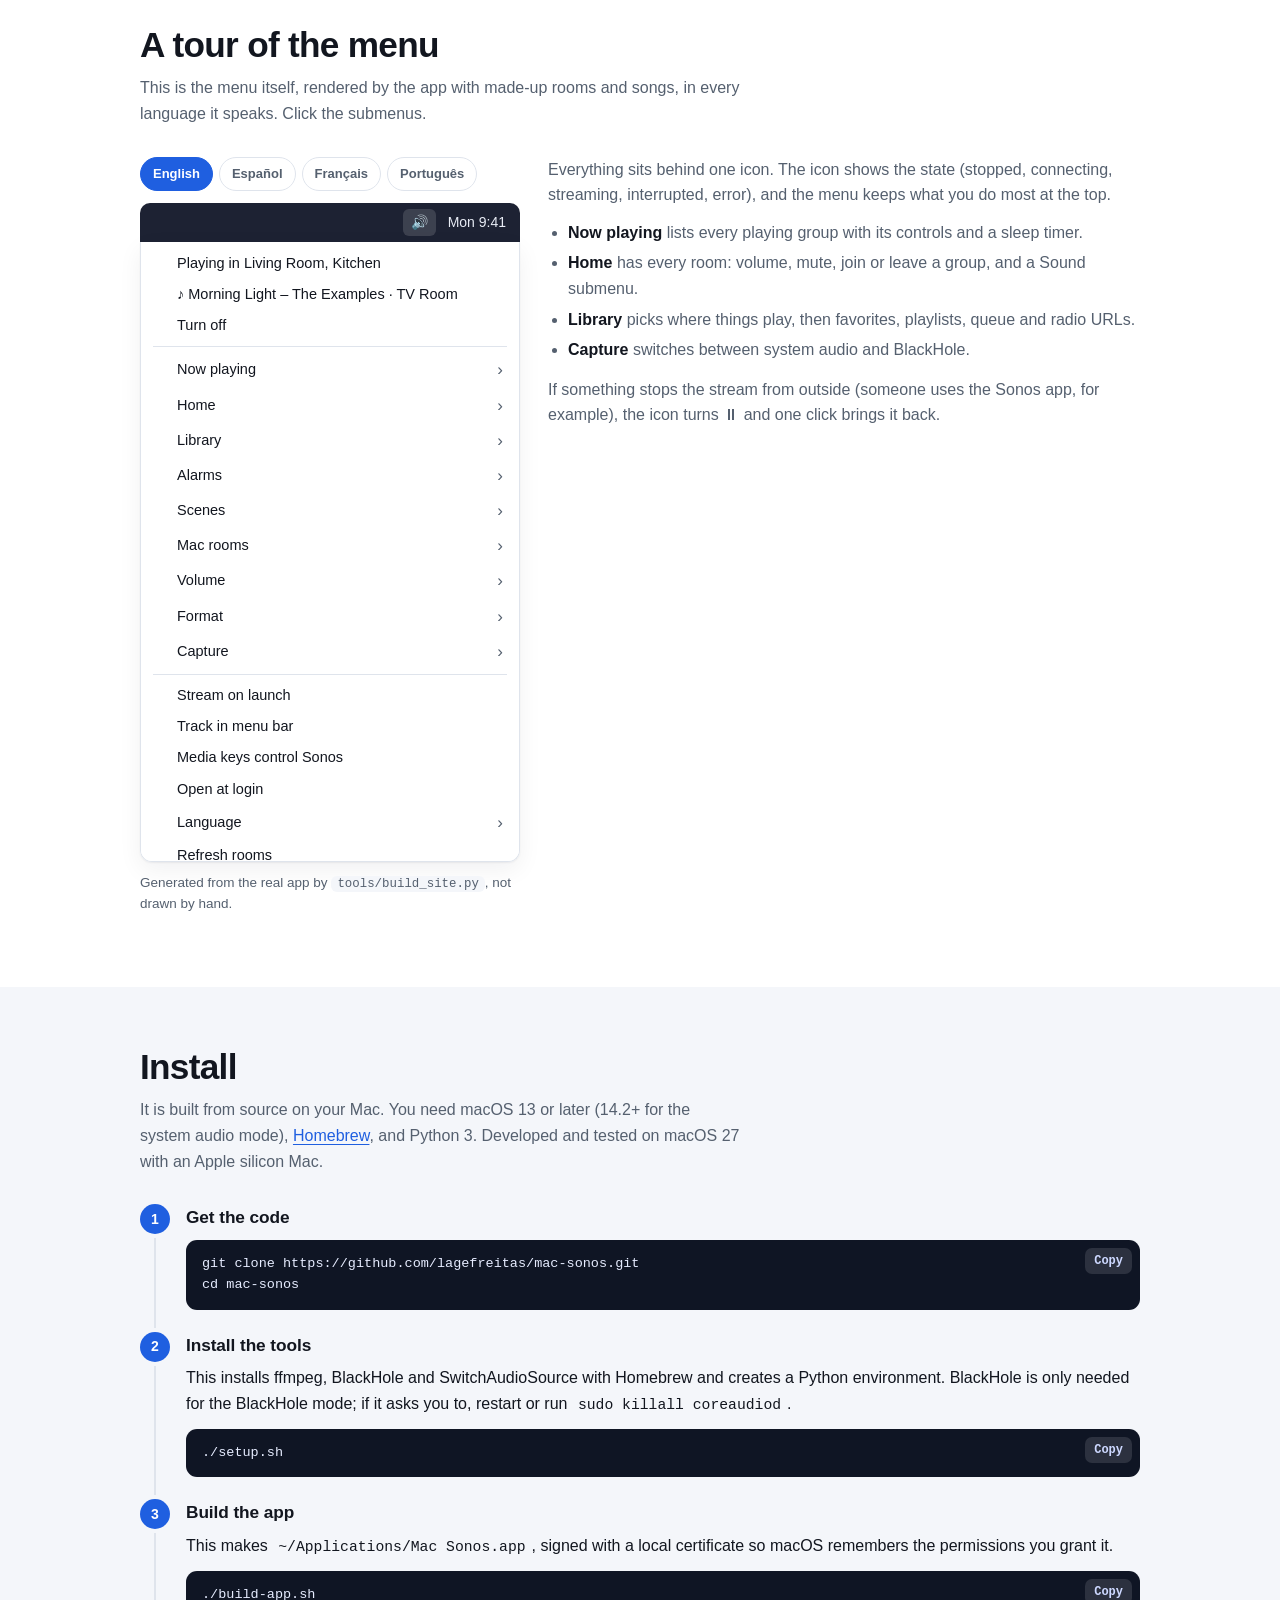
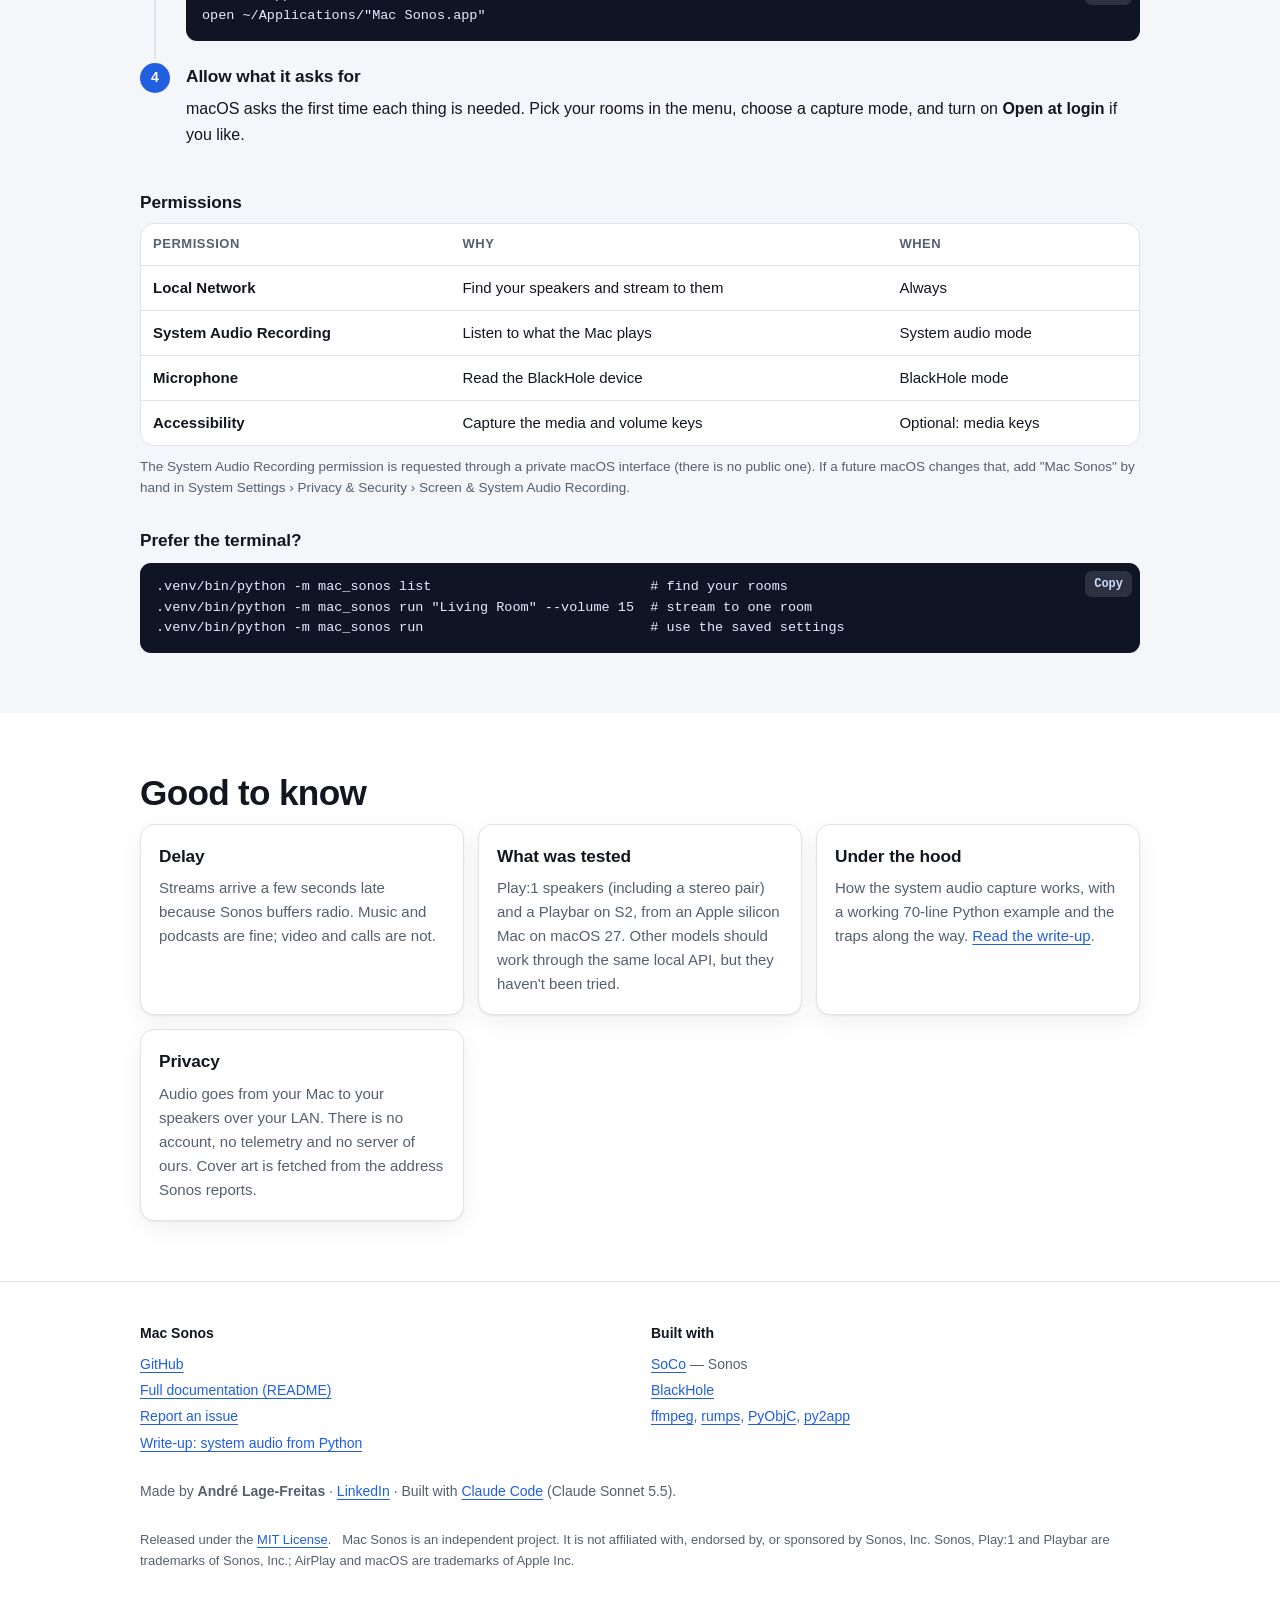
==== commit 032addf2: "Site: the Core Audio tap article as a page, from a Markdown source articles/core-audio-tap-from-pyth" ====
--- a/docs/index.html
+++ b/docs/index.html
@@ -1,5 +1,5 @@
 <!doctype html>
-<html lang="en" data-lang="en">
+<html lang="en" data-lang="en" data-title-en="Mac Sonos — use old Sonos speakers as your Mac's speaker" data-title-pt="Mac Sonos — use Sonos antigos como alto-falante do Mac">
 <head>
 <meta charset="utf-8">
 <meta name="viewport" content="width=device-width, initial-scale=1">
@@ -155,6 +155,20 @@
 footer li{margin:4px 0}
 .disclaimer{margin-top:28px;font-size:13px}
 @media (prefers-reduced-motion:reduce){html{scroll-behavior:auto}*{transition:none!important}}
+
+/* articles */
+.prose{max-width:74ch;padding:52px 0 72px}
+.prose h1{font-size:clamp(1.9rem,4.4vw,2.8rem);letter-spacing:-.025em;line-height:1.12;max-width:none;margin:0 0 10px}
+.prose .deck{font-size:1.2rem;color:var(--muted);margin:0 0 12px}
+.prose .meta{font-size:14px;color:var(--muted);margin:0 0 30px}
+.prose h2{font-size:1.5rem;letter-spacing:-.015em;margin:44px 0 12px;scroll-margin-top:76px}
+.prose p,.prose li{font-size:17px;line-height:1.72}
+.prose ul{padding-left:22px}
+.prose li{margin:7px 0}
+.prose .tldr{padding:14px 18px;border:1px solid var(--line);border-left:4px solid var(--accent);border-radius:10px;background:var(--card)}
+.prose pre{margin:18px 0;font-size:13px}
+.prose .back{margin-top:44px;font-size:15px}
+
 </style>
 </head>
 <body>
@@ -178,6 +192,7 @@
     </nav>
   </div>
 </header>
+
 
 <main id="top">
 
@@ -378,6 +393,7 @@
     <div class="grid">
       <div class="card"><h3 lang="en">Delay</h3><h3 lang="pt">Atraso</h3><p lang="en">Streams arrive a few seconds late because Sonos buffers radio. Music and podcasts are fine; video and calls are not.</p><p lang="pt">Os streams chegam alguns segundos atrasados porque o Sonos faz buffer de rádio. Música e podcasts vão bem; vídeo e chamadas, não.</p></div>
       <div class="card"><h3 lang="en">What was tested</h3><h3 lang="pt">O que foi testado</h3><p lang="en">Play:1 speakers (including a stereo pair) and a Playbar on S2, from an Apple silicon Mac on macOS 27. Other models should work through the same local API, but they haven't been tried.</p><p lang="pt">Alto-falantes Play:1 (inclusive um par estéreo) e uma Playbar no S2, a partir de um Mac com Apple silicon no macOS 27. Outros modelos devem funcionar pela mesma API local, mas não foram testados.</p></div>
+      <div class="card"><h3 lang="en">Under the hood</h3><h3 lang="pt">Por dentro</h3><p lang="en">How the system audio capture works, with a working 70-line Python example and the traps along the way. <a href="articles/core-audio-tap-from-python/">Read the write-up</a>.</p><p lang="pt">Como funciona a captura do áudio do sistema, com um exemplo de 70 linhas em Python e as armadilhas do caminho. <a href="articles/core-audio-tap-from-python/">Leia o artigo</a> (em inglês).</p></div>
       <div class="card"><h3 lang="en">Privacy</h3><h3 lang="pt">Privacidade</h3><p lang="en">Audio goes from your Mac to your speakers over your LAN. There is no account, no telemetry and no server of ours. Cover art is fetched from the address Sonos reports.</p><p lang="pt">O áudio vai do seu Mac aos alto-falantes pela sua LAN. Não há conta, telemetria nem servidor nosso. As capas vêm do endereço que o Sonos informa.</p></div>
     </div>
   </div>
@@ -394,6 +410,7 @@
           <li><a href="https://github.com/lagefreitas/mac-sonos">GitHub</a></li>
           <li><a href="https://github.com/lagefreitas/mac-sonos#readme"><span lang="en">Full documentation (README)</span><span lang="pt">Documentação completa (README)</span></a></li>
           <li><a href="https://github.com/lagefreitas/mac-sonos/issues"><span lang="en">Report an issue</span><span lang="pt">Reportar um problema</span></a></li>
+          <li><a href="articles/core-audio-tap-from-python/"><span lang="en">Write-up: system audio from Python</span><span lang="pt">Artigo: áudio do sistema com Python (em inglês)</span></a></li>
         </ul>
       </div>
       <div>
@@ -417,6 +434,7 @@
   </div>
 </footer>
 
+
 <script>
 const MENUS = {"en": {"icon": "🔊", "items": [{"title": "Playing in Living Room, Kitchen"}, {"title": "♪ Morning Light – The Examples · TV Room"}, {"title": "Turn off"}, {"separator": true}, {"title": "Now playing", "children": [{"title": "▶ Living Room + Kitchen", "children": [{"title": "Mac"}, {"separator": true}, {"title": "Sleep timer", "children": [{"title": "15 min"}, {"title": "30 min"}, {"title": "45 min"}, {"title": "60 min"}, {"title": "90 min"}, {"title": "120 min"}]}]}, {"title": "▶ TV Room", "children": [{"title": "Morning Light – The Examples"}, {"title": "Sample Album"}, {"title": "1:23 / 3:35"}, {"separator": true}, {"title": "⏮ Previous"}, {"title": "⏸ Pause"}, {"title": "⏭ Next"}, {"title": "⏪ −10s"}, {"title": "⏩ +30s"}, {"title": "Sleep timer", "children": [{"title": "15 min"}, {"title": "30 min"}, {"title": "45 min"}, {"title": "60 min"}, {"title": "90 min"}, {"title": "120 min"}]}]}]}, {"title": "Home", "children": [{"title": "Group: Living Room + Kitchen", "children": [{"title": "Volume +5"}, {"title": "Volume −5"}]}, {"title": "Living Room  ·  24%", "children": [{"title": "Volume: 24%"}, {"title": "Volume +5"}, {"title": "Volume −5"}, {"title": "Mute"}, {"separator": true}, {"title": "Join", "children": [{"title": "TV Room"}, {"title": "Bedroom"}]}, {"title": "Leave group"}, {"separator": true}, {"title": "Sound", "children": [{"title": "Bass: +2"}, {"title": "Bass +1"}, {"title": "Bass −1"}, {"title": "Treble: 0"}, {"title": "Treble +1"}, {"title": "Treble −1"}, {"title": "Loudness", "checked": true}]}]}, {"title": "Kitchen  ·  18%", "children": [{"title": "Volume: 18%"}, {"title": "Volume +5"}, {"title": "Volume −5"}, {"title": "Mute"}, {"separator": true}, {"title": "Join", "children": [{"title": "TV Room"}, {"title": "Bedroom"}]}, {"title": "Leave group"}, {"separator": true}, {"title": "Sound", "children": [{"title": "Bass: 0"}, {"title": "Bass +1"}, {"title": "Bass −1"}, {"title": "Treble: 0"}, {"title": "Treble +1"}, {"title": "Treble −1"}, {"title": "Loudness", "checked": true}]}]}, {"title": "TV Room  ·  30%", "children": [{"title": "Volume: 30%"}, {"title": "Volume +5"}, {"title": "Volume −5"}, {"title": "Mute"}, {"separator": true}, {"title": "Join", "children": [{"title": "Living Room"}, {"title": "Bedroom"}]}, {"separator": true}, {"title": "Sound", "children": [{"title": "Bass: +2"}, {"title": "Bass +1"}, {"title": "Bass −1"}, {"title": "Treble: 0"}, {"title": "Treble +1"}, {"title": "Treble −1"}, {"title": "Loudness", "checked": true}, {"title": "Night mode"}, {"title": "Speech enhancement", "checked": true}, {"title": "Surround", "checked": true}, {"title": "TV audio"}]}]}, {"title": "Bedroom  ·  15%", "children": [{"title": "Volume: 15%"}, {"title": "Volume +5"}, {"title": "Volume −5"}, {"title": "Mute"}, {"separator": true}, {"title": "Join", "children": [{"title": "Living Room"}, {"title": "TV Room"}]}, {"separator": true}, {"title": "Sound", "children": [{"title": "Bass: 0"}, {"title": "Bass +1"}, {"title": "Bass −1"}, {"title": "Treble: 0"}, {"title": "Treble +1"}, {"title": "Treble −1"}, {"title": "Loudness", "checked": true}]}]}, {"separator": true}, {"title": "Join all (party mode)"}, {"title": "Split all"}]}, {"title": "Library", "children": [{"title": "Play on: TV Room", "children": [{"title": "Bedroom"}, {"title": "Kitchen"}, {"title": "Living Room"}, {"title": "TV Room", "checked": true}]}, {"separator": true}, {"title": "Favorites", "children": [{"title": "Radio stations (2)", "children": [{"title": "Morning Radio"}, {"title": "Jazz Lounge"}]}, {"title": "Songs (1)", "children": [{"title": "Rainy Day"}]}, {"title": "Playlists (1)", "children": [{"title": "Focus Mix"}]}]}, {"title": "Sonos playlists", "children": [{"title": "Weekend Playlist"}]}, {"title": "Queue", "children": [{"title": "1. Sunrise – The Examples", "children": [{"title": "Play"}, {"title": "Remove"}]}, {"title": "▶ 2. Morning Light – The Examples", "children": [{"title": "Play"}, {"title": "Remove"}]}, {"title": "3. Long Way Home – Sample Band", "children": [{"title": "Play"}, {"title": "Remove"}]}, {"separator": true}, {"title": "Clear queue"}]}, {"separator": true}, {"title": "Radios by URL", "children": [{"title": "My station"}, {"separator": true}, {"title": "Play URL…"}, {"title": "Add station…"}, {"title": "Remove station", "children": [{"title": "My station"}]}]}]}, {"title": "Alarms", "children": [{"title": "07:00 · Bedroom · Weekdays", "checked": true, "children": [{"title": "Enabled", "checked": true}, {"title": "Time…"}, {"title": "Repeat", "children": [{"title": "Every day"}, {"title": "Weekdays", "checked": true}, {"title": "Weekends"}, {"title": "Once"}]}, {"separator": true}, {"title": "Volume: 20%"}, {"title": "Volume +5"}, {"title": "Volume −5"}, {"separator": true}, {"title": "Remove alarm"}]}, {"title": "09:30 · Kitchen · Weekends", "children": [{"title": "Enabled"}, {"title": "Time…"}, {"title": "Repeat", "children": [{"title": "Every day"}, {"title": "Weekdays"}, {"title": "Weekends", "checked": true}, {"title": "Once"}]}, {"separator": true}, {"title": "Volume: 15%"}, {"title": "Volume +5"}, {"title": "Volume −5"}, {"separator": true}, {"title": "Remove alarm"}]}, {"separator": true}, {"title": "New alarm…"}]}, {"title": "Scenes", "children": [{"title": "Work"}, {"title": "Movie night"}, {"separator": true}, {"title": "Save current scene…"}, {"title": "Remove scene", "children": [{"title": "Work"}, {"title": "Movie night"}]}]}, {"title": "Mac rooms", "children": [{"title": "Living Room", "checked": true}, {"title": "Kitchen", "checked": true}]}, {"title": "Volume", "children": [{"title": "5%"}, {"title": "10%"}, {"title": "15%", "checked": true}, {"title": "20%"}, {"title": "25%"}, {"title": "30%"}, {"title": "40%"}, {"title": "50%"}, {"title": "60%"}, {"title": "70%"}, {"title": "80%"}, {"title": "100%"}]}, {"title": "Format", "children": [{"title": "mp3", "checked": true}, {"title": "aac"}]}, {"title": "Capture", "children": [{"title": "BlackHole"}, {"title": "System audio (no BlackHole)", "checked": true}, {"separator": true}, {"title": "Mute the Mac while streaming", "checked": true}]}, {"separator": true}, {"title": "Stream on launch"}, {"title": "Track in menu bar"}, {"title": "Media keys control Sonos"}, {"title": "Open at login"}, {"title": "Language", "children": [{"title": "Automatic"}, {"title": "English", "checked": true}, {"title": "Español"}, {"title": "Français"}, {"title": "Português"}]}, {"title": "Refresh rooms"}, {"title": "Quit"}]}, "es": {"icon": "🔊", "items": [{"title": "Reproduciendo en Living Room, Kitchen"}, {"title": "♪ Morning Light – The Examples · TV Room"}, {"title": "Desactivar"}, {"separator": true}, {"title": "Reproduciendo ahora", "children": [{"title": "▶ Living Room + Kitchen", "children": [{"title": "Mac"}, {"separator": true}, {"title": "Temporizador", "children": [{"title": "15 min"}, {"title": "30 min"}, {"title": "45 min"}, {"title": "60 min"}, {"title": "90 min"}, {"title": "120 min"}]}]}, {"title": "▶ TV Room", "children": [{"title": "Morning Light – The Examples"}, {"title": "Sample Album"}, {"title": "1:23 / 3:35"}, {"separator": true}, {"title": "⏮ Anterior"}, {"title": "⏸ Pausar"}, {"title": "⏭ Siguiente"}, {"title": "⏪ −10s"}, {"title": "⏩ +30s"}, {"title": "Temporizador", "children": [{"title": "15 min"}, {"title": "30 min"}, {"title": "45 min"}, {"title": "60 min"}, {"title": "90 min"}, {"title": "120 min"}]}]}]}, {"title": "Casa", "children": [{"title": "Grupo: Living Room + Kitchen", "children": [{"title": "Volumen +5"}, {"title": "Volumen −5"}]}, {"title": "Living Room  ·  24%", "children": [{"title": "Volumen: 24%"}, {"title": "Volumen +5"}, {"title": "Volumen −5"}, {"title": "Silenciar"}, {"separator": true}, {"title": "Unirse a", "children": [{"title": "TV Room"}, {"title": "Bedroom"}]}, {"title": "Salir del grupo"}, {"separator": true}, {"title": "Sonido", "children": [{"title": "Graves: +2"}, {"title": "Graves +1"}, {"title": "Graves −1"}, {"title": "Agudos: 0"}, {"title": "Agudos +1"}, {"title": "Agudos −1"}, {"title": "Sonoridad", "checked": true}]}]}, {"title": "Kitchen  ·  18%", "children": [{"title": "Volumen: 18%"}, {"title": "Volumen +5"}, {"title": "Volumen −5"}, {"title": "Silenciar"}, {"separator": true}, {"title": "Unirse a", "children": [{"title": "TV Room"}, {"title": "Bedroom"}]}, {"title": "Salir del grupo"}, {"separator": true}, {"title": "Sonido", "children": [{"title": "Graves: 0"}, {"title": "Graves +1"}, {"title": "Graves −1"}, {"title": "Agudos: 0"}, {"title": "Agudos +1"}, {"title": "Agudos −1"}, {"title": "Sonoridad", "checked": true}]}]}, {"title": "TV Room  ·  30%", "children": [{"title": "Volumen: 30%"}, {"title": "Volumen +5"}, {"title": "Volumen −5"}, {"title": "Silenciar"}, {"separator": true}, {"title": "Unirse a", "children": [{"title": "Living Room"}, {"title": "Bedroom"}]}, {"separator": true}, {"title": "Sonido", "children": [{"title": "Graves: +2"}, {"title": "Graves +1"}, {"title": "Graves −1"}, {"title": "Agudos: 0"}, {"title": "Agudos +1"}, {"title": "Agudos −1"}, {"title": "Sonoridad", "checked": true}, {"title": "Modo nocturno"}, {"title": "Mejora de voz", "checked": true}, {"title": "Envolvente", "checked": true}, {"title": "Audio de la TV"}]}]}, {"title": "Bedroom  ·  15%", "children": [{"title": "Volumen: 15%"}, {"title": "Volumen +5"}, {"title": "Volumen −5"}, {"title": "Silenciar"}, {"separator": true}, {"title": "Unirse a", "children": [{"title": "Living Room"}, {"title": "TV Room"}]}, {"separator": true}, {"title": "Sonido", "children": [{"title": "Graves: 0"}, {"title": "Graves +1"}, {"title": "Graves −1"}, {"title": "Agudos: 0"}, {"title": "Agudos +1"}, {"title": "Agudos −1"}, {"title": "Sonoridad", "checked": true}]}]}, {"separator": true}, {"title": "Unir todas (modo fiesta)"}, {"title": "Separar todas"}]}, {"title": "Biblioteca", "children": [{"title": "Reproducir en: TV Room", "children": [{"title": "Bedroom"}, {"title": "Kitchen"}, {"title": "Living Room"}, {"title": "TV Room", "checked": true}]}, {"separator": true}, {"title": "Favoritos", "children": [{"title": "Emisoras de radio (2)", "children": [{"title": "Morning Radio"}, {"title": "Jazz Lounge"}]}, {"title": "Canciones (1)", "children": [{"title": "Rainy Day"}]}, {"title": "Listas (1)", "children": [{"title": "Focus Mix"}]}]}, {"title": "Listas de Sonos", "children": [{"title": "Weekend Playlist"}]}, {"title": "Cola", "children": [{"title": "1. Sunrise – The Examples", "children": [{"title": "Reproducir"}, {"title": "Quitar"}]}, {"title": "▶ 2. Morning Light – The Examples", "children": [{"title": "Reproducir"}, {"title": "Quitar"}]}, {"title": "3. Long Way Home – Sample Band", "children": [{"title": "Reproducir"}, {"title": "Quitar"}]}, {"separator": true}, {"title": "Vaciar cola"}]}, {"separator": true}, {"title": "Radios por URL", "children": [{"title": "My station"}, {"separator": true}, {"title": "Reproducir URL…"}, {"title": "Añadir emisora…"}, {"title": "Quitar emisora", "children": [{"title": "My station"}]}]}]}, {"title": "Alarmas", "children": [{"title": "07:00 · Bedroom · Días laborables", "checked": true, "children": [{"title": "Activada", "checked": true}, {"title": "Hora…"}, {"title": "Repetir", "children": [{"title": "Todos los días"}, {"title": "Días laborables", "checked": true}, {"title": "Fines de semana"}, {"title": "Una vez"}]}, {"separator": true}, {"title": "Volumen: 20%"}, {"title": "Volumen +5"}, {"title": "Volumen −5"}, {"separator": true}, {"title": "Eliminar alarma"}]}, {"title": "09:30 · Kitchen · Fines de semana", "children": [{"title": "Activada"}, {"title": "Hora…"}, {"title": "Repetir", "children": [{"title": "Todos los días"}, {"title": "Días laborables"}, {"title": "Fines de semana", "checked": true}, {"title": "Una vez"}]}, {"separator": true}, {"title": "Volumen: 15%"}, {"title": "Volumen +5"}, {"title": "Volumen −5"}, {"separator": true}, {"title": "Eliminar alarma"}]}, {"separator": true}, {"title": "Nueva alarma…"}]}, {"title": "Escenas", "children": [{"title": "Work"}, {"title": "Movie night"}, {"separator": true}, {"title": "Guardar escena actual…"}, {"title": "Eliminar escena", "children": [{"title": "Work"}, {"title": "Movie night"}]}]}, {"title": "Habitaciones del Mac", "children": [{"title": "Living Room", "checked": true}, {"title": "Kitchen", "checked": true}]}, {"title": "Volumen", "children": [{"title": "5%"}, {"title": "10%"}, {"title": "15%", "checked": true}, {"title": "20%"}, {"title": "25%"}, {"title": "30%"}, {"title": "40%"}, {"title": "50%"}, {"title": "60%"}, {"title": "70%"}, {"title": "80%"}, {"title": "100%"}]}, {"title": "Formato", "children": [{"title": "mp3", "checked": true}, {"title": "aac"}]}, {"title": "Captura", "children": [{"title": "BlackHole"}, {"title": "Audio del sistema (sin BlackHole)", "checked": true}, {"separator": true}, {"title": "Silenciar el Mac al transmitir", "checked": true}]}, {"separator": true}, {"title": "Transmitir al abrir"}, {"title": "Pista en la barra"}, {"title": "Las teclas multimedia controlan Sonos"}, {"title": "Abrir al iniciar sesión"}, {"title": "Idioma", "children": [{"title": "Automático"}, {"title": "English"}, {"title": "Español", "checked": true}, {"title": "Français"}, {"title": "Português"}]}, {"title": "Actualizar habitaciones"}, {"title": "Salir"}]}, "fr": {"icon": "🔊", "items": [{"title": "Lecture dans Living Room, Kitchen"}, {"title": "♪ Morning Light – The Examples · TV Room"}, {"title": "Désactiver"}, {"separator": true}, {"title": "En cours de lecture", "children": [{"title": "▶ Living Room + Kitchen", "children": [{"title": "Mac"}, {"separator": true}, {"title": "Minuterie", "children": [{"title": "15 min"}, {"title": "30 min"}, {"title": "45 min"}, {"title": "60 min"}, {"title": "90 min"}, {"title": "120 min"}]}]}, {"title": "▶ TV Room", "children": [{"title": "Morning Light – The Examples"}, {"title": "Sample Album"}, {"title": "1:23 / 3:35"}, {"separator": true}, {"title": "⏮ Précédent"}, {"title": "⏸ Pause"}, {"title": "⏭ Suivant"}, {"title": "⏪ −10s"}, {"title": "⏩ +30s"}, {"title": "Minuterie", "children": [{"title": "15 min"}, {"title": "30 min"}, {"title": "45 min"}, {"title": "60 min"}, {"title": "90 min"}, {"title": "120 min"}]}]}]}, {"title": "Maison", "children": [{"title": "Groupe : Living Room + Kitchen", "children": [{"title": "Volume +5"}, {"title": "Volume −5"}]}, {"title": "Living Room  ·  24%", "children": [{"title": "Volume : 24%"}, {"title": "Volume +5"}, {"title": "Volume −5"}, {"title": "Muet"}, {"separator": true}, {"title": "Rejoindre", "children": [{"title": "TV Room"}, {"title": "Bedroom"}]}, {"title": "Quitter le groupe"}, {"separator": true}, {"title": "Son", "children": [{"title": "Graves : +2"}, {"title": "Graves +1"}, {"title": "Graves −1"}, {"title": "Aigus : 0"}, {"title": "Aigus +1"}, {"title": "Aigus −1"}, {"title": "Loudness", "checked": true}]}]}, {"title": "Kitchen  ·  18%", "children": [{"title": "Volume : 18%"}, {"title": "Volume +5"}, {"title": "Volume −5"}, {"title": "Muet"}, {"separator": true}, {"title": "Rejoindre", "children": [{"title": "TV Room"}, {"title": "Bedroom"}]}, {"title": "Quitter le groupe"}, {"separator": true}, {"title": "Son", "children": [{"title": "Graves : 0"}, {"title": "Graves +1"}, {"title": "Graves −1"}, {"title": "Aigus : 0"}, {"title": "Aigus +1"}, {"title": "Aigus −1"}, {"title": "Loudness", "checked": true}]}]}, {"title": "TV Room  ·  30%", "children": [{"title": "Volume : 30%"}, {"title": "Volume +5"}, {"title": "Volume −5"}, {"title": "Muet"}, {"separator": true}, {"title": "Rejoindre", "children": [{"title": "Living Room"}, {"title": "Bedroom"}]}, {"separator": true}, {"title": "Son", "children": [{"title": "Graves : +2"}, {"title": "Graves +1"}, {"title": "Graves −1"}, {"title": "Aigus : 0"}, {"title": "Aigus +1"}, {"title": "Aigus −1"}, {"title": "Loudness", "checked": true}, {"title": "Mode nuit"}, {"title": "Amélioration de la voix", "checked": true}, {"title": "Surround", "checked": true}, {"title": "Audio du téléviseur"}]}]}, {"title": "Bedroom  ·  15%", "children": [{"title": "Volume : 15%"}, {"title": "Volume +5"}, {"title": "Volume −5"}, {"title": "Muet"}, {"separator": true}, {"title": "Rejoindre", "children": [{"title": "Living Room"}, {"title": "TV Room"}]}, {"separator": true}, {"title": "Son", "children": [{"title": "Graves : 0"}, {"title": "Graves +1"}, {"title": "Graves −1"}, {"title": "Aigus : 0"}, {"title": "Aigus +1"}, {"title": "Aigus −1"}, {"title": "Loudness", "checked": true}]}]}, {"separator": true}, {"title": "Tout regrouper (mode fête)"}, {"title": "Tout dissocier"}]}, {"title": "Bibliothèque", "children": [{"title": "Lire sur : TV Room", "children": [{"title": "Bedroom"}, {"title": "Kitchen"}, {"title": "Living Room"}, {"title": "TV Room", "checked": true}]}, {"separator": true}, {"title": "Favoris", "children": [{"title": "Stations de radio (2)", "children": [{"title": "Morning Radio"}, {"title": "Jazz Lounge"}]}, {"title": "Titres (1)", "children": [{"title": "Rainy Day"}]}, {"title": "Playlists (1)", "children": [{"title": "Focus Mix"}]}]}, {"title": "Playlists Sonos", "children": [{"title": "Weekend Playlist"}]}, {"title": "File d'attente", "children": [{"title": "1. Sunrise – The Examples", "children": [{"title": "Lire"}, {"title": "Retirer"}]}, {"title": "▶ 2. Morning Light – The Examples", "children": [{"title": "Lire"}, {"title": "Retirer"}]}, {"title": "3. Long Way Home – Sample Band", "children": [{"title": "Lire"}, {"title": "Retirer"}]}, {"separator": true}, {"title": "Vider la file"}]}, {"separator": true}, {"title": "Radios par URL", "children": [{"title": "My station"}, {"separator": true}, {"title": "Lire une URL…"}, {"title": "Ajouter une station…"}, {"title": "Retirer la station", "children": [{"title": "My station"}]}]}]}, {"title": "Alarmes", "children": [{"title": "07:00 · Bedroom · En semaine", "checked": true, "children": [{"title": "Activée", "checked": true}, {"title": "Heure…"}, {"title": "Répéter", "children": [{"title": "Tous les jours"}, {"title": "En semaine", "checked": true}, {"title": "Week-ends"}, {"title": "Une fois"}]}, {"separator": true}, {"title": "Volume : 20 %"}, {"title": "Volume +5"}, {"title": "Volume −5"}, {"separator": true}, {"title": "Supprimer l'alarme"}]}, {"title": "09:30 · Kitchen · Week-ends", "children": [{"title": "Activée"}, {"title": "Heure…"}, {"title": "Répéter", "children": [{"title": "Tous les jours"}, {"title": "En semaine"}, {"title": "Week-ends", "checked": true}, {"title": "Une fois"}]}, {"separator": true}, {"title": "Volume : 15 %"}, {"title": "Volume +5"}, {"title": "Volume −5"}, {"separator": true}, {"title": "Supprimer l'alarme"}]}, {"separator": true}, {"title": "Nouvelle alarme…"}]}, {"title": "Scènes", "children": [{"title": "Work"}, {"title": "Movie night"}, {"separator": true}, {"title": "Enregistrer la scène actuelle…"}, {"title": "Supprimer la scène", "children": [{"title": "Work"}, {"title": "Movie night"}]}]}, {"title": "Pièces du Mac", "children": [{"title": "Living Room", "checked": true}, {"title": "Kitchen", "checked": true}]}, {"title": "Volume", "children": [{"title": "5%"}, {"title": "10%"}, {"title": "15%", "checked": true}, {"title": "20%"}, {"title": "25%"}, {"title": "30%"}, {"title": "40%"}, {"title": "50%"}, {"title": "60%"}, {"title": "70%"}, {"title": "80%"}, {"title": "100%"}]}, {"title": "Format", "children": [{"title": "mp3", "checked": true}, {"title": "aac"}]}, {"title": "Capture", "children": [{"title": "BlackHole"}, {"title": "Audio système (sans BlackHole)", "checked": true}, {"separator": true}, {"title": "Couper le son du Mac pendant la diffusion", "checked": true}]}, {"separator": true}, {"title": "Diffuser au lancement"}, {"title": "Titre dans la barre"}, {"title": "Les touches multimédia pilotent Sonos"}, {"title": "Ouvrir à la connexion"}, {"title": "Langue", "children": [{"title": "Automatique"}, {"title": "English"}, {"title": "Español"}, {"title": "Français", "checked": true}, {"title": "Português"}]}, {"title": "Actualiser les pièces"}, {"title": "Quitter"}]}, "pt": {"icon": "🔊", "items": [{"title": "Tocando em Living Room, Kitchen"}, {"title": "♪ Morning Light – The Examples · TV Room"}, {"title": "Desligar"}, {"separator": true}, {"title": "Agora tocando", "children": [{"title": "▶ Living Room + Kitchen", "children": [{"title": "Mac"}, {"separator": true}, {"title": "Soneca", "children": [{"title": "15 min"}, {"title": "30 min"}, {"title": "45 min"}, {"title": "60 min"}, {"title": "90 min"}, {"title": "120 min"}]}]}, {"title": "▶ TV Room", "children": [{"title": "Morning Light – The Examples"}, {"title": "Sample Album"}, {"title": "1:23 / 3:35"}, {"separator": true}, {"title": "⏮ Anterior"}, {"title": "⏸ Pausar"}, {"title": "⏭ Próxima"}, {"title": "⏪ −10s"}, {"title": "⏩ +30s"}, {"title": "Soneca", "children": [{"title": "15 min"}, {"title": "30 min"}, {"title": "45 min"}, {"title": "60 min"}, {"title": "90 min"}, {"title": "120 min"}]}]}]}, {"title": "Casa", "children": [{"title": "Grupo: Living Room + Kitchen", "children": [{"title": "Volume +5"}, {"title": "Volume −5"}]}, {"title": "Living Room  ·  24%", "children": [{"title": "Volume: 24%"}, {"title": "Volume +5"}, {"title": "Volume −5"}, {"title": "Mudo"}, {"separator": true}, {"title": "Juntar a", "children": [{"title": "TV Room"}, {"title": "Bedroom"}]}, {"title": "Sair do grupo"}, {"separator": true}, {"title": "Som", "children": [{"title": "Graves: +2"}, {"title": "Graves +1"}, {"title": "Graves −1"}, {"title": "Agudos: 0"}, {"title": "Agudos +1"}, {"title": "Agudos −1"}, {"title": "Loudness", "checked": true}]}]}, {"title": "Kitchen  ·  18%", "children": [{"title": "Volume: 18%"}, {"title": "Volume +5"}, {"title": "Volume −5"}, {"title": "Mudo"}, {"separator": true}, {"title": "Juntar a", "children": [{"title": "TV Room"}, {"title": "Bedroom"}]}, {"title": "Sair do grupo"}, {"separator": true}, {"title": "Som", "children": [{"title": "Graves: 0"}, {"title": "Graves +1"}, {"title": "Graves −1"}, {"title": "Agudos: 0"}, {"title": "Agudos +1"}, {"title": "Agudos −1"}, {"title": "Loudness", "checked": true}]}]}, {"title": "TV Room  ·  30%", "children": [{"title": "Volume: 30%"}, {"title": "Volume +5"}, {"title": "Volume −5"}, {"title": "Mudo"}, {"separator": true}, {"title": "Juntar a", "children": [{"title": "Living Room"}, {"title": "Bedroom"}]}, {"separator": true}, {"title": "Som", "children": [{"title": "Graves: +2"}, {"title": "Graves +1"}, {"title": "Graves −1"}, {"title": "Agudos: 0"}, {"title": "Agudos +1"}, {"title": "Agudos −1"}, {"title": "Loudness", "checked": true}, {"title": "Modo noite"}, {"title": "Realce de diálogo", "checked": true}, {"title": "Surround", "checked": true}, {"title": "Áudio da TV"}]}]}, {"title": "Bedroom  ·  15%", "children": [{"title": "Volume: 15%"}, {"title": "Volume +5"}, {"title": "Volume −5"}, {"title": "Mudo"}, {"separator": true}, {"title": "Juntar a", "children": [{"title": "Living Room"}, {"title": "TV Room"}]}, {"separator": true}, {"title": "Som", "children": [{"title": "Graves: 0"}, {"title": "Graves +1"}, {"title": "Graves −1"}, {"title": "Agudos: 0"}, {"title": "Agudos +1"}, {"title": "Agudos −1"}, {"title": "Loudness", "checked": true}]}]}, {"separator": true}, {"title": "Juntar todos (modo festa)"}, {"title": "Separar todos"}]}, {"title": "Biblioteca", "children": [{"title": "Tocar em: TV Room", "children": [{"title": "Bedroom"}, {"title": "Kitchen"}, {"title": "Living Room"}, {"title": "TV Room", "checked": true}]}, {"separator": true}, {"title": "Favoritos", "children": [{"title": "Rádios (2)", "children": [{"title": "Morning Radio"}, {"title": "Jazz Lounge"}]}, {"title": "Músicas (1)", "children": [{"title": "Rainy Day"}]}, {"title": "Playlists (1)", "children": [{"title": "Focus Mix"}]}]}, {"title": "Playlists do Sonos", "children": [{"title": "Weekend Playlist"}]}, {"title": "Fila", "children": [{"title": "1. Sunrise – The Examples", "children": [{"title": "Tocar"}, {"title": "Remover"}]}, {"title": "▶ 2. Morning Light – The Examples", "children": [{"title": "Tocar"}, {"title": "Remover"}]}, {"title": "3. Long Way Home – Sample Band", "children": [{"title": "Tocar"}, {"title": "Remover"}]}, {"separator": true}, {"title": "Limpar fila"}]}, {"separator": true}, {"title": "Rádios por URL", "children": [{"title": "My station"}, {"separator": true}, {"title": "Tocar URL…"}, {"title": "Adicionar rádio…"}, {"title": "Remover rádio", "children": [{"title": "My station"}]}]}]}, {"title": "Alarmes", "children": [{"title": "07:00 · Bedroom · Dias úteis", "checked": true, "children": [{"title": "Ativado", "checked": true}, {"title": "Horário…"}, {"title": "Repetir", "children": [{"title": "Todos os dias"}, {"title": "Dias úteis", "checked": true}, {"title": "Fins de semana"}, {"title": "Uma vez"}]}, {"separator": true}, {"title": "Volume: 20%"}, {"title": "Volume +5"}, {"title": "Volume −5"}, {"separator": true}, {"title": "Remover alarme"}]}, {"title": "09:30 · Kitchen · Fins de semana", "children": [{"title": "Ativado"}, {"title": "Horário…"}, {"title": "Repetir", "children": [{"title": "Todos os dias"}, {"title": "Dias úteis"}, {"title": "Fins de semana", "checked": true}, {"title": "Uma vez"}]}, {"separator": true}, {"title": "Volume: 15%"}, {"title": "Volume +5"}, {"title": "Volume −5"}, {"separator": true}, {"title": "Remover alarme"}]}, {"separator": true}, {"title": "Novo alarme…"}]}, {"title": "Cenas", "children": [{"title": "Work"}, {"title": "Movie night"}, {"separator": true}, {"title": "Salvar cena atual…"}, {"title": "Remover cena", "children": [{"title": "Work"}, {"title": "Movie night"}]}]}, {"title": "Cômodos do Mac", "children": [{"title": "Living Room", "checked": true}, {"title": "Kitchen", "checked": true}]}, {"title": "Volume", "children": [{"title": "5%"}, {"title": "10%"}, {"title": "15%", "checked": true}, {"title": "20%"}, {"title": "25%"}, {"title": "30%"}, {"title": "40%"}, {"title": "50%"}, {"title": "60%"}, {"title": "70%"}, {"title": "80%"}, {"title": "100%"}]}, {"title": "Formato", "children": [{"title": "mp3", "checked": true}, {"title": "aac"}]}, {"title": "Captura", "children": [{"title": "BlackHole"}, {"title": "Áudio do sistema (sem BlackHole)", "checked": true}, {"separator": true}, {"title": "Silenciar o Mac ao transmitir", "checked": true}]}, {"separator": true}, {"title": "Ligar ao abrir"}, {"title": "Faixa na barra"}, {"title": "Teclas de mídia controlam o Sonos"}, {"title": "Abrir no login"}, {"title": "Idioma", "children": [{"title": "Automático"}, {"title": "English"}, {"title": "Español"}, {"title": "Français"}, {"title": "Português", "checked": true}]}, {"title": "Atualizar cômodos"}, {"title": "Sair"}]}};
 const LANG_NAMES = {en: "English", es: "Español", fr: "Français", pt: "Português"};
@@ -429,7 +447,8 @@
   function setLang(lang) {
     root.setAttribute("data-lang", lang);
     root.lang = lang;
-    document.title = lang === "pt" ? "Mac Sonos — use Sonos antigos como alto-falante do Mac" : "Mac Sonos — use old Sonos speakers as your Mac's speaker";
+    const title = root.dataset[lang === "pt" ? "titlePt" : "titleEn"];
+    if (title) document.title = title;
     document.querySelectorAll("[data-set-lang]").forEach(function (b) { b.setAttribute("aria-pressed", String(b.dataset.setLang === lang)); });
     document.querySelectorAll("[data-copy]").forEach(function (b) { b.textContent = lang === "pt" ? "Copiar" : "Copy"; });
     try { localStorage.setItem("lang", lang); } catch (e) {}
@@ -438,15 +457,32 @@
   setLang(wanted === "pt" ? "pt" : "en");
 })();
 
-/* copy buttons */
+/* copy buttons: the Clipboard API when it answers, else the old way, so they also work where it does not */
+async function copyText(text) {
+  try {
+    if (navigator.clipboard && window.isSecureContext) {
+      await Promise.race([navigator.clipboard.writeText(text), new Promise(function (_, reject) { setTimeout(reject, 800); })]);
+      return true;
+    }
+  } catch (e) { /* fall through */ }
+  try {
+    const box = document.createElement("textarea");
+    box.value = text; box.setAttribute("readonly", ""); box.style.cssText = "position:fixed;opacity:0;top:0;left:0";
+    document.body.appendChild(box); box.select();
+    const ok = document.execCommand("copy");
+    box.remove();
+    return ok;
+  } catch (e) { return false; }
+}
 document.querySelectorAll("[data-copy]").forEach(function (btn) {
   btn.addEventListener("click", async function () {
     const text = btn.parentElement.querySelector("code").innerText;
     const pt = document.documentElement.dataset.lang === "pt";
-    try { await navigator.clipboard.writeText(text); btn.textContent = pt ? "Copiado" : "Copied"; } catch (e) { btn.textContent = "—"; }
+    btn.textContent = (await copyText(text)) ? (pt ? "Copiado" : "Copied") : "—";
     setTimeout(function () { btn.textContent = pt ? "Copiar" : "Copy"; }, 1400);
   });
 });
+
 
 /* menu tour: the app's real menu tree, in the chosen menu language */
 (function () {
